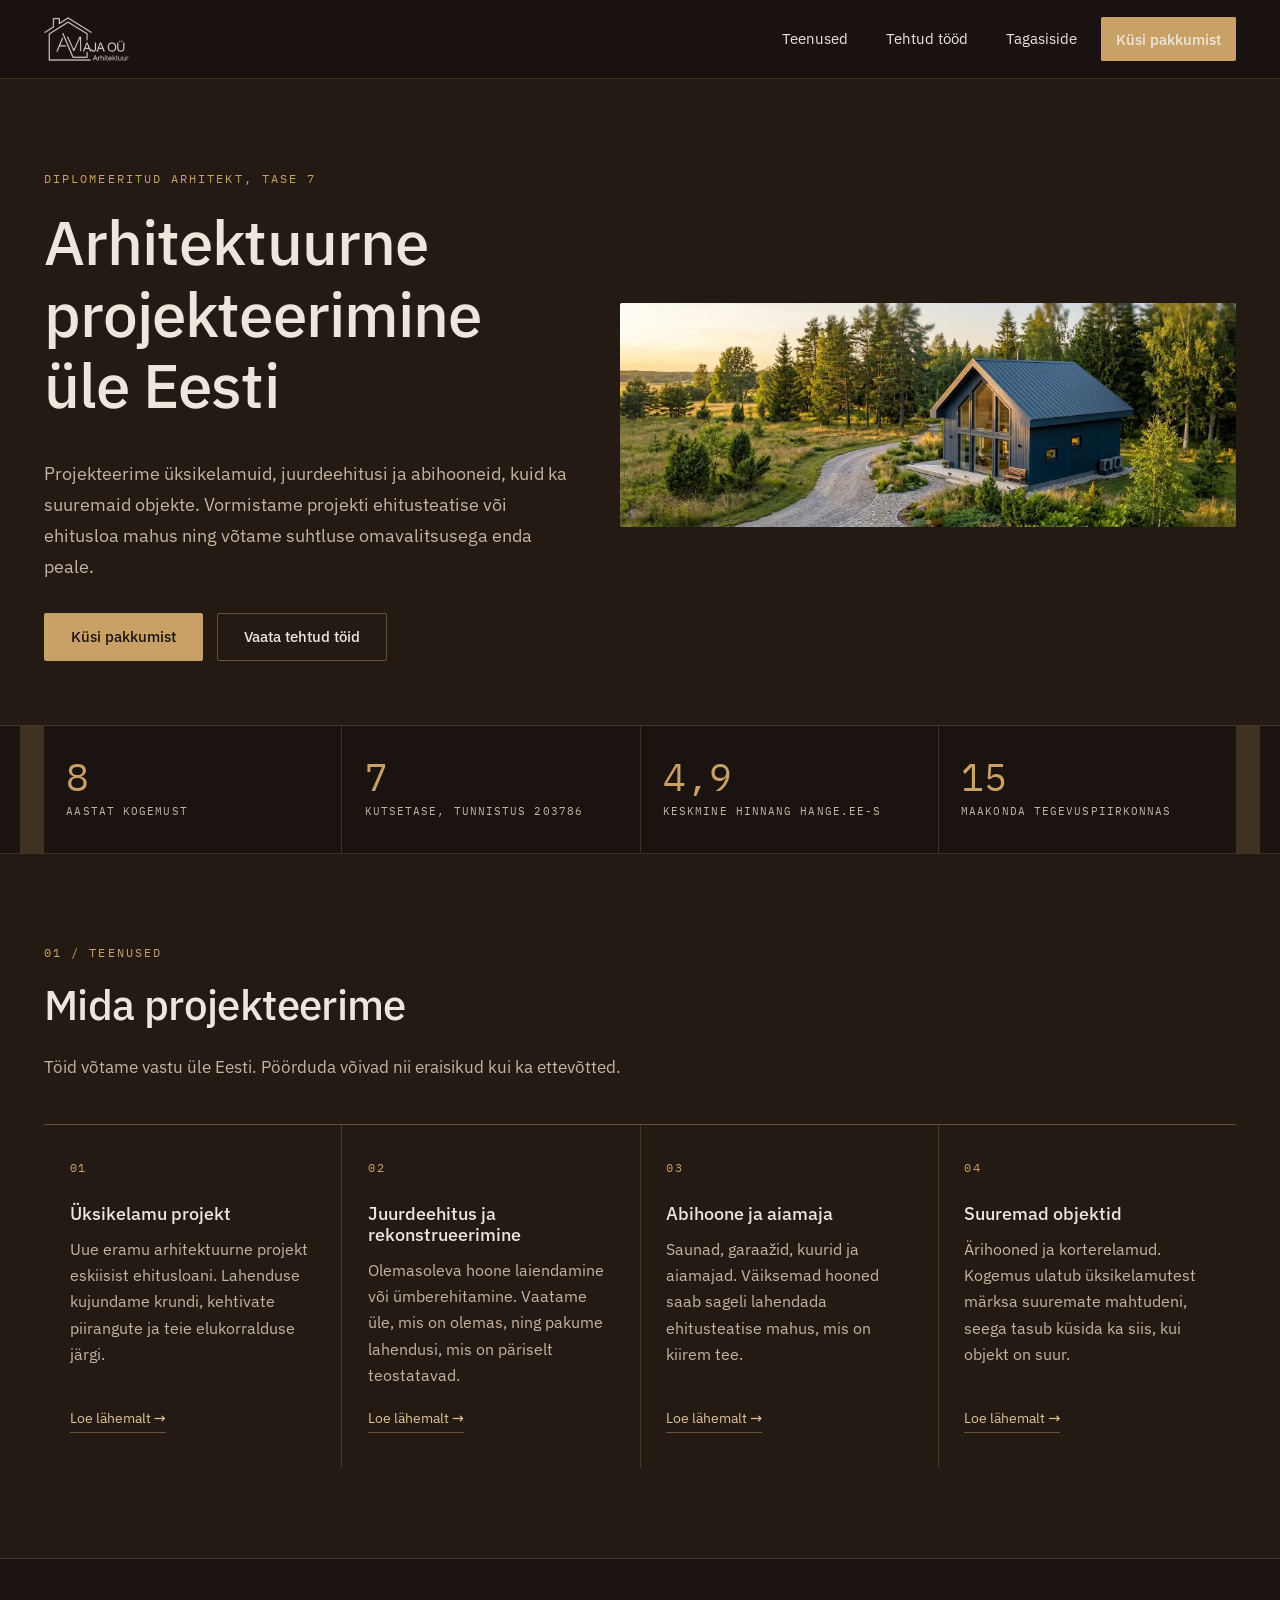
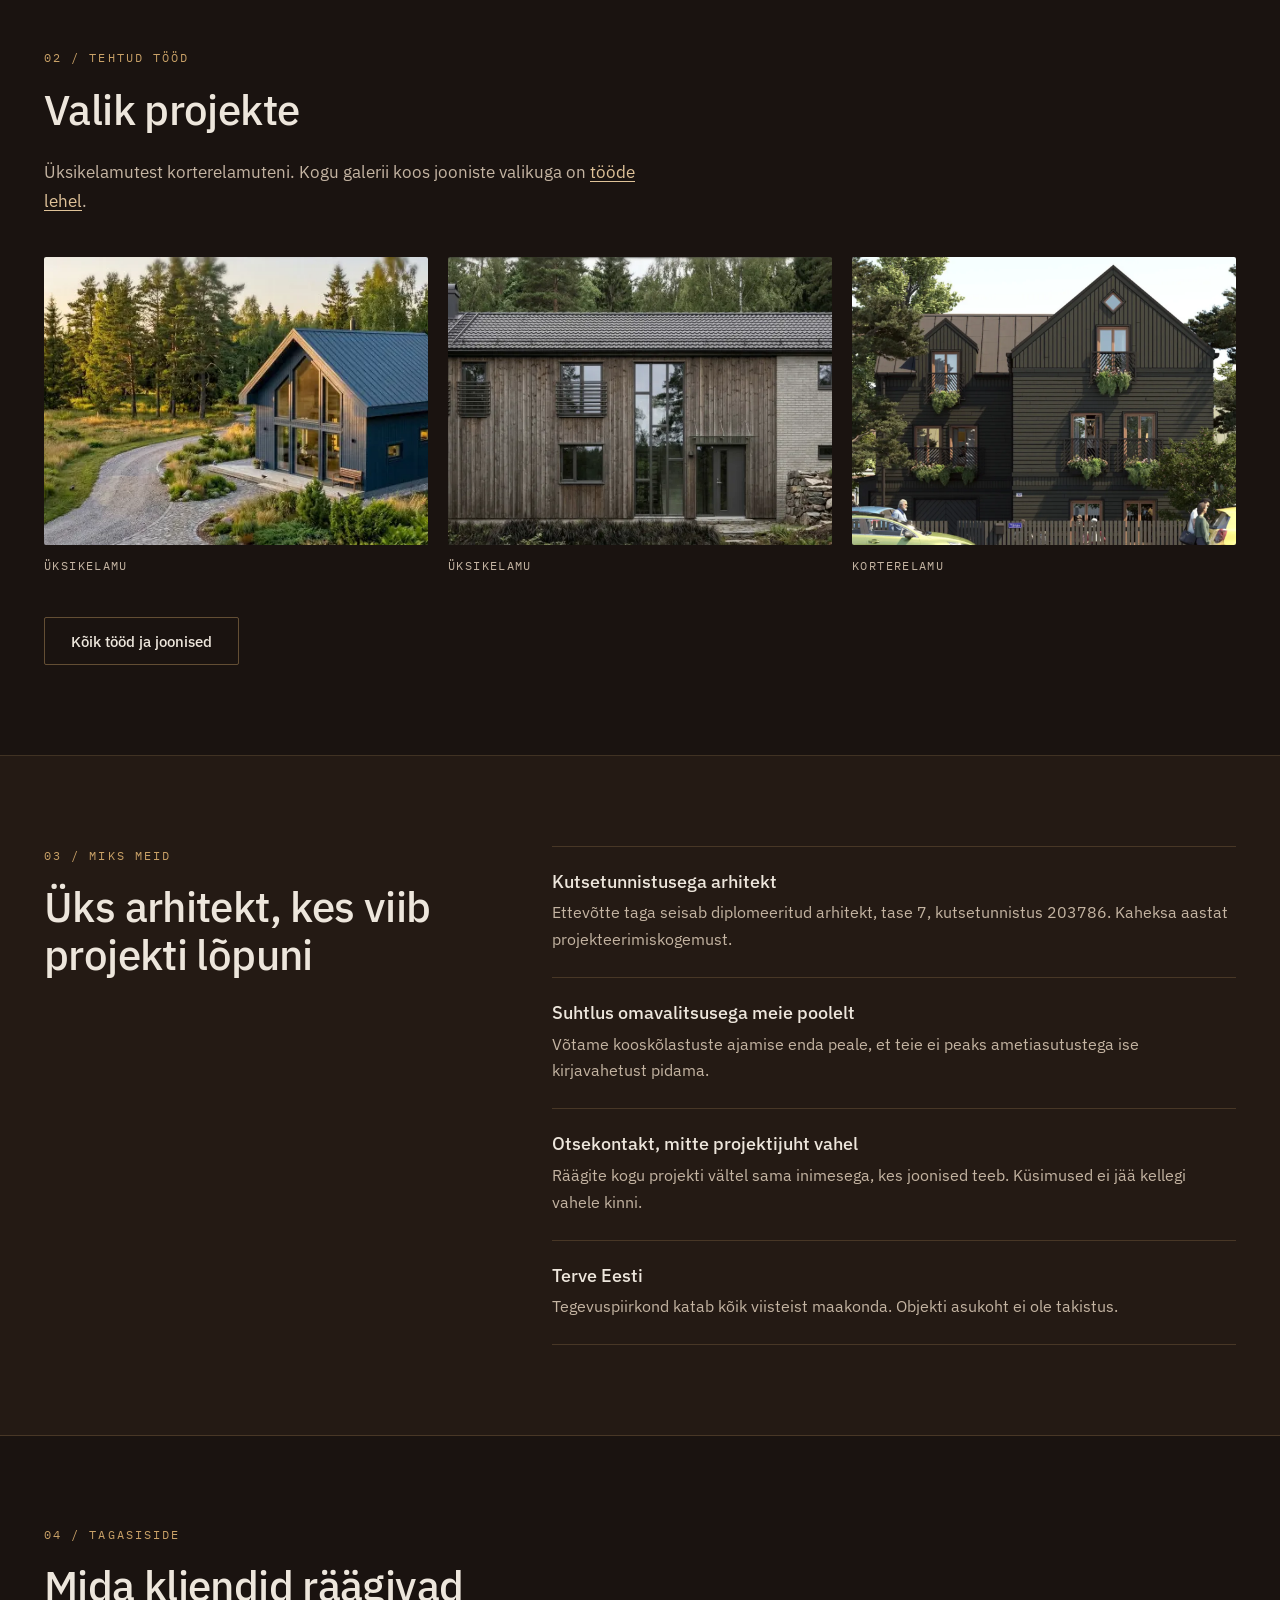
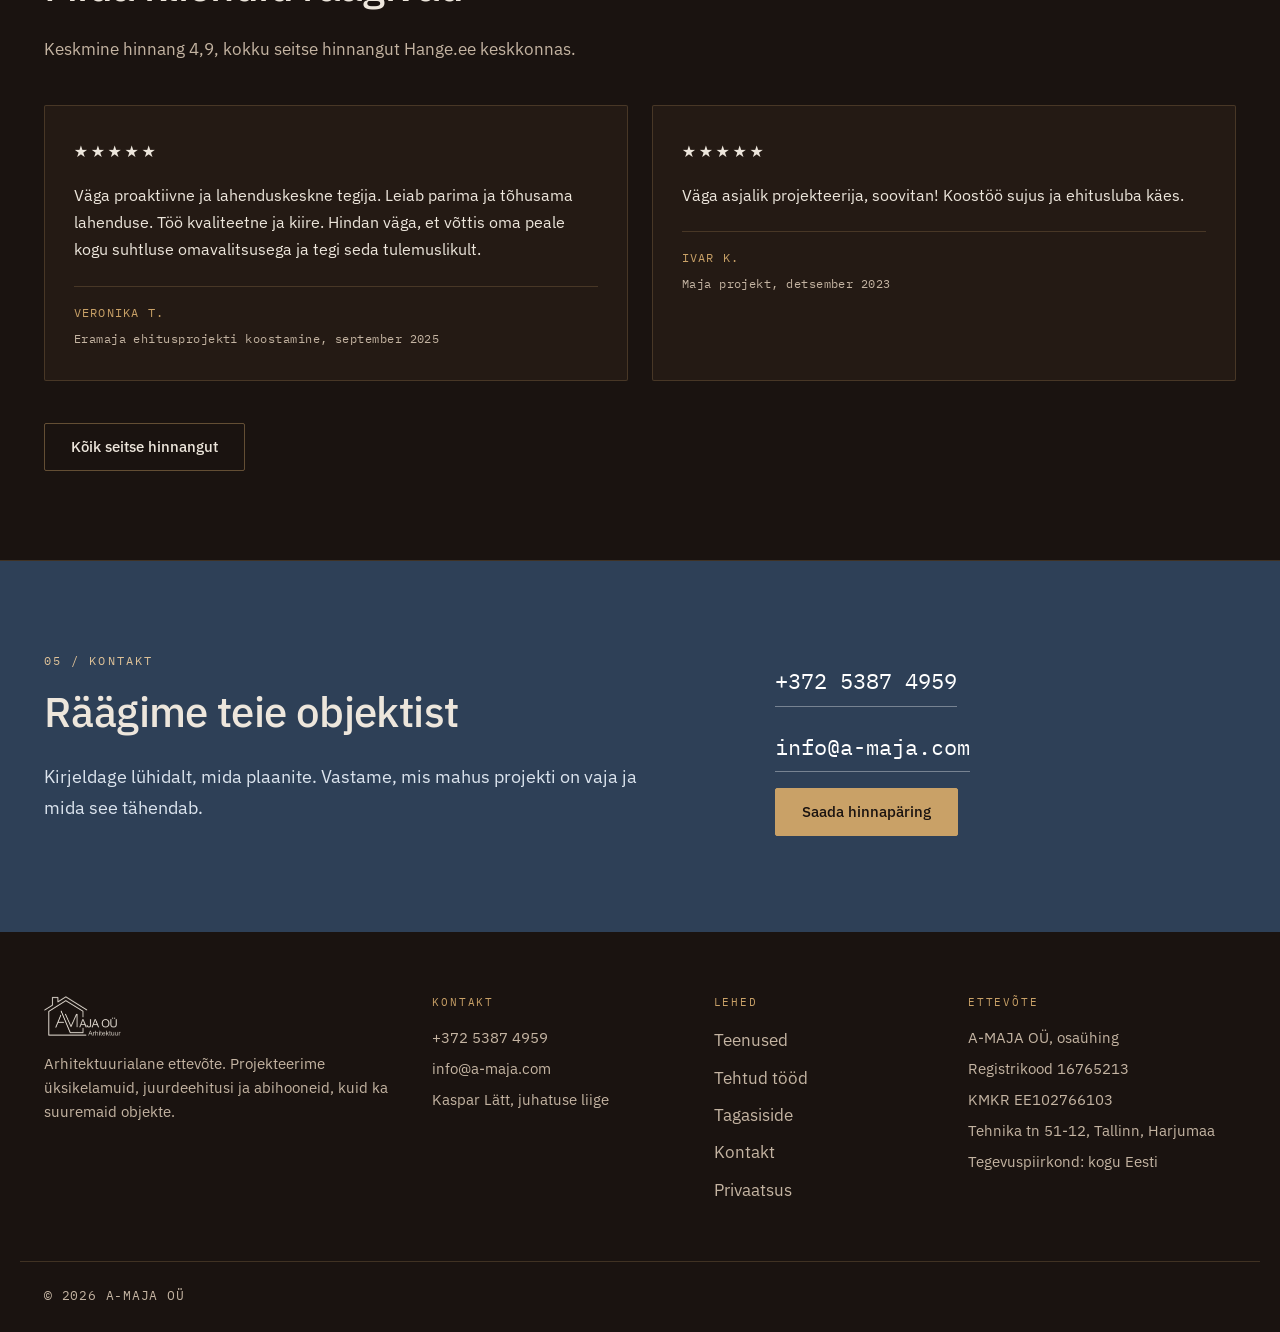
==== index.html @ 06a7b852 "Add files via upload" ====
<!DOCTYPE html>
<html lang="et">
<head>
<meta charset="utf-8">
<meta name="viewport" content="width=device-width, initial-scale=1">
<title>Arhitektuurne projekteerimine üle Eesti | A-MAJA OÜ</title>
<meta name="description" content="Diplomeeritud arhitekt, tase 7. Eramute, juurdeehituste ja abihoonete projektid ehitusteatise või ehitusloa mahus. Töid võtame vastu üle Eesti.">
<link rel="canonical" href="https://amaja.ee/">

<meta property="og:type" content="website">
<meta property="og:site_name" content="A-MAJA OÜ">
<meta property="og:locale" content="et_EE">
<meta property="og:title" content="Arhitektuurne projekteerimine üle Eesti | A-MAJA OÜ">
<meta property="og:description" content="Diplomeeritud arhitekt, tase 7. Eramute, juurdeehituste ja abihoonete projektid ehitusteatise või ehitusloa mahus. Töid võtame vastu üle Eesti.">
<meta property="og:url" content="https://amaja.ee/">
<meta property="og:image" content="https://amaja.ee/jagamispilt.png">
<meta property="og:image:width" content="1200">
<meta property="og:image:height" content="630">
<meta property="og:image:alt" content="A-MAJA OÜ, arhitektuurne projekteerimine üle Eesti">
<meta name="twitter:card" content="summary_large_image">

<link rel="icon" href="/favicon.ico" sizes="32x32">
<link rel="icon" href="/favicon.svg" type="image/svg+xml">
<link rel="apple-touch-icon" href="/apple-touch-icon.png">
<link rel="manifest" href="/site.webmanifest">
<meta name="theme-color" content="#241A14">

<link rel="preload" href="/fondid/ibm-plex-sans-400-latin.woff2" as="font" type="font/woff2" crossorigin>
<link rel="stylesheet" href="/stiil.css">
<script type="application/ld+json">
{
  "@context": "https://schema.org",
  "@type": "ProfessionalService",
  "@id": "https://amaja.ee/#ettevote",
  "name": "A-MAJA OÜ",
  "description": "Arhitektuurialane ettevõte, mis projekteerib üksikelamuid, juurdeehitusi, aiamaju ja suuremaid objekte.",
  "url": "https://amaja.ee/",
  "telephone": "+37253874959",
  "email": "info@a-maja.com",
  "vatID": "EE102766103",
  "logo": "https://amaja.ee/pildid/a-maja-logo-tume.png",
  "image": "https://amaja.ee/pildid/eramu-tume-puitfassaad-01.webp",
  "address": {
    "@type": "PostalAddress",
    "streetAddress": "Tehnika tn 51-12",
    "addressLocality": "Tallinn",
    "addressRegion": "Harjumaa",
    "postalCode": "10112",
    "addressCountry": "EE"
  },
  "areaServed": [
    {
      "@type": "AdministrativeArea",
      "name": "Harjumaa"
    },
    {
      "@type": "AdministrativeArea",
      "name": "Hiiumaa"
    },
    {
      "@type": "AdministrativeArea",
      "name": "Ida-Virumaa"
    },
    {
      "@type": "AdministrativeArea",
      "name": "Järvamaa"
    },
    {
      "@type": "AdministrativeArea",
      "name": "Jõgevamaa"
    },
    {
      "@type": "AdministrativeArea",
      "name": "Lääne-Virumaa"
    },
    {
      "@type": "AdministrativeArea",
      "name": "Läänemaa"
    },
    {
      "@type": "AdministrativeArea",
      "name": "Pärnumaa"
    },
    {
      "@type": "AdministrativeArea",
      "name": "Põlvamaa"
    },
    {
      "@type": "AdministrativeArea",
      "name": "Raplamaa"
    },
    {
      "@type": "AdministrativeArea",
      "name": "Saaremaa"
    },
    {
      "@type": "AdministrativeArea",
      "name": "Tartumaa"
    },
    {
      "@type": "AdministrativeArea",
      "name": "Valgamaa"
    },
    {
      "@type": "AdministrativeArea",
      "name": "Viljandimaa"
    },
    {
      "@type": "AdministrativeArea",
      "name": "Võrumaa"
    }
  ],
  "founder": {
    "@type": "Person",
    "name": "Kaspar Lätt",
    "jobTitle": "Arhitekt, tase 7"
  },
  "employee": {
    "@type": "Person",
    "name": "Kaspar Lätt",
    "jobTitle": "Diplomeeritud arhitekt, tase 7",
    "hasCredential": {
      "@type": "EducationalOccupationalCredential",
      "credentialCategory": "Kutsetunnistus",
      "identifier": "203786",
      "name": "Diplomeeritud arhitekt, tase 7"
    }
  },
  "knowsAbout": [
    "arhitektuurne projekteerimine",
    "ehitusprojekt",
    "ehitusteatis",
    "ehitusluba",
    "eelprojekt",
    "põhiprojekt"
  ]
}
</script>
<script type="application/ld+json">
{
  "@context": "https://schema.org",
  "@type": "ItemList",
  "itemListElement": [
    {
      "@type": "Service",
      "position": 1,
      "name": "Üksikelamu projekt",
      "serviceType": "Arhitektuurne projekteerimine",
      "provider": {
        "@id": "https://amaja.ee/#ettevote"
      },
      "areaServed": {
        "@type": "Country",
        "name": "Eesti"
      },
      "url": "https://amaja.ee/teenused.html#uksikelamu",
      "offers": {
        "@type": "Offer",
        "availability": "https://schema.org/InStock",
        "priceCurrency": "EUR"
      }
    },
    {
      "@type": "Service",
      "position": 2,
      "name": "Juurdeehituse ja rekonstrueerimise projekt",
      "serviceType": "Arhitektuurne projekteerimine",
      "provider": {
        "@id": "https://amaja.ee/#ettevote"
      },
      "areaServed": {
        "@type": "Country",
        "name": "Eesti"
      },
      "url": "https://amaja.ee/teenused.html#rekonstrueerimine",
      "offers": {
        "@type": "Offer",
        "availability": "https://schema.org/InStock",
        "priceCurrency": "EUR"
      }
    },
    {
      "@type": "Service",
      "position": 3,
      "name": "Abihoone ja aiamaja projekt",
      "serviceType": "Arhitektuurne projekteerimine",
      "provider": {
        "@id": "https://amaja.ee/#ettevote"
      },
      "areaServed": {
        "@type": "Country",
        "name": "Eesti"
      },
      "url": "https://amaja.ee/teenused.html#abihoone",
      "offers": {
        "@type": "Offer",
        "availability": "https://schema.org/InStock",
        "priceCurrency": "EUR"
      }
    },
    {
      "@type": "Service",
      "position": 4,
      "name": "Ärihoone ja suurema objekti projekt",
      "serviceType": "Arhitektuurne projekteerimine",
      "provider": {
        "@id": "https://amaja.ee/#ettevote"
      },
      "areaServed": {
        "@type": "Country",
        "name": "Eesti"
      },
      "url": "https://amaja.ee/teenused.html#arihoone",
      "offers": {
        "@type": "Offer",
        "availability": "https://schema.org/InStock",
        "priceCurrency": "EUR"
      }
    },
    {
      "@type": "Service",
      "position": 5,
      "name": "Eelprojekt ehitusteatise mahus",
      "serviceType": "Arhitektuurne projekteerimine",
      "provider": {
        "@id": "https://amaja.ee/#ettevote"
      },
      "areaServed": {
        "@type": "Country",
        "name": "Eesti"
      },
      "url": "https://amaja.ee/teenused.html#ehitusteatis",
      "offers": {
        "@type": "Offer",
        "availability": "https://schema.org/InStock",
        "priceCurrency": "EUR"
      }
    },
    {
      "@type": "Service",
      "position": 6,
      "name": "Asjaajamine omavalitsusega",
      "serviceType": "Arhitektuurne projekteerimine",
      "provider": {
        "@id": "https://amaja.ee/#ettevote"
      },
      "areaServed": {
        "@type": "Country",
        "name": "Eesti"
      },
      "url": "https://amaja.ee/teenused.html#asjaajamine",
      "offers": {
        "@type": "Offer",
        "availability": "https://schema.org/InStock",
        "priceCurrency": "EUR"
      }
    }
  ]
}
</script>
</head>
<body>

<a class="hyppa-sisule" href="#sisu">Hüppa sisu juurde</a>

<header class="pais">
  <div class="raam pais-sisu">
    <a class="logo" href="/" aria-label="A-MAJA OÜ avaleht">
      <img src="/pildid/a-maja-logo-hele.png" alt="A-MAJA OÜ logo" width="606" height="314">
    </a>
    <button class="menuu-nupp" type="button" aria-expanded="false" aria-controls="peamenuu" aria-label="Ava menüü">
      <span></span><span></span><span></span>
    </button>
    <nav id="peamenuu" class="menuu" aria-label="Peamenüü">
      <ul>
        <li><a href="/teenused.html">Teenused</a></li>
        <li><a href="/tood.html">Tehtud tööd</a></li>
        <li><a href="/tagasiside.html">Tagasiside</a></li>
        <li><a href="/kontakt.html" class="nupp nupp-vaike">Küsi pakkumist</a></li>
      </ul>
    </nav>
  </div>
</header>

<main id="sisu">
  <section class="hero" aria-labelledby="hero-pealkiri">
    <div class="raam hero-ruudustik">
      <div class="hero-tekst">
        <p class="silt">Diplomeeritud arhitekt, tase 7</p>
        <h1 id="hero-pealkiri">Arhitektuurne projekteerimine üle Eesti</h1>
        <p class="juhtlause">Projekteerime üksikelamuid, juurdeehitusi ja abihooneid, kuid ka suuremaid objekte. Vormistame projekti ehitusteatise või ehitusloa mahus ning võtame suhtluse omavalitsusega enda peale.</p>
        <div class="nupurida">
          <a href="/kontakt.html" class="nupp">Küsi pakkumist</a>
          <a href="/tood.html" class="nupp nupp-tyhi">Vaata tehtud töid</a>
        </div>
      </div>
      <figure class="hero-pilt">
        <img src="/pildid/eramu-tume-puitfassaad-hero-01.webp" width="894" height="326" alt="Tumeda puitfassaadi ja valtsplekk-katusega üksikelamu metsaserval, ees kruusatee ja terrass, valmis töö.">
      </figure>
    </div>
  </section>

  <section class="usaldus" aria-label="Ettevõtte näitajad">
    <div class="raam usaldus-ruudustik">
      <div class="naitaja"><span class="number">8</span><span class="silt">aastat kogemust</span></div>
      <div class="naitaja"><span class="number">7</span><span class="silt">kutsetase, tunnistus 203786</span></div>
      <div class="naitaja"><span class="number">4,9</span><span class="silt">keskmine hinnang Hange.ee-s</span></div>
      <div class="naitaja"><span class="number">15</span><span class="silt">maakonda tegevuspiirkonnas</span></div>
    </div>
  </section>

  <section class="lohik" aria-labelledby="teenused-pealkiri">
    <div class="raam">
      <p class="silt">01 / Teenused</p>
      <h2 id="teenused-pealkiri">Mida projekteerime</h2>
      <p class="sissejuhatus">Töid võtame vastu üle Eesti. Pöörduda võivad nii eraisikud kui ka ettevõtted.</p>

      <div class="kaardid">
        <article class="kaart">
          <p class="kaart-number">01</p>
          <h3>Üksikelamu projekt</h3>
          <p>Uue eramu arhitektuurne projekt eskiisist ehitusloani. Lahenduse kujundame krundi, kehtivate piirangute ja teie elukorralduse järgi.</p>
          <a href="/teenused.html#uksikelamu" class="link-nool">Loe lähemalt</a>
        </article>
        <article class="kaart">
          <p class="kaart-number">02</p>
          <h3>Juurdeehitus ja rekonstrueerimine</h3>
          <p>Olemasoleva hoone laiendamine või ümberehitamine. Vaatame üle, mis on olemas, ning pakume lahendusi, mis on päriselt teostatavad.</p>
          <a href="/teenused.html#rekonstrueerimine" class="link-nool">Loe lähemalt</a>
        </article>
        <article class="kaart">
          <p class="kaart-number">03</p>
          <h3>Abihoone ja aiamaja</h3>
          <p>Saunad, garaažid, kuurid ja aiamajad. Väiksemad hooned saab sageli lahendada ehitusteatise mahus, mis on kiirem tee.</p>
          <a href="/teenused.html#abihoone" class="link-nool">Loe lähemalt</a>
        </article>
        <article class="kaart">
          <p class="kaart-number">04</p>
          <h3>Suuremad objektid</h3>
          <p>Ärihooned ja korterelamud. Kogemus ulatub üksikelamutest märksa suuremate mahtudeni, seega tasub küsida ka siis, kui objekt on suur.</p>
          <a href="/teenused.html#arihoone" class="link-nool">Loe lähemalt</a>
        </article>
      </div>
    </div>
  </section>

  <section class="lohik lohik-tume" aria-labelledby="tood-pealkiri">
    <div class="raam">
      <p class="silt">02 / Tehtud tööd</p>
      <h2 id="tood-pealkiri">Valik projekte</h2>
      <p class="sissejuhatus">Üksikelamutest korterelamuteni. Kogu galerii koos jooniste valikuga on <a href="/tood.html">tööde lehel</a>.</p>

      <div class="galerii-eelvaade">
        <figure>
          <img src="/pildid/eramu-tume-puitfassaad-01.webp" width="894" height="326" loading="lazy" alt="Tumeda puitfassaadiga üksikelamu kõrge viilkatusega, ees kruusatee ja hooldusvaba haljastus, valmis töö.">
          <figcaption>Üksikelamu</figcaption>
        </figure>
        <figure>
          <img src="/pildid/eramu-puitfassaad-metsas-02.webp" width="1200" height="559" loading="lazy" alt="Halliks patineerunud vertikaalse puitlaudisega elamu männimetsa serval, otsaseinas heledast tellisest maht, valmis töö.">
          <figcaption>Üksikelamu</figcaption>
        </figure>
        <figure>
          <img src="/pildid/korterelamu-visualiseering-03.webp" width="1200" height="1275" loading="lazy" alt="Tumeroheliseks värvitud puidust korterelamu tänavavaate visualiseering, prantsuse rõdud ja puitaknad.">
          <figcaption>Korterelamu</figcaption>
        </figure>
      </div>

      <a href="/tood.html" class="nupp nupp-tyhi">Kõik tööd ja joonised</a>
    </div>
  </section>

  <section class="lohik" aria-labelledby="miks-pealkiri">
    <div class="raam kaks-veergu">
      <div>
        <p class="silt">03 / Miks meid</p>
        <h2 id="miks-pealkiri">Üks arhitekt, kes viib projekti lõpuni</h2>
      </div>
      <div class="loend">
        <div class="loend-rida">
          <h3>Kutsetunnistusega arhitekt</h3>
          <p>Ettevõtte taga seisab diplomeeritud arhitekt, tase 7, kutsetunnistus 203786. Kaheksa aastat projekteerimiskogemust.</p>
        </div>
        <div class="loend-rida">
          <h3>Suhtlus omavalitsusega meie poolelt</h3>
          <p>Võtame kooskõlastuste ajamise enda peale, et teie ei peaks ametiasutustega ise kirjavahetust pidama.</p>
        </div>
        <div class="loend-rida">
          <h3>Otsekontakt, mitte projektijuht vahel</h3>
          <p>Räägite kogu projekti vältel sama inimesega, kes joonised teeb. Küsimused ei jää kellegi vahele kinni.</p>
        </div>
        <div class="loend-rida">
          <h3>Terve Eesti</h3>
          <p>Tegevuspiirkond katab kõik viisteist maakonda. Objekti asukoht ei ole takistus.</p>
        </div>
      </div>
    </div>
  </section>

  <section class="lohik lohik-tume" aria-labelledby="tagasiside-pealkiri">
    <div class="raam">
      <p class="silt">04 / Tagasiside</p>
      <h2 id="tagasiside-pealkiri">Mida kliendid räägivad</h2>
      <p class="sissejuhatus">Keskmine hinnang 4,9, kokku seitse hinnangut Hange.ee keskkonnas.</p>

      <div class="tsitaadid">
        <blockquote class="tsitaat">
          <p class="hinne"><span aria-hidden="true">★★★★★</span> <span class="visuaalselt-peidus">Hinnang 5 punkti 5-st</span></p>
          <p>Väga proaktiivne ja lahenduskeskne tegija. Leiab parima ja tõhusama lahenduse. Töö kvaliteetne ja kiire. Hindan väga, et võttis oma peale kogu suhtluse omavalitsusega ja tegi seda tulemuslikult.</p>
          <footer>Veronika T.<span>Eramaja ehitusprojekti koostamine, september 2025</span></footer>
        </blockquote>
        <blockquote class="tsitaat">
          <p class="hinne"><span aria-hidden="true">★★★★★</span> <span class="visuaalselt-peidus">Hinnang 5 punkti 5-st</span></p>
          <p>Väga asjalik projekteerija, soovitan! Koostöö sujus ja ehitusluba käes.</p>
          <footer>Ivar K.<span>Maja projekt, detsember 2023</span></footer>
        </blockquote>
      </div>

      <a href="/tagasiside.html" class="nupp nupp-tyhi">Kõik seitse hinnangut</a>
    </div>
  </section>

  <section class="kutse" aria-labelledby="kutse-pealkiri">
    <div class="raam kutse-sisu">
      <div>
        <p class="silt">05 / Kontakt</p>
        <h2 id="kutse-pealkiri">Räägime teie objektist</h2>
        <p class="juhtlause">Kirjeldage lühidalt, mida plaanite. Vastame, mis mahus projekti on vaja ja mida see tähendab.</p>
      </div>
      <div class="kutse-kontakt">
        <a href="tel:+37253874959" class="suur-link">+372 5387 4959</a>
        <a href="mailto:info@a-maja.com" class="suur-link">info@a-maja.com</a>
        <a href="/kontakt.html" class="nupp">Saada hinnapäring</a>
      </div>
    </div>
  </section>

</main>

<footer class="jalus">
  <div class="raam jalus-ruudustik">
    <div class="jalus-plokk">
      <img src="/pildid/a-maja-logo-hele.png" alt="A-MAJA OÜ logo" width="606" height="314" loading="lazy">
      <p>Arhitektuurialane ettevõte. Projekteerime üksikelamuid, juurdeehitusi ja abihooneid, kuid ka suuremaid objekte.</p>
    </div>
    <div class="jalus-plokk">
      <h2 class="jalus-pealkiri">Kontakt</h2>
      <p><a href="tel:+37253874959">+372 5387 4959</a></p>
      <p><a href="mailto:info@a-maja.com">info@a-maja.com</a></p>
      <p>Kaspar Lätt, juhatuse liige</p>
    </div>
    <div class="jalus-plokk">
      <h2 class="jalus-pealkiri">Lehed</h2>
      <ul>
        <li><a href="/teenused.html">Teenused</a></li>
        <li><a href="/tood.html">Tehtud tööd</a></li>
        <li><a href="/tagasiside.html">Tagasiside</a></li>
        <li><a href="/kontakt.html">Kontakt</a></li>
        <li><a href="/privaatsus.html">Privaatsus</a></li>
      </ul>
    </div>
    <div class="jalus-plokk">
      <h2 class="jalus-pealkiri">Ettevõte</h2>
      <p>A-MAJA OÜ, osaühing</p>
      <p>Registrikood 16765213</p>
      <p>KMKR EE102766103</p>
      <address>Tehnika tn 51-12, Tallinn, Harjumaa</address>
      <p>Tegevuspiirkond: kogu Eesti</p>
    </div>
  </div>
  <div class="raam jalus-alumine">
    <p>© <span id="aasta">2026</span> A-MAJA OÜ</p>
  </div>
</footer>

<script src="/skript.js" defer></script>
<script defer src="/_vercel/insights/script.js"></script>
</body>
</html>
---- stiil.css ----
@font-face{font-family:"Plex Sans";src:url("/fondid/ibm-plex-sans-400-latin.woff2") format("woff2");font-weight:400;font-display:swap;unicode-range:U+0000-00FF,U+0131,U+0152-0153,U+02BB-02BC,U+02C6,U+02DA,U+02DC,U+0304,U+0308,U+0329,U+2000-206F,U+20AC,U+2122,U+2191,U+2193,U+2212,U+2215,U+FEFF,U+FFFD}
@font-face{font-family:"Plex Sans";src:url("/fondid/ibm-plex-sans-400.woff2") format("woff2");font-weight:400;font-display:swap;unicode-range:U+0100-02BA,U+02BD-02C5,U+02C7-02CC,U+02CE-02D7,U+02DD-02FF,U+0304,U+0308,U+0329,U+1D00-1DBF,U+1E00-1E9F,U+1EF2-1EFF,U+2020,U+20A0-20AB,U+20AD-20C0,U+2113,U+2C60-2C7F,U+A720-A7FF}
@font-face{font-family:"Plex Sans";src:url("/fondid/ibm-plex-sans-500-latin.woff2") format("woff2");font-weight:500;font-display:swap;unicode-range:U+0000-00FF,U+0131,U+0152-0153,U+02BB-02BC,U+02C6,U+02DA,U+02DC,U+0304,U+0308,U+0329,U+2000-206F,U+20AC,U+2122,U+2191,U+2193,U+2212,U+2215,U+FEFF,U+FFFD}
@font-face{font-family:"Plex Sans";src:url("/fondid/ibm-plex-sans-500.woff2") format("woff2");font-weight:500;font-display:swap;unicode-range:U+0100-02BA,U+02BD-02C5,U+02C7-02CC,U+02CE-02D7,U+02DD-02FF,U+0304,U+0308,U+0329,U+1D00-1DBF,U+1E00-1E9F,U+1EF2-1EFF,U+2020,U+20A0-20AB,U+20AD-20C0,U+2113,U+2C60-2C7F,U+A720-A7FF}
@font-face{font-family:"Plex Sans";src:url("/fondid/ibm-plex-sans-600-latin.woff2") format("woff2");font-weight:600;font-display:swap;unicode-range:U+0000-00FF,U+0131,U+0152-0153,U+02BB-02BC,U+02C6,U+02DA,U+02DC,U+0304,U+0308,U+0329,U+2000-206F,U+20AC,U+2122,U+2191,U+2193,U+2212,U+2215,U+FEFF,U+FFFD}
@font-face{font-family:"Plex Sans";src:url("/fondid/ibm-plex-sans-600.woff2") format("woff2");font-weight:600;font-display:swap;unicode-range:U+0100-02BA,U+02BD-02C5,U+02C7-02CC,U+02CE-02D7,U+02DD-02FF,U+0304,U+0308,U+0329,U+1D00-1DBF,U+1E00-1E9F,U+1EF2-1EFF,U+2020,U+20A0-20AB,U+20AD-20C0,U+2113,U+2C60-2C7F,U+A720-A7FF}
@font-face{font-family:"Plex Mono";src:url("/fondid/ibm-plex-mono-400-latin.woff2") format("woff2");font-weight:400;font-display:swap;unicode-range:U+0000-00FF,U+0131,U+0152-0153,U+02BB-02BC,U+02C6,U+02DA,U+02DC,U+0304,U+0308,U+0329,U+2000-206F,U+20AC,U+2122,U+2191,U+2193,U+2212,U+2215,U+FEFF,U+FFFD}
@font-face{font-family:"Plex Mono";src:url("/fondid/ibm-plex-mono-400.woff2") format("woff2");font-weight:400;font-display:swap;unicode-range:U+0100-02BA,U+02BD-02C5,U+02C7-02CC,U+02CE-02D7,U+02DD-02FF,U+0304,U+0308,U+0329,U+1D00-1DBF,U+1E00-1E9F,U+1EF2-1EFF,U+2020,U+20A0-20AB,U+20AD-20C0,U+2113,U+2C60-2C7F,U+A720-A7FF}
@font-face{font-family:"Plex Mono";src:url("/fondid/ibm-plex-mono-500-latin.woff2") format("woff2");font-weight:500;font-display:swap;unicode-range:U+0000-00FF,U+0131,U+0152-0153,U+02BB-02BC,U+02C6,U+02DA,U+02DC,U+0304,U+0308,U+0329,U+2000-206F,U+20AC,U+2122,U+2191,U+2193,U+2212,U+2215,U+FEFF,U+FFFD}
@font-face{font-family:"Plex Mono";src:url("/fondid/ibm-plex-mono-500.woff2") format("woff2");font-weight:500;font-display:swap;unicode-range:U+0100-02BA,U+02BD-02C5,U+02C7-02CC,U+02CE-02D7,U+02DD-02FF,U+0304,U+0308,U+0329,U+1D00-1DBF,U+1E00-1E9F,U+1EF2-1EFF,U+2020,U+20A0-20AB,U+20AD-20C0,U+2113,U+2C60-2C7F,U+A720-A7FF}

:root{
  --susi:#1A1310;
  --puit-tume:#241A14;
  --puit:#332419;
  --puit-soe:#4A3527;
  --sinine:#2E4057;
  --aktsent:#C9A167;
  --aktsent-hele:#DFC298;
  --tekst:#EDE6DC;
  --tekst-tume:#C4B4A2;
  --joon:rgba(201,161,103,.22);
  --joon-tugev:rgba(201,161,103,.42);
  --raam:1240px;
}

*,*::before,*::after{box-sizing:border-box}

html{scroll-behavior:smooth}
@media (prefers-reduced-motion:reduce){
  html{scroll-behavior:auto}
  *,*::before,*::after{animation-duration:.01ms !important;animation-iteration-count:1 !important;transition-duration:.01ms !important}
}

body{
  margin:0;
  background:var(--puit-tume);
  color:var(--tekst);
  font-family:"Plex Sans",system-ui,sans-serif;
  font-size:17px;
  line-height:1.7;
  -webkit-font-smoothing:antialiased;
  overflow-wrap:break-word;
}

img{max-width:100%;height:auto;display:block}

a{color:var(--aktsent-hele);text-decoration-thickness:1px;text-underline-offset:3px}
a:hover{color:var(--tekst)}

:focus-visible{outline:2px solid var(--aktsent);outline-offset:3px}

h1,h2,h3{font-weight:500;line-height:1.15;letter-spacing:-.015em;margin:0 0 .6em}
h1{font-size:clamp(2.1rem,5.2vw,3.9rem)}
h2{font-size:clamp(1.6rem,3.4vw,2.6rem)}
h3{font-size:1.15rem;letter-spacing:0}
p{margin:0 0 1.1em}

.raam{width:100%;max-width:var(--raam);margin:0 auto;padding:0 24px}

.visuaalselt-peidus{position:absolute;width:1px;height:1px;padding:0;margin:-1px;overflow:hidden;clip:rect(0 0 0 0);white-space:nowrap;border:0}

.hyppa-sisule{position:absolute;left:-9999px;top:0;background:var(--aktsent);color:var(--susi);padding:12px 20px;z-index:100}
.hyppa-sisule:focus{left:8px;top:8px}

/* Silt, joonise annotatsioon */
.silt{
  font-family:"Plex Mono",ui-monospace,monospace;
  font-size:.72rem;
  letter-spacing:.18em;
  text-transform:uppercase;
  color:var(--aktsent);
  margin:0 0 1.1rem;
}

/* Pais */
.pais{position:sticky;top:0;z-index:60;background:rgba(26,19,16,.94);backdrop-filter:blur(8px);border-bottom:1px solid var(--joon)}
.pais-sisu{display:flex;align-items:center;justify-content:space-between;gap:16px;min-height:78px}
.logo{display:block;line-height:0;padding:6px 0}
.logo img{width:auto;height:44px}

.menuu ul{display:flex;align-items:center;gap:10px;list-style:none;margin:0;padding:0}
.menuu a{
  display:flex;align-items:center;
  min-height:44px;padding:0 14px;
  font-size:.94rem;color:var(--tekst);text-decoration:none;
  border-bottom:1px solid transparent;
}
.menuu a:hover,.menuu a[aria-current="page"]{color:var(--aktsent);border-bottom-color:var(--aktsent)}
.menuu a.nupp-vaike{border-bottom:0}

.menuu-nupp{display:none;width:46px;height:46px;background:none;border:1px solid var(--joon-tugev);border-radius:2px;cursor:pointer;padding:12px 11px;flex-direction:column;justify-content:space-between}
.menuu-nupp span{display:block;height:1.5px;background:var(--tekst)}

/* Nupud */
.nupp{
  display:inline-flex;align-items:center;justify-content:center;
  min-height:48px;padding:0 26px;
  background:var(--aktsent);color:var(--susi);
  font-size:.95rem;font-weight:500;text-decoration:none;
  border:1px solid var(--aktsent);border-radius:2px;
  transition:background .18s ease;
}
.nupp:hover{background:var(--aktsent-hele);color:var(--susi)}
.nupp-tyhi{background:none;color:var(--tekst);border-color:var(--joon-tugev)}
.nupp-tyhi:hover{background:none;border-color:var(--aktsent);color:var(--aktsent)}
.nupp-vaike{min-height:42px;padding:0 18px;font-size:.9rem}
.nupurida{display:flex;flex-wrap:wrap;gap:14px;margin-top:2rem}

/* Hero */
.hero{padding:clamp(3rem,7vw,6rem) 0 clamp(2rem,5vw,4rem);border-bottom:1px solid var(--joon)}
.hero-ruudustik{display:grid;grid-template-columns:minmax(0,1fr);gap:clamp(2rem,4vw,3.5rem);align-items:center}
@media (min-width:1024px){.hero-ruudustik{grid-template-columns:minmax(0,.92fr) minmax(0,1.08fr)}}
.juhtlause{font-size:1.13rem;color:var(--tekst-tume);max-width:56ch}
.hero-pilt{margin:0}
.hero-pilt img{width:100%;border-radius:2px}

/* Naitajad */
.usaldus{border-bottom:1px solid var(--joon);background:var(--susi)}
.usaldus-ruudustik{display:grid;grid-template-columns:repeat(2,minmax(0,1fr));gap:1px;background:var(--joon)}
@media (min-width:768px){.usaldus-ruudustik{grid-template-columns:repeat(4,minmax(0,1fr))}}
.naitaja{background:var(--susi);padding:2rem 1.4rem;display:flex;flex-direction:column;gap:.35rem}
.naitaja .number{font-family:"Plex Mono",monospace;font-size:2.4rem;line-height:1;color:var(--aktsent)}
.naitaja .silt{margin:0;letter-spacing:.1em;color:var(--tekst-tume);font-size:.68rem}

/* Lohikud */
.lohik{padding:clamp(3.5rem,7vw,6.5rem) 0;border-bottom:1px solid var(--joon)}
.lohik-tume{background:var(--susi)}
.sissejuhatus{color:var(--tekst-tume);max-width:62ch;font-size:1.05rem}

/* Kaardid */
.kaardid{display:grid;grid-template-columns:minmax(0,1fr);gap:1px;background:var(--joon);margin-top:2.6rem;border-top:1px solid var(--joon)}
@media (min-width:700px){.kaardid{grid-template-columns:repeat(2,minmax(0,1fr))}}
@media (min-width:1100px){.kaardid{grid-template-columns:repeat(4,minmax(0,1fr))}}
.kaart{background:var(--puit-tume);padding:2rem 1.6rem 2.2rem;display:flex;flex-direction:column}
.lohik-tume .kaart{background:var(--susi)}
.kaart-number{font-family:"Plex Mono",monospace;font-size:.78rem;color:var(--aktsent);letter-spacing:.14em;margin:0 0 1.6rem}
.kaart p:not(.kaart-number){color:var(--tekst-tume);font-size:.97rem;flex:1}
.link-nool{font-size:.9rem;text-decoration:none;border-bottom:1px solid var(--joon-tugev);padding-bottom:2px;align-self:flex-start}
.link-nool::after{content:" \2192"}

/* Galerii */
.galerii-eelvaade{display:grid;grid-template-columns:minmax(0,1fr);gap:20px;margin:2.6rem 0}
@media (min-width:700px){.galerii-eelvaade{grid-template-columns:repeat(3,minmax(0,1fr))}}
.galerii-eelvaade figure{margin:0}
.galerii-eelvaade img{width:100%;border-radius:2px;aspect-ratio:4/3;object-fit:cover}
.galerii-eelvaade figcaption{font-family:"Plex Mono",monospace;font-size:.72rem;letter-spacing:.12em;text-transform:uppercase;color:var(--tekst-tume);padding-top:.7rem}

.galerii{display:grid;grid-template-columns:minmax(0,1fr);gap:24px;margin-top:2.6rem}
@media (min-width:700px){.galerii{grid-template-columns:repeat(2,minmax(0,1fr))}}
@media (min-width:1100px){.galerii{grid-template-columns:repeat(3,minmax(0,1fr))}}
.galerii figure{margin:0}
.galerii img{width:100%;aspect-ratio:4/3;object-fit:cover;border-radius:2px}
.galerii figcaption{padding-top:.8rem;font-size:.93rem;color:var(--tekst-tume)}
.galerii figcaption strong{display:block;color:var(--tekst);font-weight:500;font-size:1rem;margin-bottom:.15rem}

/* Kohatäide */
.kohatäide{
  width:100%;aspect-ratio:4/3;border-radius:2px;
  border:1px dashed var(--joon-tugev);
  background-image:repeating-linear-gradient(45deg,rgba(201,161,103,.09) 0,rgba(201,161,103,.09) 10px,transparent 10px,transparent 20px);
  background-color:var(--puit);
  display:flex;align-items:center;justify-content:center;padding:1.4rem;text-align:center;
}
.kohatäide span{font-family:"Plex Mono",monospace;font-size:.72rem;color:var(--aktsent);letter-spacing:.04em;overflow-wrap:anywhere}
.kohatäide-hero{aspect-ratio:16/9}
.kohatäide-lai{aspect-ratio:16/10}

/* Kaks veergu */
.kaks-veergu{display:grid;grid-template-columns:minmax(0,1fr);gap:clamp(2rem,4vw,4rem)}
@media (min-width:900px){.kaks-veergu{grid-template-columns:minmax(0,.8fr) minmax(0,1.2fr)}}
.loend-rida{padding:1.5rem 0;border-top:1px solid var(--joon)}
.loend-rida:last-child{border-bottom:1px solid var(--joon)}
.loend-rida h3{margin-bottom:.4em}
.loend-rida p{color:var(--tekst-tume);margin:0;font-size:.99rem}

/* Tsitaadid */
.tsitaadid{display:grid;grid-template-columns:minmax(0,1fr);gap:24px;margin:2.6rem 0}
@media (min-width:800px){.tsitaadid{grid-template-columns:repeat(2,minmax(0,1fr))}}
.tsitaat{margin:0;background:var(--puit-tume);border:1px solid var(--joon);border-radius:2px;padding:2rem 1.8rem}
.lohik-tume .tsitaat{background:var(--puit-tume)}
.tsitaat p{color:var(--tekst);font-size:1rem}
.hinne{color:var(--aktsent);letter-spacing:.16em;font-size:.95rem;margin-bottom:1rem}
.tsitaat footer{font-family:"Plex Mono",monospace;font-size:.75rem;letter-spacing:.1em;text-transform:uppercase;color:var(--aktsent);border-top:1px solid var(--joon);padding-top:1rem;margin-top:1.4rem}
.tsitaat footer span{display:block;color:var(--tekst-tume);text-transform:none;letter-spacing:.04em;margin-top:.35rem;font-size:.72rem}

/* Kutse */
.kutse{padding:clamp(3.5rem,7vw,6rem) 0;background:var(--sinine)}
.kutse-sisu{display:grid;grid-template-columns:minmax(0,1fr);gap:2.5rem;align-items:center}
@media (min-width:900px){.kutse-sisu{grid-template-columns:minmax(0,1.2fr) minmax(0,.8fr)}}
.kutse .silt{color:var(--aktsent-hele)}
.kutse .juhtlause{color:#DCE4EE}
.kutse-kontakt{display:flex;flex-direction:column;gap:1rem;align-items:flex-start}
.suur-link{font-family:"Plex Mono",monospace;font-size:clamp(1.05rem,2.2vw,1.35rem);color:#fff;text-decoration:none;border-bottom:1px solid rgba(255,255,255,.35);padding:6px 0;overflow-wrap:anywhere}
.suur-link:hover{color:var(--aktsent-hele);border-bottom-color:var(--aktsent-hele)}

/* Leivapuru */
.leivapuru{border-bottom:1px solid var(--joon);background:var(--susi)}
.leivapuru ol{display:flex;flex-wrap:wrap;gap:.5rem;list-style:none;margin:0;padding:1rem 0;font-family:"Plex Mono",monospace;font-size:.72rem;letter-spacing:.08em;text-transform:uppercase;color:var(--tekst-tume)}
.leivapuru li+li::before{content:"/";margin-right:.5rem;color:var(--joon-tugev)}
.leivapuru a{color:var(--tekst-tume);text-decoration:none}
.leivapuru a:hover{color:var(--aktsent)}

/* Lehe pais */
.lehe-pais{padding:clamp(3rem,6vw,5rem) 0 clamp(2rem,4vw,3.5rem);border-bottom:1px solid var(--joon)}
.lehe-pais .juhtlause{margin-bottom:0}

/* Teenuse plokk */
.teenus{padding:clamp(2.5rem,5vw,4rem) 0;border-bottom:1px solid var(--joon)}
.teenus:last-of-type{border-bottom:0}
.teenus-ruudustik{display:grid;grid-template-columns:minmax(0,1fr);gap:clamp(1.5rem,3vw,3rem)}
@media (min-width:900px){.teenus-ruudustik{grid-template-columns:minmax(0,.65fr) minmax(0,1.35fr)}}
.teenus p{color:var(--tekst-tume)}
.teenus ul{color:var(--tekst-tume);padding-left:1.1rem;margin:0 0 1.1em}
.teenus li{margin-bottom:.45em}
.teenus li::marker{color:var(--aktsent)}

/* Vorm */
.vorm{display:grid;gap:1.4rem;max-width:640px}
.vali label{display:block;font-size:.88rem;letter-spacing:.04em;color:var(--tekst);margin-bottom:.5rem}
.abitekst{display:block;font-size:.83rem;color:var(--tekst-tume);margin-top:.35rem;line-height:1.55}
input[type=text],input[type=email],input[type=tel],input[type=url],textarea{
  width:100%;min-height:50px;padding:13px 15px;
  background:var(--susi);color:var(--tekst);
  border:1px solid var(--joon-tugev);border-radius:2px;
  font-family:inherit;font-size:1rem;
}
textarea{min-height:170px;resize:vertical;line-height:1.6}
input::placeholder,textarea::placeholder{color:#9C8B78}
input:focus,textarea:focus{border-color:var(--aktsent);outline:2px solid var(--aktsent);outline-offset:1px}
.raadiorida{display:flex;flex-wrap:wrap;gap:12px}
.raadio{display:flex;align-items:center;gap:10px;min-height:48px;padding:0 18px;border:1px solid var(--joon-tugev);border-radius:2px;cursor:pointer;font-size:.95rem}
.raadio input{accent-color:var(--aktsent);width:18px;height:18px}
.raadio:hover{border-color:var(--aktsent)}
.nousolek{display:flex;gap:12px;align-items:flex-start;font-size:.9rem;color:var(--tekst-tume);line-height:1.6}
.nousolek input{accent-color:var(--aktsent);width:20px;height:20px;margin-top:2px;flex:none}
.meepott{position:absolute;left:-9999px;width:1px;height:1px;overflow:hidden}
.vormi-teade{padding:14px 16px;border-radius:2px;font-size:.94rem;margin:0}
.vormi-teade.viga{background:rgba(226,75,74,.14);border:1px solid #E24B4A;color:#F09595}
.vormi-teade.ok{background:rgba(201,161,103,.14);border:1px solid var(--aktsent);color:var(--aktsent-hele)}
.viga-vali{border-color:#E24B4A !important}

/* Kontakti veerg */
.kontakt-ruudustik{display:grid;grid-template-columns:minmax(0,1fr);gap:clamp(2.5rem,5vw,4rem)}
@media (min-width:1000px){.kontakt-ruudustik{grid-template-columns:minmax(0,1.25fr) minmax(0,.75fr)}}
.kontakt-plokk{border-top:1px solid var(--joon);padding:1.4rem 0}
.kontakt-plokk h3{margin-bottom:.35em;font-size:.75rem;font-family:"Plex Mono",monospace;letter-spacing:.14em;text-transform:uppercase;color:var(--aktsent)}
.kontakt-plokk p{margin:0;color:var(--tekst-tume);font-size:.98rem}
.kontakt-plokk a{overflow-wrap:anywhere}

/* Hinnangud */
.hinnangud{display:grid;grid-template-columns:minmax(0,1fr);gap:20px;margin-top:2.6rem}
@media (min-width:820px){.hinnangud{grid-template-columns:repeat(2,minmax(0,1fr))}}
.hinnang{background:var(--susi);border:1px solid var(--joon);border-radius:2px;padding:1.8rem}
.hinnang-pais{display:flex;flex-wrap:wrap;gap:.6rem;align-items:baseline;justify-content:space-between;margin-bottom:1rem}
.hinnang-pais h3{margin:0;font-size:1.02rem}
.hinnang-punkt{font-family:"Plex Mono",monospace;color:var(--aktsent);font-size:1.05rem;flex:none}
.hinnang-kuup{font-family:"Plex Mono",monospace;font-size:.72rem;letter-spacing:.08em;color:var(--tekst-tume)}
.hinnang p{color:var(--tekst-tume);font-size:.97rem}
.hinnang-autor{font-family:"Plex Mono",monospace;font-size:.74rem;letter-spacing:.1em;text-transform:uppercase;color:var(--aktsent);margin:0}
.mootrida{display:flex;flex-wrap:wrap;gap:1.2rem;margin:1rem 0 1.2rem;font-family:"Plex Mono",monospace;font-size:.72rem;letter-spacing:.08em;text-transform:uppercase;color:var(--tekst-tume)}
.mootrida b{color:var(--aktsent);font-weight:400}

/* Suur hinne */
.hinne-kokku{display:flex;flex-wrap:wrap;align-items:center;gap:1.6rem;border:1px solid var(--joon);border-radius:2px;padding:1.8rem;background:var(--susi);margin-top:2rem}
.hinne-kokku .arv{font-family:"Plex Mono",monospace;font-size:3.4rem;line-height:1;color:var(--aktsent)}
.hinne-kokku p{margin:0;color:var(--tekst-tume);font-size:.95rem}

/* Jalus */
.jalus{background:var(--susi);padding-top:clamp(3rem,5vw,4.5rem)}
.jalus-ruudustik{display:grid;grid-template-columns:minmax(0,1fr);gap:2.5rem;padding-bottom:3rem}
@media (min-width:700px){.jalus-ruudustik{grid-template-columns:repeat(2,minmax(0,1fr))}}
@media (min-width:1000px){.jalus-ruudustik{grid-template-columns:1.3fr .9fr .8fr 1fr}}
.jalus-plokk img{height:40px;width:auto;margin-bottom:1rem}
.jalus-plokk p,.jalus-plokk address{margin:0 0 .45em;color:var(--tekst-tume);font-size:.92rem;font-style:normal;line-height:1.65}
.jalus-plokk a{color:var(--tekst-tume);text-decoration:none;overflow-wrap:anywhere}
.jalus-plokk a:hover{color:var(--aktsent)}
.jalus-plokk ul{list-style:none;margin:0;padding:0}
.jalus-plokk li{margin-bottom:.5em}
.jalus-pealkiri{font-family:"Plex Mono",monospace;font-size:.7rem;letter-spacing:.16em;text-transform:uppercase;color:var(--aktsent);font-weight:400;margin-bottom:1.1rem}
.jalus-alumine{border-top:1px solid var(--joon);padding-top:1.4rem;padding-bottom:1.6rem}
.jalus-alumine p{margin:0;font-size:.82rem;color:var(--tekst-tume);font-family:"Plex Mono",monospace;letter-spacing:.06em}

/* Vealeht */
.vealeht{padding:clamp(4rem,10vw,8rem) 0;text-align:center}
.vealeht .number{font-family:"Plex Mono",monospace;font-size:clamp(4rem,14vw,8rem);color:var(--aktsent);line-height:1;margin:0 0 1rem}
.vealeht .juhtlause{margin-left:auto;margin-right:auto}
.vealeht .nupurida{justify-content:center}

/* Sisuleht */
.sisuleht{max-width:75ch}
.sisuleht h2{margin-top:2.6rem}
.sisuleht h3{margin-top:1.8rem}
.sisuleht p,.sisuleht li{color:var(--tekst-tume)}
.sisuleht li{margin-bottom:.5em}
.sisuleht li::marker{color:var(--aktsent)}

/* Mobiil */
@media (max-width:900px){
  .menuu-nupp{display:flex}
  .menuu{display:none;position:absolute;left:0;right:0;top:100%;background:var(--susi);border-bottom:1px solid var(--joon-tugev);padding:.6rem 24px 1.4rem}
  .menuu.avatud{display:block}
  .pais-sisu{position:relative}
  .menuu ul{flex-direction:column;align-items:stretch;gap:0}
  .menuu a{min-height:52px;padding:0;border-bottom:1px solid var(--joon)}
  .menuu a.nupp-vaike{margin-top:1rem;justify-content:center;border:1px solid var(--aktsent)}
}
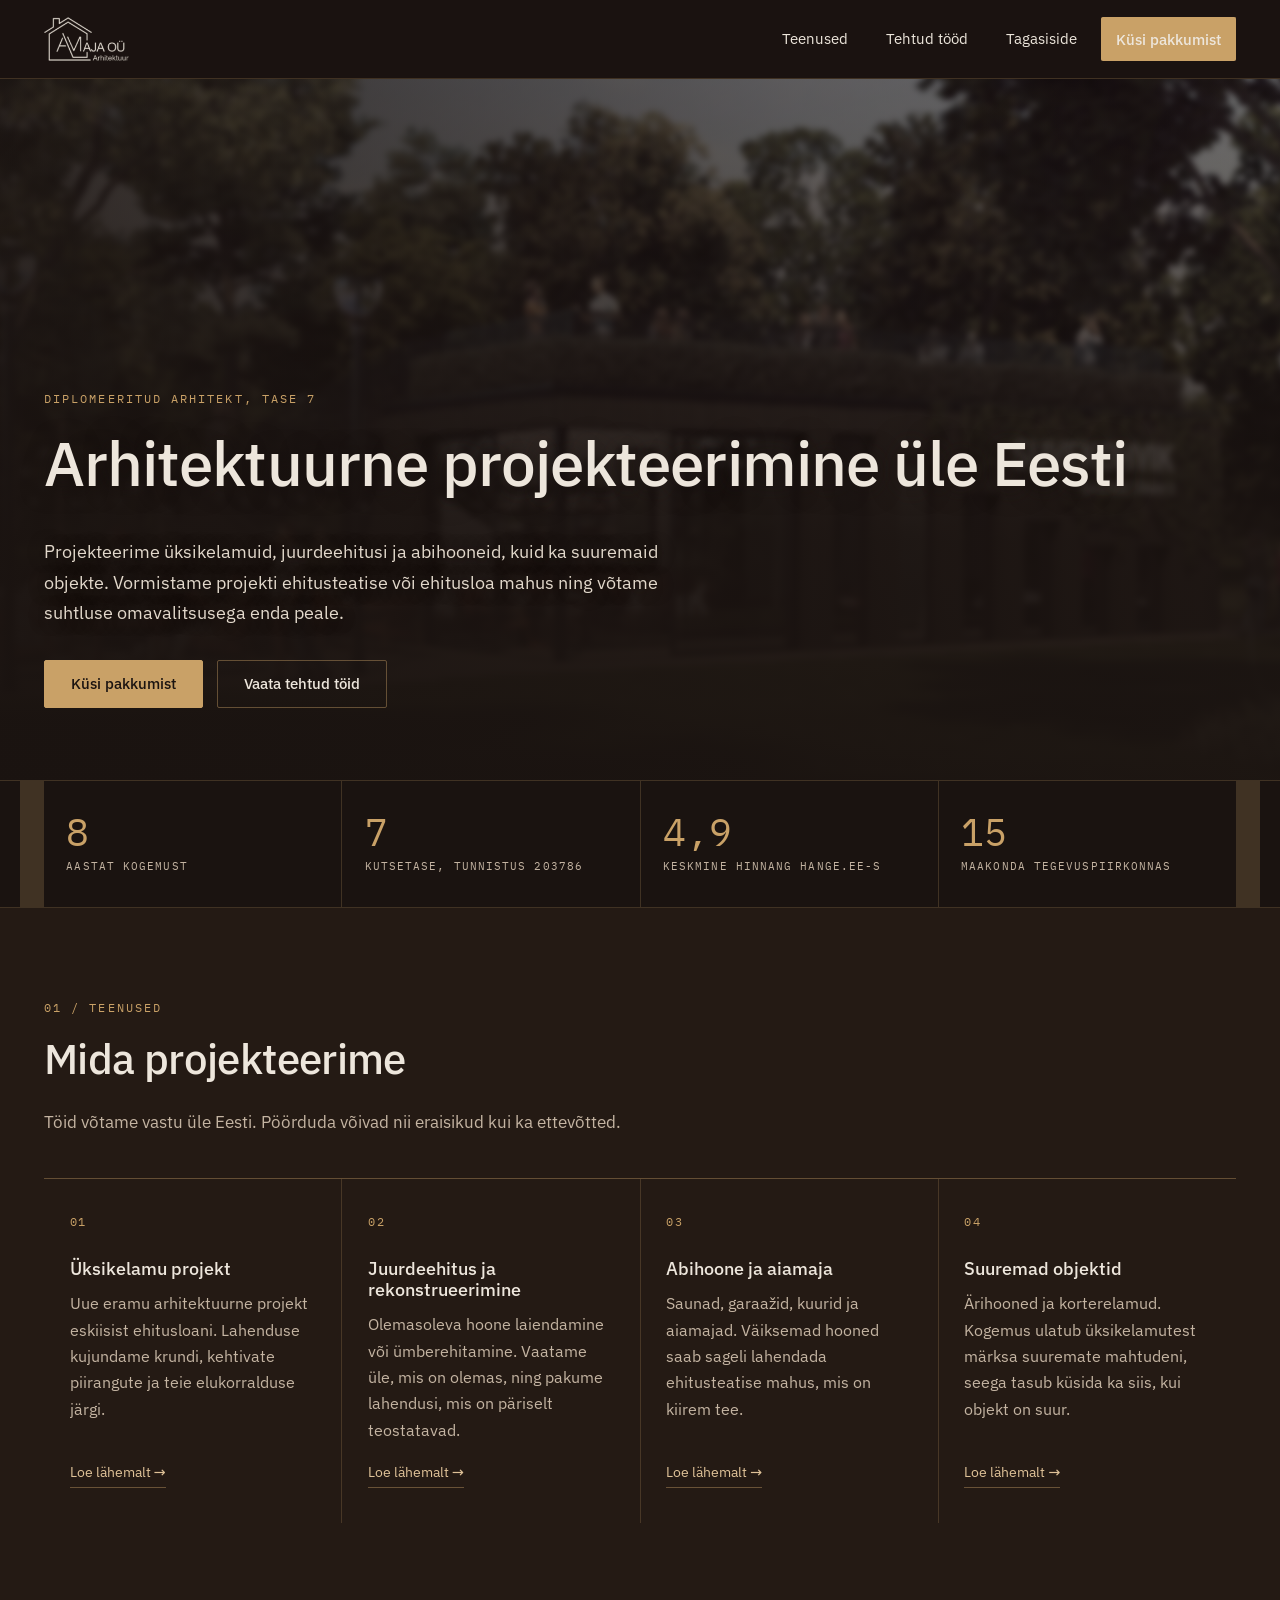
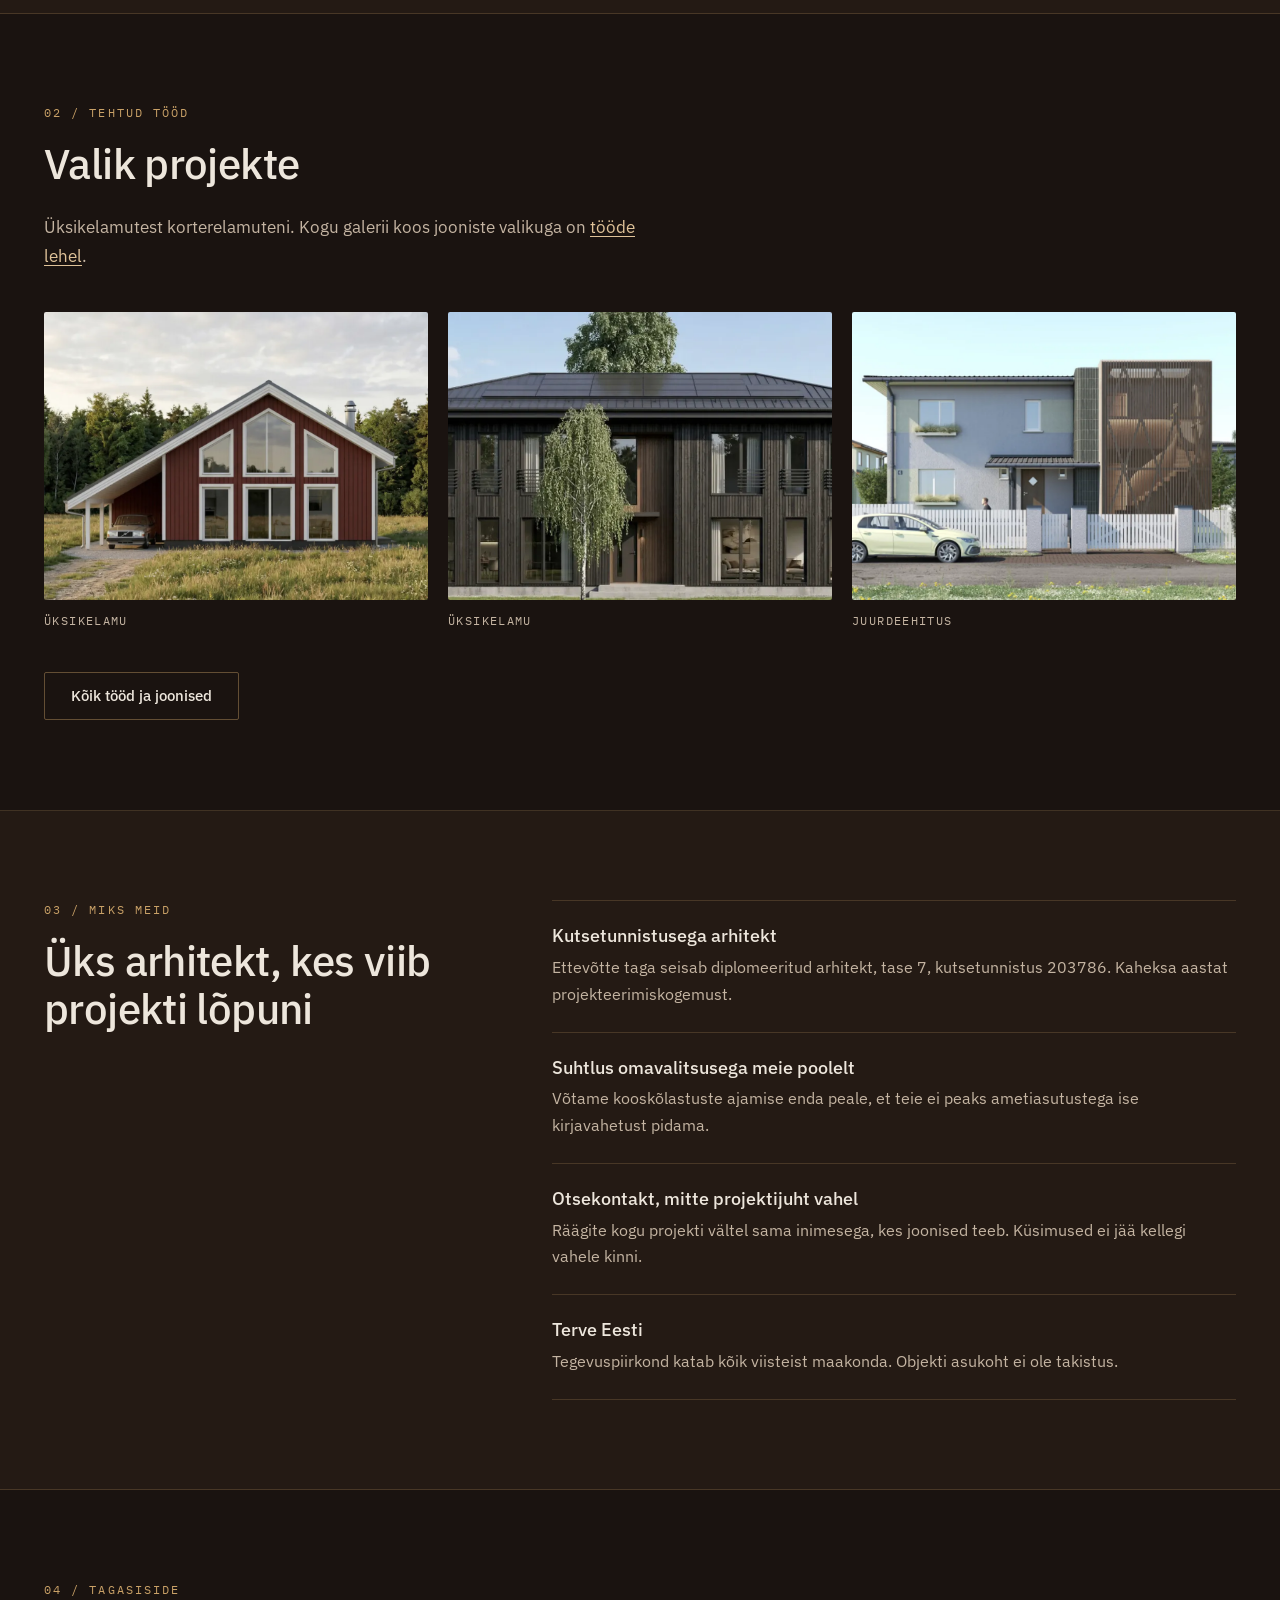
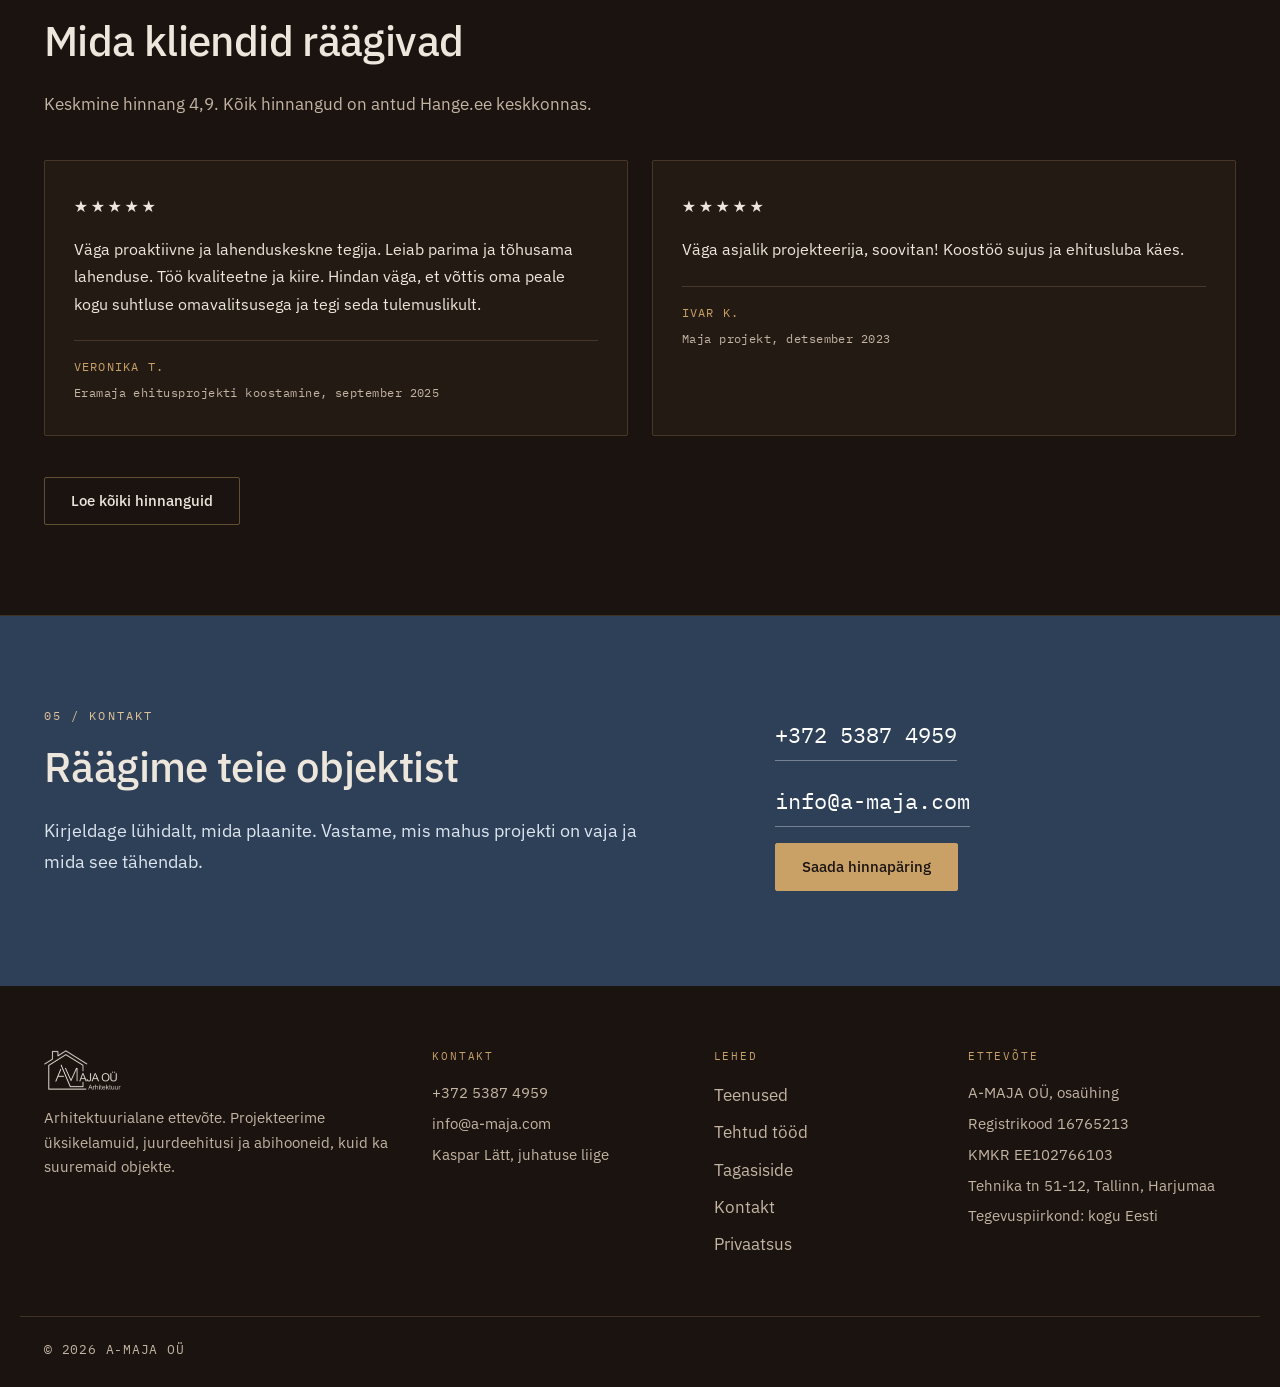
==== commit 3c3e9c77: "Add files via upload" ====
--- a/index.html
+++ b/index.html
@@ -283,20 +283,16 @@
 </header>
 
 <main id="sisu">
-  <section class="hero" aria-labelledby="hero-pealkiri">
-    <div class="raam hero-ruudustik">
-      <div class="hero-tekst">
-        <p class="silt">Diplomeeritud arhitekt, tase 7</p>
-        <h1 id="hero-pealkiri">Arhitektuurne projekteerimine üle Eesti</h1>
-        <p class="juhtlause">Projekteerime üksikelamuid, juurdeehitusi ja abihooneid, kuid ka suuremaid objekte. Vormistame projekti ehitusteatise või ehitusloa mahus ning võtame suhtluse omavalitsusega enda peale.</p>
-        <div class="nupurida">
-          <a href="/kontakt.html" class="nupp">Küsi pakkumist</a>
-          <a href="/tood.html" class="nupp nupp-tyhi">Vaata tehtud töid</a>
-        </div>
-      </div>
-      <figure class="hero-pilt">
-        <img src="/pildid/eramu-tume-puitfassaad-hero-01.webp" width="894" height="326" alt="Tumeda puitfassaadi ja valtsplekk-katusega üksikelamu metsaserval, ees kruusatee ja terrass, valmis töö.">
-      </figure>
+  <section class="hero hero-pildiga" aria-labelledby="hero-pealkiri">
+    <img class="hero-taust" src="/pildid/suvekohvik-raatuse-tanav-tartu-hero.webp" width="1800" height="982" alt="Suvekohviku hoone projekt Raatuse tänaval Tartus, tumeda puitlaudise ja haljastatud katuseterrassiga paviljon pargis." fetchpriority="high">
+    <div class="raam hero-sisu">
+      <p class="silt">Diplomeeritud arhitekt, tase 7</p>
+      <h1 id="hero-pealkiri">Arhitektuurne projekteerimine üle Eesti</h1>
+      <p class="juhtlause">Projekteerime üksikelamuid, juurdeehitusi ja abihooneid, kuid ka suuremaid objekte. Vormistame projekti ehitusteatise või ehitusloa mahus ning võtame suhtluse omavalitsusega enda peale.</p>
+      <div class="nupurida">
+        <a href="/kontakt.html" class="nupp">Küsi pakkumist</a>
+        <a href="/tood.html" class="nupp nupp-tyhi">Vaata tehtud töid</a>
+      </div>
     </div>
   </section>
 
@@ -352,16 +348,16 @@
 
       <div class="galerii-eelvaade">
         <figure>
-          <img src="/pildid/eramu-tume-puitfassaad-01.webp" width="894" height="326" loading="lazy" alt="Tumeda puitfassaadiga üksikelamu kõrge viilkatusega, ees kruusatee ja hooldusvaba haljastus, valmis töö.">
+          <img src="/pildid/eramu-punane-puitfassaad-varjualusega.webp" width="1200" height="807" loading="lazy" alt="Punase vertikaalse puitlaudisega üksikelamu järsu viilkatuse ja räästa alla viidud autovarjualusega, metsa serval.">
           <figcaption>Üksikelamu</figcaption>
         </figure>
         <figure>
-          <img src="/pildid/eramu-puitfassaad-metsas-02.webp" width="1200" height="559" loading="lazy" alt="Halliks patineerunud vertikaalse puitlaudisega elamu männimetsa serval, otsaseinas heledast tellisest maht, valmis töö.">
+          <img src="/pildid/eramu-tume-puitfassaad-paikesepaneelidega.webp" width="1200" height="559" loading="lazy" alt="Kahekorruseline tumeda vertikaalse puitlaudisega üksikelamu kelpkatuse ja katusele paigaldatud päikesepaneelidega.">
           <figcaption>Üksikelamu</figcaption>
         </figure>
         <figure>
-          <img src="/pildid/korterelamu-visualiseering-03.webp" width="1200" height="1275" loading="lazy" alt="Tumeroheliseks värvitud puidust korterelamu tänavavaate visualiseering, prantsuse rõdud ja puitaknad.">
-          <figcaption>Korterelamu</figcaption>
+          <img src="/pildid/eramu-juurdeehitus-puitribifassaadiga.webp" width="1200" height="738" loading="lazy" alt="Olemasoleva krohvitud eramu tänavavaade koos uue puitribifassaadiga juurdeehitusega.">
+          <figcaption>Juurdeehitus</figcaption>
         </figure>
       </div>
 
@@ -400,7 +396,7 @@
     <div class="raam">
       <p class="silt">04 / Tagasiside</p>
       <h2 id="tagasiside-pealkiri">Mida kliendid räägivad</h2>
-      <p class="sissejuhatus">Keskmine hinnang 4,9, kokku seitse hinnangut Hange.ee keskkonnas.</p>
+      <p class="sissejuhatus">Keskmine hinnang 4,9. Kõik hinnangud on antud Hange.ee keskkonnas.</p>
 
       <div class="tsitaadid">
         <blockquote class="tsitaat">
@@ -415,7 +411,7 @@
         </blockquote>
       </div>
 
-      <a href="/tagasiside.html" class="nupp nupp-tyhi">Kõik seitse hinnangut</a>
+      <a href="/tagasiside.html" class="nupp nupp-tyhi">Loe kõiki hinnanguid</a>
     </div>
   </section>
 
--- a/stiil.css
+++ b/stiil.css
@@ -108,12 +108,48 @@
 .nupurida{display:flex;flex-wrap:wrap;gap:14px;margin-top:2rem}
 
 /* Hero */
-.hero{padding:clamp(3rem,7vw,6rem) 0 clamp(2rem,5vw,4rem);border-bottom:1px solid var(--joon)}
-.hero-ruudustik{display:grid;grid-template-columns:minmax(0,1fr);gap:clamp(2rem,4vw,3.5rem);align-items:center}
-@media (min-width:1024px){.hero-ruudustik{grid-template-columns:minmax(0,.92fr) minmax(0,1.08fr)}}
 .juhtlause{font-size:1.13rem;color:var(--tekst-tume);max-width:56ch}
-.hero-pilt{margin:0}
-.hero-pilt img{width:100%;border-radius:2px}
+
+.hero-pildiga{
+  position:relative;
+  isolation:isolate;
+  overflow:hidden;
+  border-bottom:1px solid var(--joon);
+  display:flex;
+  align-items:flex-end;
+  min-height:clamp(520px,78vh,760px);
+  background:var(--susi);
+}
+.hero-taust{
+  position:absolute;
+  inset:0;
+  width:100%;
+  height:100%;
+  object-fit:cover;
+  object-position:center 58%;
+  z-index:-2;
+  filter:blur(3px) saturate(.82);
+  transform:scale(1.06);
+}
+.hero-pildiga::after{
+  content:"";
+  position:absolute;
+  inset:0;
+  z-index:-1;
+  background:
+    linear-gradient(to top, rgba(26,19,16,.97) 0%, rgba(26,19,16,.9) 34%, rgba(26,19,16,.66) 62%, rgba(26,19,16,.5) 100%),
+    linear-gradient(to right, rgba(26,19,16,.8) 0%, rgba(26,19,16,.34) 62%, rgba(26,19,16,.2) 100%);
+}
+.hero-sisu{
+  padding-top:clamp(5rem,14vw,8rem);
+  padding-bottom:clamp(3rem,6vw,4.5rem);
+  max-width:var(--raam);
+}
+.hero-sisu h1{max-width:15ch;text-shadow:0 2px 24px rgba(26,19,16,.75)}
+.hero-sisu .juhtlause{color:#E2D8CB;max-width:54ch;text-shadow:0 1px 16px rgba(26,19,16,.85)}
+@media (min-width:1024px){
+  .hero-sisu h1,.hero-sisu .juhtlause{max-width:none;width:min(100%,62ch)}
+}
 
 /* Naitajad */
 .usaldus{border-bottom:1px solid var(--joon);background:var(--susi)}
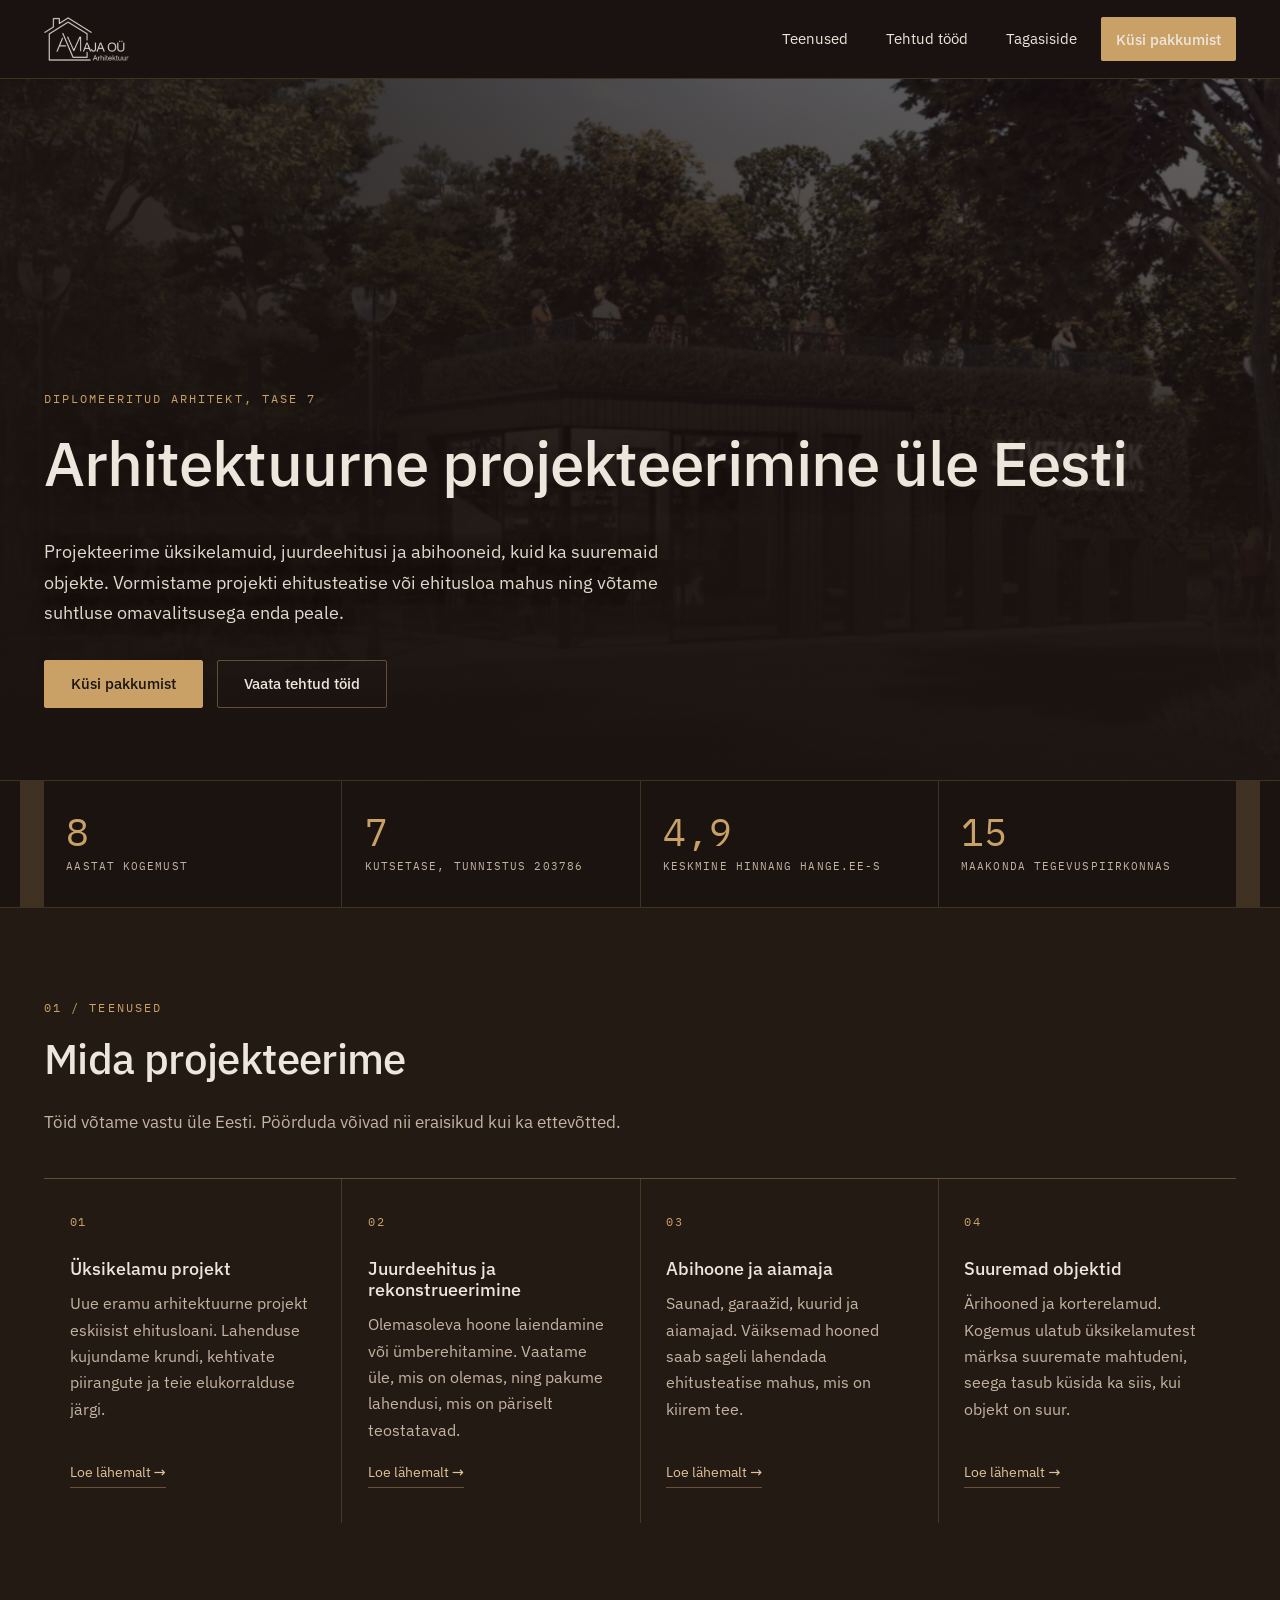
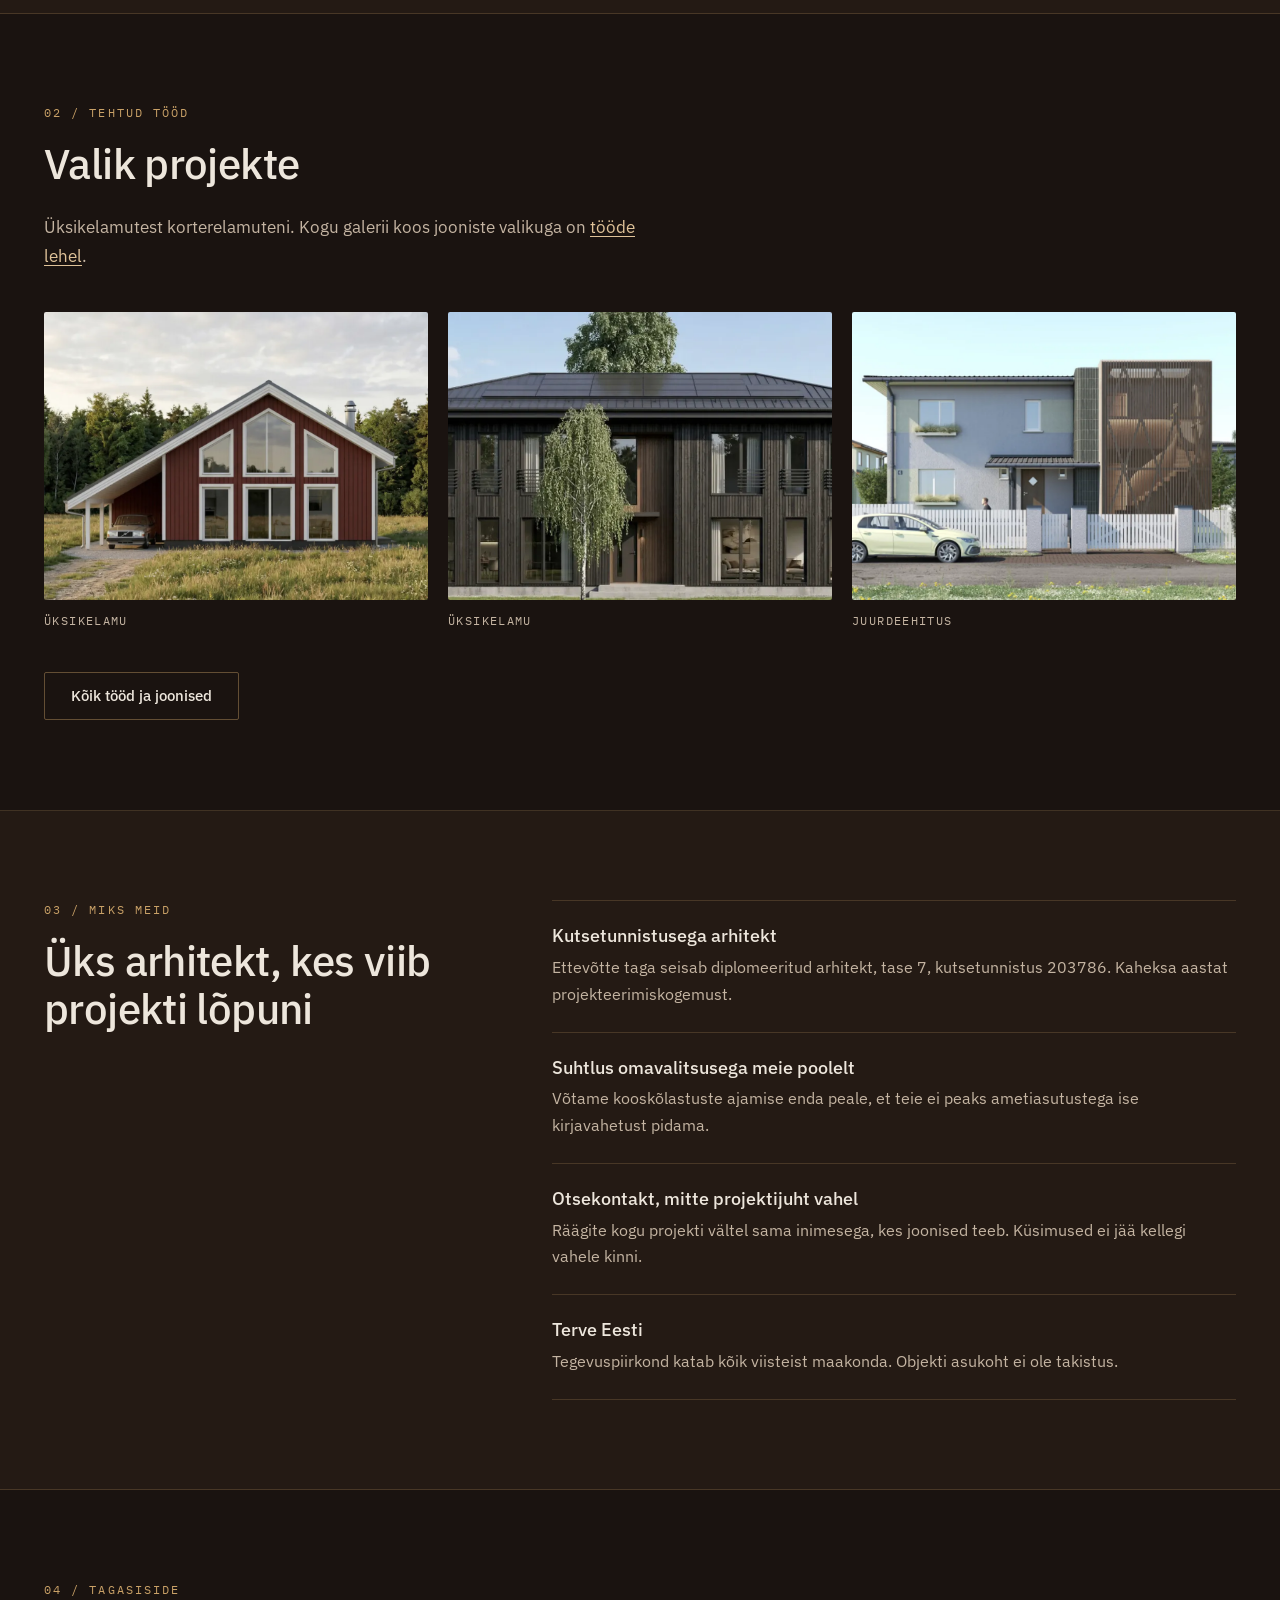
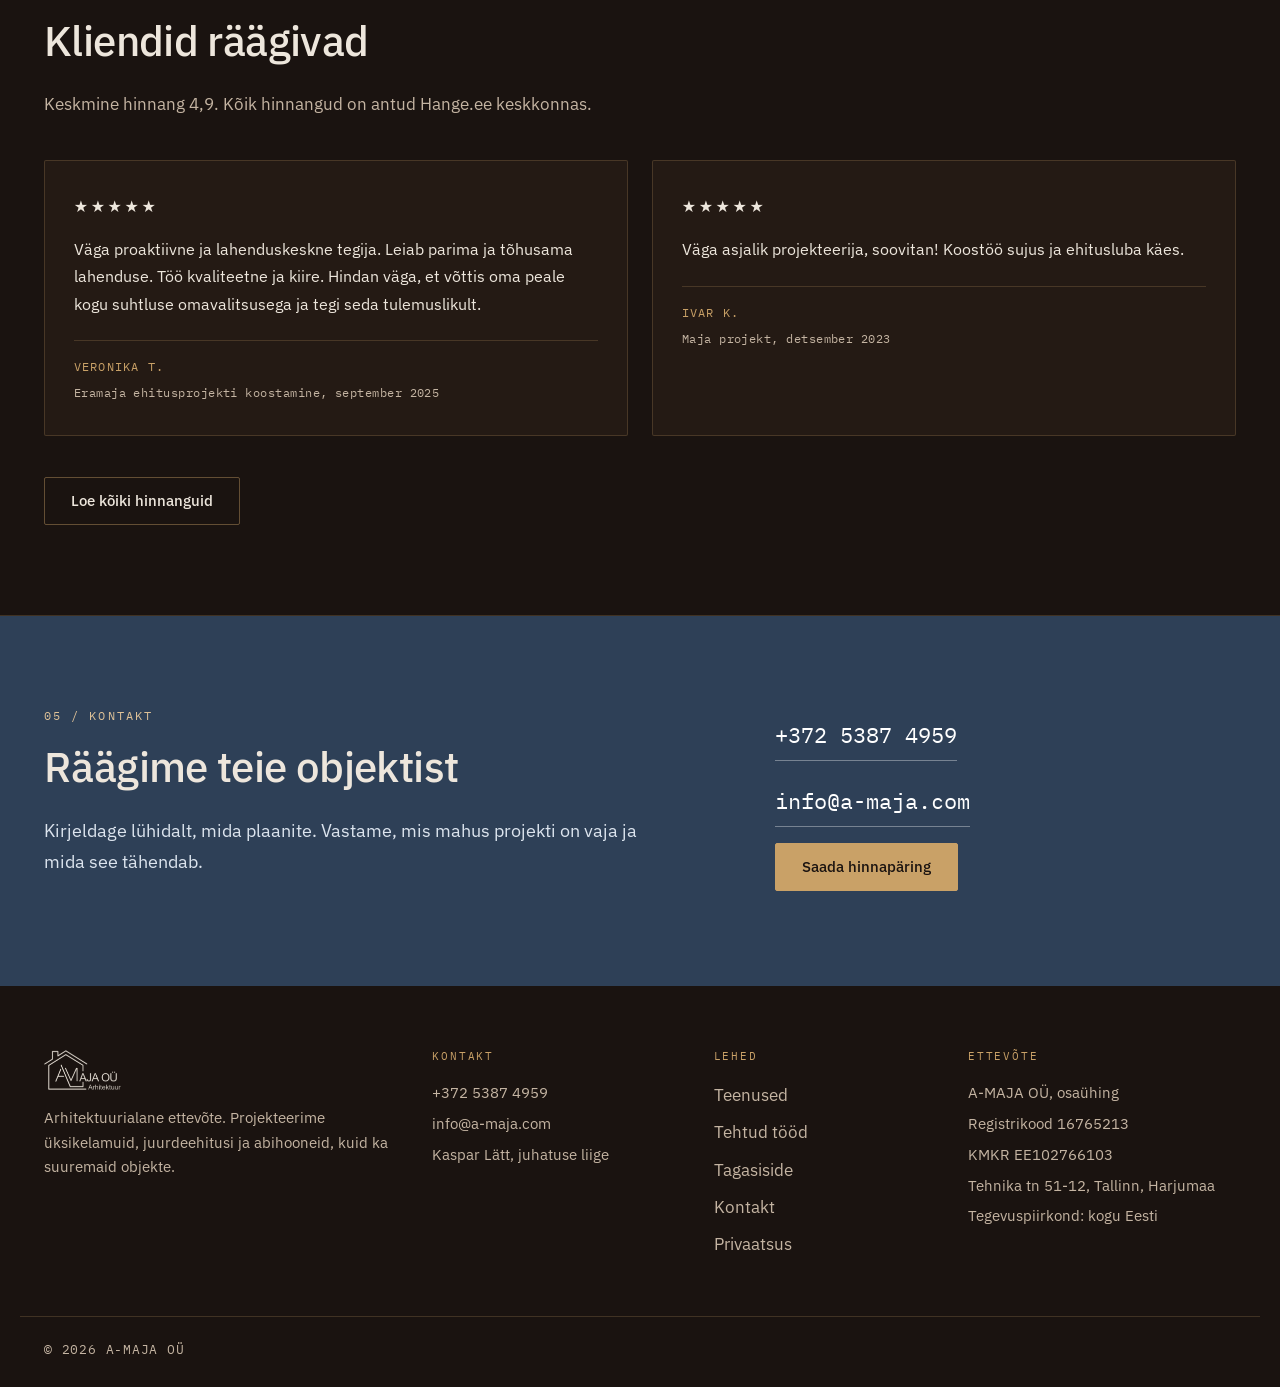
==== commit 0c45ca37: "Add files via upload" ====
--- a/index.html
+++ b/index.html
@@ -395,7 +395,7 @@
   <section class="lohik lohik-tume" aria-labelledby="tagasiside-pealkiri">
     <div class="raam">
       <p class="silt">04 / Tagasiside</p>
-      <h2 id="tagasiside-pealkiri">Mida kliendid räägivad</h2>
+      <h2 id="tagasiside-pealkiri">Kliendid räägivad</h2>
       <p class="sissejuhatus">Keskmine hinnang 4,9. Kõik hinnangud on antud Hange.ee keskkonnas.</p>
 
       <div class="tsitaadid">
--- a/stiil.css
+++ b/stiil.css
@@ -128,8 +128,8 @@
   object-fit:cover;
   object-position:center 58%;
   z-index:-2;
-  filter:blur(3px) saturate(.82);
-  transform:scale(1.06);
+  filter:saturate(.92);
+  transform:none;
 }
 .hero-pildiga::after{
   content:"";
@@ -137,8 +137,8 @@
   inset:0;
   z-index:-1;
   background:
-    linear-gradient(to top, rgba(26,19,16,.97) 0%, rgba(26,19,16,.9) 34%, rgba(26,19,16,.66) 62%, rgba(26,19,16,.5) 100%),
-    linear-gradient(to right, rgba(26,19,16,.8) 0%, rgba(26,19,16,.34) 62%, rgba(26,19,16,.2) 100%);
+    linear-gradient(to top, rgba(26,19,16,.97) 0%, rgba(26,19,16,.93) 30%, rgba(26,19,16,.74) 58%, rgba(26,19,16,.5) 100%),
+    linear-gradient(to right, rgba(26,19,16,.86) 0%, rgba(26,19,16,.42) 58%, rgba(26,19,16,.24) 100%);
 }
 .hero-sisu{
   padding-top:clamp(5rem,14vw,8rem);
@@ -189,6 +189,44 @@
 .galerii img{width:100%;aspect-ratio:4/3;object-fit:cover;border-radius:2px}
 .galerii figcaption{padding-top:.8rem;font-size:.93rem;color:var(--tekst-tume)}
 .galerii figcaption strong{display:block;color:var(--tekst);font-weight:500;font-size:1rem;margin-bottom:.15rem}
+
+/* Slaidid galeriis */
+.slaidid{position:relative;width:100%;aspect-ratio:4/3;border-radius:2px;overflow:hidden;background:var(--susi)}
+.slaidid img.slaid{
+  position:absolute;inset:0;
+  width:100%;height:100%;object-fit:cover;
+  opacity:0;
+  animation:slaidivahetus 9s infinite;
+}
+.slaidid img.slaid:nth-of-type(2){animation-delay:4.5s}
+@keyframes slaidivahetus{
+  0%{opacity:0}
+  6%{opacity:1}
+  44%{opacity:1}
+  50%{opacity:0}
+  100%{opacity:0}
+}
+.slaidid-margis{
+  position:absolute;left:12px;bottom:12px;z-index:2;
+  font-family:"Plex Mono",monospace;font-size:.64rem;letter-spacing:.12em;text-transform:uppercase;
+  background:rgba(26,19,16,.86);color:var(--aktsent);
+  border:1px solid var(--joon-tugev);border-radius:2px;padding:5px 9px;
+}
+@media (prefers-reduced-motion:reduce){
+  .slaidid img.slaid{animation:none;opacity:0}
+  .slaidid img.slaid.slaid-aktiivne{opacity:1}
+}
+
+/* Joonised */
+.galerii-joonised{display:grid;grid-template-columns:minmax(0,1fr);gap:28px;margin-top:2.6rem}
+@media (min-width:900px){.galerii-joonised{grid-template-columns:repeat(2,minmax(0,1fr))}}
+.galerii-joonised figure{margin:0}
+@media (min-width:900px){.galerii-joonised .joonis-lai{grid-column:span 2}}
+.galerii-joonised a{display:block;border-radius:2px;background:#fff;border:1px solid var(--joon);padding:14px;transition:border-color .18s ease}
+.galerii-joonised a:hover{border-color:var(--aktsent)}
+.galerii-joonised img{width:100%;height:auto;display:block}
+.galerii-joonised figcaption{padding-top:.85rem;font-size:.93rem;color:var(--tekst-tume)}
+.galerii-joonised figcaption strong{display:block;color:var(--tekst);font-weight:500;font-size:1rem;margin-bottom:.15rem}
 
 /* Kohatäide */
 .kohatäide{
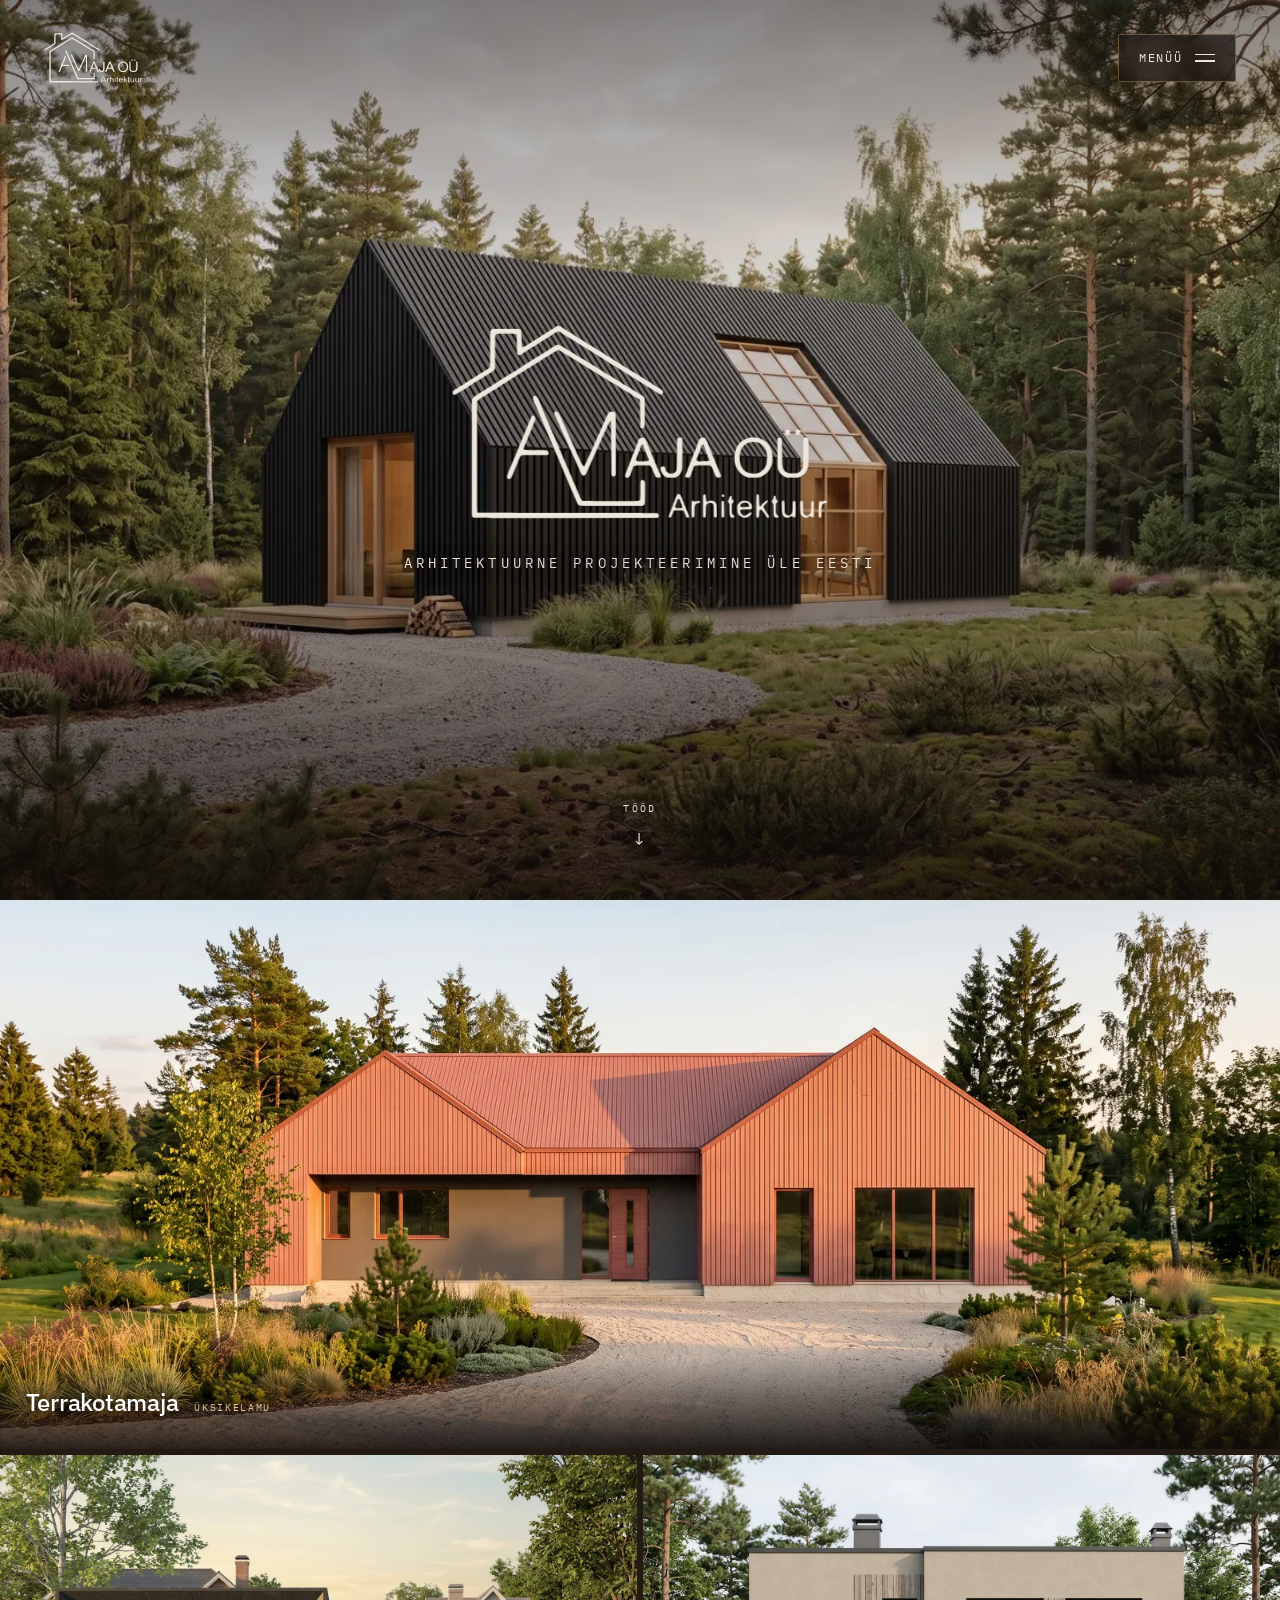
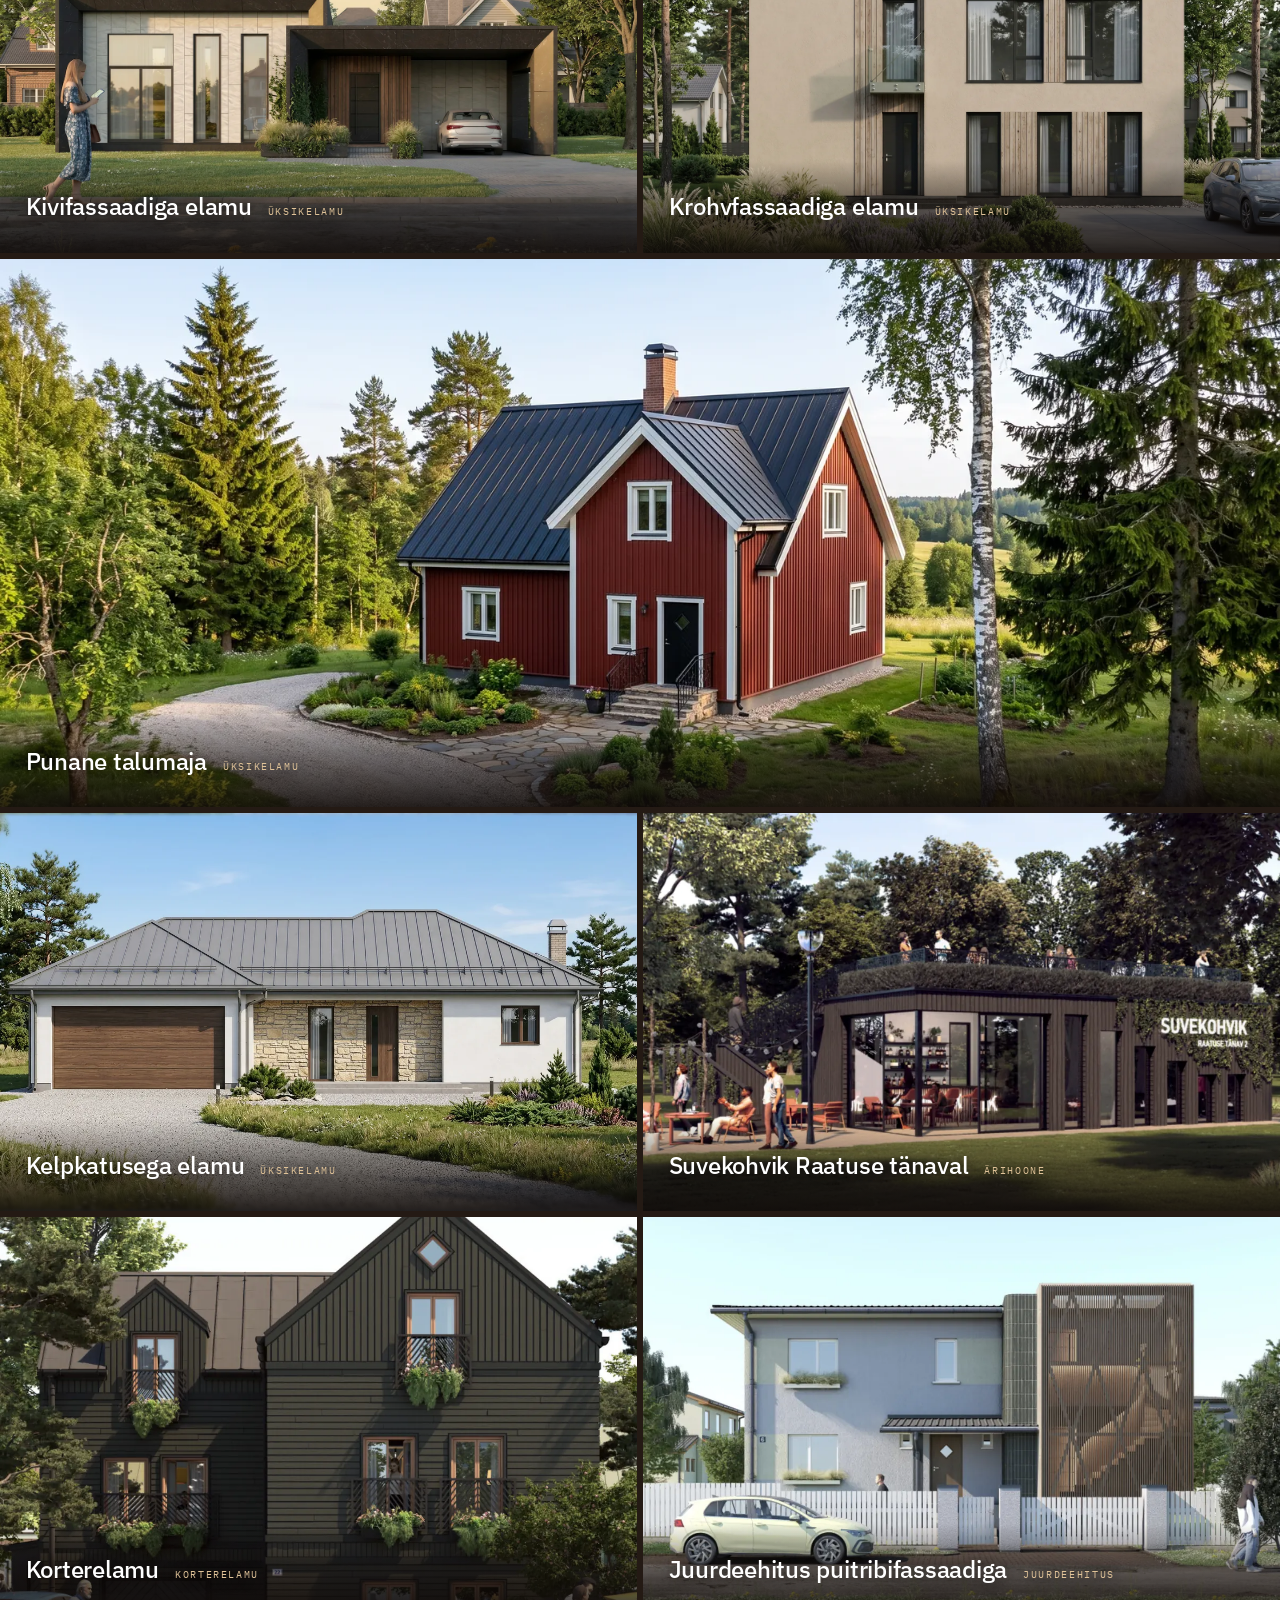
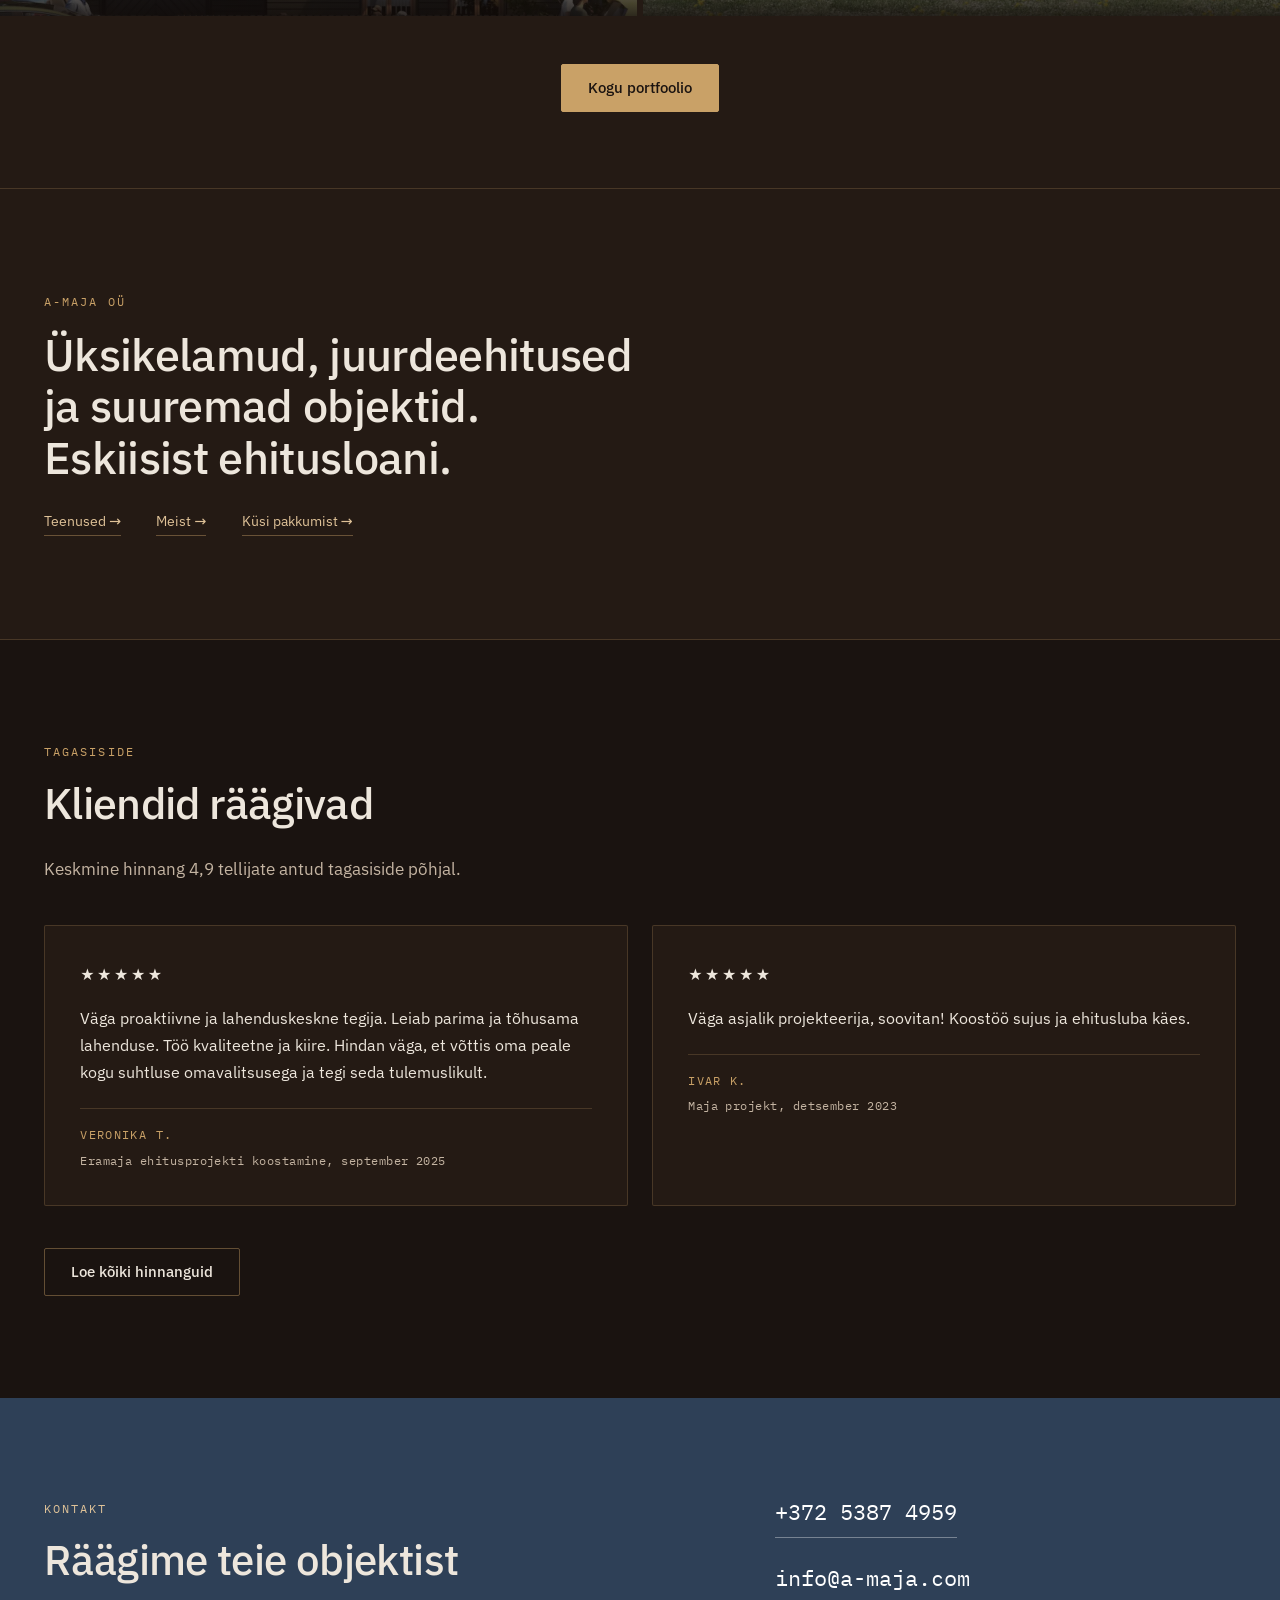
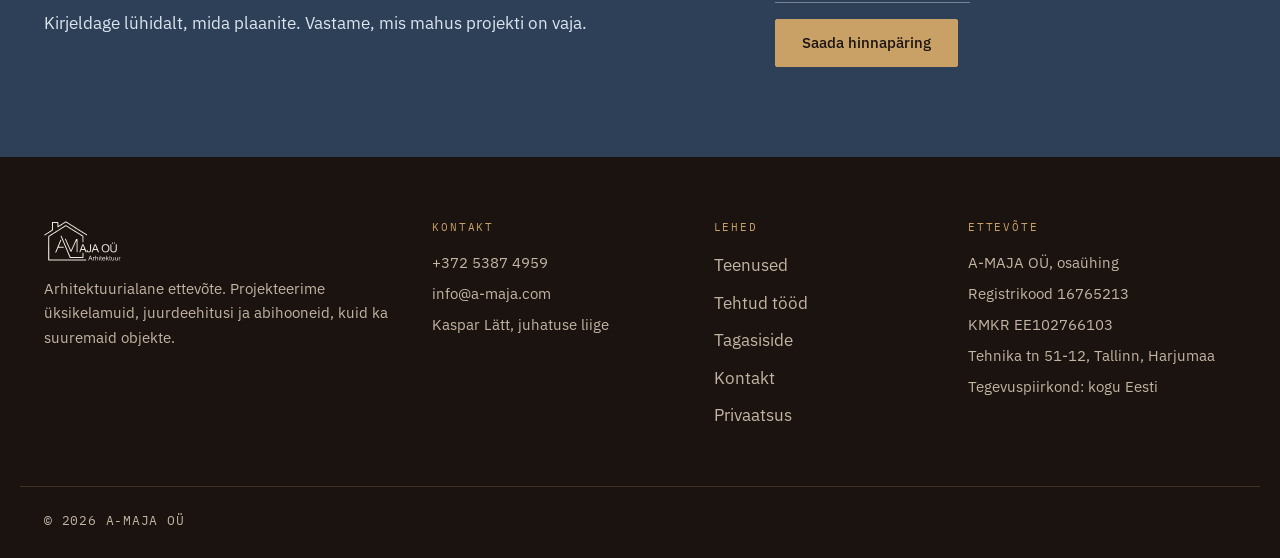
==== commit 80e0687a: "Add files via upload" ====
--- a/index.html
+++ b/index.html
@@ -264,139 +264,166 @@
 <a class="hyppa-sisule" href="#sisu">Hüppa sisu juurde</a>
 
 <header class="pais">
-  <div class="raam pais-sisu">
+  <div class="pais-sisu">
     <a class="logo" href="/" aria-label="A-MAJA OÜ avaleht">
-      <img src="/pildid/a-maja-logo-hele.png" alt="A-MAJA OÜ logo" width="606" height="314">
+      <img src="/pildid/a-maja-logo-hele.svg" alt="A-MAJA OÜ logo" width="2424" height="1256">
     </a>
-    <button class="menuu-nupp" type="button" aria-expanded="false" aria-controls="peamenuu" aria-label="Ava menüü">
-      <span></span><span></span><span></span>
+    <button class="menuu-nupp" type="button" aria-expanded="false" aria-controls="peamenuu">
+      <span class="menuu-nupp-tekst">Menüü</span>
+      <span class="menuu-nupp-triibud" aria-hidden="true"><span></span><span></span></span>
     </button>
-    <nav id="peamenuu" class="menuu" aria-label="Peamenüü">
-      <ul>
-        <li><a href="/teenused.html">Teenused</a></li>
-        <li><a href="/tood.html">Tehtud tööd</a></li>
-        <li><a href="/tagasiside.html">Tagasiside</a></li>
-        <li><a href="/kontakt.html" class="nupp nupp-vaike">Küsi pakkumist</a></li>
-      </ul>
-    </nav>
   </div>
 </header>
 
+<nav id="peamenuu" class="menuu" aria-label="Peamenüü" hidden>
+  <div class="menuu-sisu">
+    <div class="menuu-veerg">
+      <p class="silt">Menüü</p>
+      <ul>
+          <li><a href="/tood.html">Portfoolio</a></li>
+          <li><a href="/teenused.html">Teenused</a></li>
+          <li><a href="/meist.html">Meist</a></li>
+          <li><a href="/tagasiside.html">Tagasiside</a></li>
+          <li><a href="/kontakt.html">Kontakt</a></li>
+      </ul>
+    </div>
+    <div class="menuu-kontakt">
+      <p class="silt">Kiire hinnapäring</p>
+
+      <form class="menuu-vorm" id="menuu-vorm" data-paring novalidate>
+        <p class="vormi-teade" id="menuu-vormi-teade" role="alert" aria-live="polite" hidden></p>
+
+        <div class="vali">
+          <label for="menuu-nimi">Nimi</label>
+          <input type="text" id="menuu-nimi" name="nimi" autocomplete="name" required>
+        </div>
+        <div class="vali">
+          <label for="menuu-epost">E-post</label>
+          <input type="email" id="menuu-epost" name="epost" autocomplete="email" required>
+        </div>
+        <div class="vali">
+          <label for="menuu-sonum">Mida plaanite?</label>
+          <textarea id="menuu-sonum" name="sonum" rows="3" required></textarea>
+        </div>
+
+        <div class="nousolek">
+          <input type="checkbox" id="menuu-nousolek" name="nousolek" required>
+          <label for="menuu-nousolek">Nõustun andmete töötlemisega. <a href="/privaatsus.html">Privaatsus</a></label>
+        </div>
+
+        <div class="meepott" aria-hidden="true">
+          <label for="menuu-veebiaadress">Jätke see väli tühjaks</label>
+          <input type="text" id="menuu-veebiaadress" name="veebiaadress" tabindex="-1" autocomplete="off">
+        </div>
+
+        <button type="submit" class="nupp" data-saada>Saada päring</button>
+      </form>
+
+      <p class="menuu-kontakt-rida">
+        <a href="tel:+37253874959">+372 5387 4959</a>
+        <a href="mailto:info@a-maja.com">info@a-maja.com</a>
+      </p>
+    </div>
+  </div>
+</nav>
+
 <main id="sisu">
-  <section class="hero hero-pildiga" aria-labelledby="hero-pealkiri">
-    <img class="hero-taust" src="/pildid/suvekohvik-raatuse-tanav-tartu-hero.webp" width="1800" height="982" alt="Suvekohviku hoone projekt Raatuse tänaval Tartus, tumeda puitlaudise ja haljastatud katuseterrassiga paviljon pargis." fetchpriority="high">
-    <div class="raam hero-sisu">
-      <p class="silt">Diplomeeritud arhitekt, tase 7</p>
-      <h1 id="hero-pealkiri">Arhitektuurne projekteerimine üle Eesti</h1>
-      <p class="juhtlause">Projekteerime üksikelamuid, juurdeehitusi ja abihooneid, kuid ka suuremaid objekte. Vormistame projekti ehitusteatise või ehitusloa mahus ning võtame suhtluse omavalitsusega enda peale.</p>
-      <div class="nupurida">
-        <a href="/kontakt.html" class="nupp">Küsi pakkumist</a>
-        <a href="/tood.html" class="nupp nupp-tyhi">Vaata tehtud töid</a>
+  <section class="avapilt" aria-labelledby="hero-pealkiri">
+    <img class="avapilt-taust"
+         src="/pildid/eramu-must-puitlaudis-metsamaja-hero.webp"
+         srcset="/pildid/eramu-must-puitlaudis-metsamaja-hero-1400.webp 1400w, /pildid/eramu-must-puitlaudis-metsamaja-hero.webp 1800w"
+         sizes="100vw" width="1800" height="1005" fetchpriority="high"
+         alt="Musta vertikaalse puitlaudisega üksikelamu järsu viilkatuse ja suure kaldakna all oleva elutoaga männimetsas.">
+    <div class="avapilt-sisu">
+      <h1 id="hero-pealkiri" class="visuaalselt-peidus">A-MAJA OÜ, arhitektuurne projekteerimine üle Eesti</h1>
+      <svg class="avapilt-logo" viewBox="0 0 1818 942" role="img"
+           aria-label="A-MAJA OÜ, arhitektuuribüroo" xmlns="http://www.w3.org/2000/svg">
+        <path class="logo-joon" pathLength="1000" fill="none" stroke="#EDE6DC" stroke-width="4"
+              stroke-linejoin="round" stroke-linecap="round" d="M108 931C106 930 103 928 102 926C101 924 100 913 100 644L100 365L103 360C106 354 113 347 121 343C134 335 141 331 142 329C144 328 146 326 149 325C151 324 155 321 158 319C161 318 163 316 164 316C164 316 168 314 172 311C176 309 180 306 182 305C183 304 188 301 192 298C196 295 202 292 204 290C207 289 211 287 212 285C214 284 217 282 219 281C222 280 227 277 230 274C239 269 245 265 254 259C262 254 271 248 281 242C284 240 288 237 290 237C294 235 298 232 319 219C327 214 335 208 339 206C342 204 347 201 351 198C355 196 359 193 360 192C363 191 371 186 378 181C380 180 385 177 388 175C395 171 402 166 406 163C408 162 412 160 414 158C417 157 422 154 424 153C427 151 432 147 437 145C441 142 447 138 451 135C455 133 462 129 467 125C472 122 477 119 478 118C480 117 482 115 485 114C487 113 492 110 495 108C514 95 514 95 541 112C544 113 549 117 553 119C556 121 562 124 565 127C569 129 572 131 573 131C574 132 578 134 581 136C587 140 595 145 602 149C604 150 608 153 610 154C612 156 614 157 615 157C615 157 618 159 621 161C625 163 629 166 632 168C638 171 647 176 652 180C654 181 658 184 661 185C664 187 666 188 667 189C667 190 670 191 673 193C676 194 684 199 690 203C697 207 703 211 705 212C706 213 711 216 716 219C721 222 726 226 728 227C731 228 734 230 736 232C737 233 741 235 744 237C747 238 751 240 752 242C754 243 757 245 759 246C762 247 767 250 777 257C781 260 789 264 798 270C801 271 805 274 808 276C810 277 814 280 817 281C819 283 822 284 823 285C823 286 826 288 828 289C831 290 835 292 838 294C849 301 855 305 860 307C862 309 865 311 866 312C867 312 870 314 873 316C876 318 880 320 882 321C883 323 886 324 888 325C890 326 896 330 908 338C911 340 915 342 917 343C920 344 923 347 926 350L930 355L930 368C932 394 931 494 929 497C925 503 917 503 912 498L910 496L909 432C909 374 908 367 907 365C905 362 903 361 888 352C884 350 879 347 876 345C874 343 870 341 868 340C861 335 858 333 852 329C848 327 845 325 844 325C844 325 841 324 839 322C836 320 832 317 830 316C827 315 824 313 822 312C821 310 817 308 814 307C811 305 809 304 809 303C808 302 806 301 803 299C800 298 796 296 794 294C784 287 780 285 774 282C762 275 758 272 752 268C750 267 746 264 744 263C742 262 736 258 730 255C714 245 709 241 704 238C701 237 697 234 695 233C693 231 689 229 687 228C685 228 682 226 680 224C676 221 667 216 660 212C657 210 654 208 652 207C651 206 648 204 646 203C644 202 640 200 638 198C636 197 632 194 629 193C621 189 613 184 609 180C607 179 603 176 601 175C597 173 591 169 581 163C579 161 575 159 573 158C570 157 567 155 565 153C563 152 560 150 557 148C555 147 549 144 544 141C539 138 533 134 530 132C526 130 522 128 521 127C515 123 511 125 486 141C479 145 473 149 473 149C473 149 470 151 467 153C465 155 461 157 459 158C456 159 452 161 450 163C443 168 432 175 429 177C427 178 424 180 422 181C420 183 418 184 417 184C417 184 414 186 412 187C409 189 405 192 403 193C400 194 397 196 396 198C394 199 390 201 388 203C385 204 381 207 379 208C377 210 375 211 375 211C374 211 371 213 368 215C365 217 361 220 359 220C357 221 354 223 353 224C351 226 349 228 337 234C334 236 328 240 324 242C304 255 295 261 288 265C277 272 274 274 272 276C270 277 267 279 264 280C262 281 258 284 256 285C254 287 251 289 248 290C246 291 243 293 241 295C239 296 236 298 234 299C232 300 230 302 228 303C227 304 224 306 222 308C219 309 215 312 213 313C210 315 208 316 207 316C207 316 204 318 202 319C199 321 195 324 192 325C190 327 187 329 186 330C184 331 181 334 178 335C175 337 169 340 166 343C162 345 155 349 152 351C148 353 145 355 144 356C144 357 142 358 139 359C137 361 132 364 130 367L125 372L125 636C125 909 125 905 129 907C130 907 324 908 560 908C959 908 990 909 993 910C999 914 1001 924 996 929L993 932L553 933C122 933 112 933 108 931ZM1136 930C1131 929 1130 928 1129 924C1127 917 1120 901 1118 898C1116 897 1114 896 1095 896C1070 896 1070 896 1067 906C1066 910 1063 916 1062 918C1061 921 1060 923 1060 924C1060 924 1059 926 1058 927C1054 932 1045 930 1046 925C1048 917 1052 906 1054 903C1055 901 1057 896 1058 892C1059 889 1061 883 1062 881C1064 879 1066 873 1067 868C1068 864 1070 858 1072 856C1073 853 1075 849 1076 845C1077 841 1079 836 1081 832C1088 817 1087 819 1093 818C1099 818 1102 819 1103 824C1104 826 1106 829 1107 832C1109 834 1111 839 1112 843C1113 848 1115 853 1116 855C1118 857 1120 861 1120 864C1121 868 1123 872 1125 875C1126 877 1128 882 1129 886C1130 889 1132 894 1134 898C1135 901 1137 905 1138 908C1139 910 1141 914 1142 918C1146 926 1145 932 1140 931C1140 931 1138 930 1136 930ZM1349 930C1340 926 1339 923 1338 892L1338 865L1334 860C1330 854 1330 851 1334 844C1336 841 1337 838 1338 835C1339 824 1349 822 1349 833C1349 838 1351 844 1356 848C1360 852 1360 854 1355 858C1350 862 1349 865 1349 887C1349 911 1349 911 1357 919C1364 926 1364 927 1359 929C1354 931 1353 931 1349 930ZM1404 930C1399 929 1386 920 1383 917C1381 914 1379 912 1379 911C1375 908 1374 877 1377 871C1380 866 1389 855 1391 854C1405 846 1430 849 1437 859C1439 861 1440 863 1441 863C1444 863 1448 879 1446 885C1444 891 1443 891 1420 891C1395 891 1392 892 1390 897C1389 900 1394 913 1396 913C1396 913 1399 915 1401 917C1409 924 1418 922 1427 913C1440 900 1452 904 1440 917C1430 929 1416 933 1404 930ZM1518 929C1517 927 1515 925 1514 923C1508 914 1505 909 1503 907C1502 905 1500 902 1498 900C1497 897 1495 895 1493 894C1484 889 1481 894 1481 913C1481 928 1480 931 1474 930C1466 929 1467 933 1467 874C1468 816 1467 819 1475 819C1480 819 1480 820 1481 846C1481 861 1482 872 1482 873C1483 877 1486 877 1489 874C1490 873 1491 871 1492 870C1493 869 1495 867 1496 866C1509 852 1521 844 1523 849C1524 852 1520 857 1511 866C1501 876 1500 880 1505 886C1506 888 1508 891 1509 893C1510 894 1512 898 1513 900C1519 908 1523 914 1525 917C1525 919 1527 922 1528 923C1530 926 1530 926 1528 928C1525 931 1521 932 1518 929ZM1561 930C1551 926 1550 923 1550 893C1550 866 1550 865 1544 858C1541 853 1541 851 1546 844C1549 840 1550 837 1550 834C1550 830 1553 825 1556 825C1559 825 1561 829 1561 834C1561 840 1563 844 1567 848C1572 851 1572 854 1566 859L1562 863L1561 885C1561 912 1561 911 1569 919C1576 925 1577 928 1571 929C1570 930 1568 930 1567 930C1566 931 1563 930 1561 930ZM1610 930C1593 924 1590 915 1590 880C1589 853 1590 850 1596 849C1602 848 1603 852 1603 876C1603 907 1604 909 1610 915C1618 922 1624 922 1633 916C1640 910 1641 907 1642 880C1642 854 1642 853 1646 852C1655 847 1656 849 1656 891C1656 928 1656 929 1651 929C1647 929 1640 926 1639 924C1637 922 1633 923 1630 926C1626 931 1617 932 1610 930ZM1700 930C1695 929 1686 923 1684 920C1679 909 1679 908 1678 881L1678 855L1681 852C1683 850 1685 849 1687 849C1691 849 1692 852 1692 882C1693 912 1692 911 1700 916C1708 922 1714 922 1722 915C1729 909 1730 905 1731 876C1731 852 1732 851 1738 851C1744 851 1744 851 1744 891C1744 931 1744 930 1737 929C1735 928 1732 927 1730 926C1726 923 1722 923 1719 926C1715 931 1708 932 1700 930ZM1158 928C1155 924 1156 854 1158 851C1161 848 1161 848 1165 851C1168 853 1168 853 1175 852C1191 848 1197 849 1197 855C1197 859 1194 861 1187 861C1173 863 1170 870 1170 906C1170 924 1170 926 1168 928C1165 931 1160 931 1158 928ZM1214 928L1211 927L1211 876L1211 824L1213 822C1221 814 1224 818 1225 836C1226 853 1227 855 1237 852C1244 849 1251 849 1259 850C1267 853 1268 853 1273 861L1276 868L1277 897L1277 927L1275 928C1272 930 1265 929 1264 927C1263 926 1263 914 1263 900C1263 873 1262 868 1259 864C1254 858 1238 858 1232 863C1226 869 1226 871 1225 900C1224 929 1224 930 1219 930C1218 930 1215 929 1214 928ZM1303 929C1300 928 1300 927 1300 890L1300 854L1303 852C1307 848 1309 848 1311 851C1313 854 1314 926 1312 929C1311 930 1307 930 1303 929ZM1770 929C1769 928 1768 927 1767 926C1766 921 1767 855 1769 854C1771 851 1776 851 1781 852C1785 853 1786 853 1790 851C1799 847 1807 849 1807 855C1807 859 1806 860 1798 861C1782 863 1780 869 1780 910C1780 931 1779 933 1770 929ZM1109 884C1112 882 1111 872 1107 866C1106 863 1103 857 1102 854C1100 844 1099 842 1094 842C1089 842 1088 844 1085 855C1084 860 1082 865 1080 868C1078 872 1077 881 1079 883C1081 886 1107 886 1109 884ZM1431 877L1433 874L1432 871C1428 863 1425 861 1417 859C1404 857 1394 862 1391 872C1390 878 1394 880 1413 880C1428 880 1428 879 1431 877ZM620 873C617 872 614 871 613 870C610 868 602 853 600 845C599 842 597 838 596 836C594 833 593 830 592 828C591 825 589 821 588 817C586 813 584 809 583 806C582 804 580 800 579 796C577 792 575 788 575 787C574 785 572 780 569 775C567 769 565 765 565 764C565 763 563 759 562 756C560 752 557 747 556 743C556 740 553 735 552 732C550 729 548 724 547 721C545 717 543 713 543 712C542 711 540 706 539 703C538 699 536 693 534 690C532 688 530 683 529 680C529 677 527 672 525 670C523 667 522 662 521 660C520 658 519 653 517 650C516 648 513 643 513 640C512 637 509 632 507 628C506 624 504 620 503 618C502 615 500 611 498 607C497 603 495 599 494 596C493 594 492 591 491 588C489 586 487 581 486 578C485 574 483 569 482 567C479 563 473 548 469 536C467 532 465 527 464 526C463 523 455 505 451 496C450 492 448 487 446 485C445 483 443 478 442 475C441 471 439 466 438 464C436 461 434 457 434 454C433 451 431 446 429 444C428 441 426 436 425 433C424 430 422 425 420 423C419 421 417 416 416 413C414 407 408 393 403 384C401 380 398 373 396 367L393 356L395 351C402 337 416 346 424 372C425 375 427 379 428 382C430 384 432 389 433 393C434 396 436 402 438 404C439 407 441 412 442 415C443 418 445 422 446 424C448 427 450 432 451 436C452 439 454 444 456 447C457 449 459 454 460 458C462 461 464 465 464 466C465 468 467 471 468 474C469 477 471 484 474 488C476 493 478 498 478 499C478 499 479 503 481 506C483 509 485 514 486 518C487 522 489 526 490 528C492 530 493 534 494 537C496 542 498 546 507 568C510 573 512 579 513 582C514 584 516 588 517 590C519 593 521 598 521 601C522 604 524 608 525 610C527 613 529 617 530 621C531 625 534 630 535 632C537 635 538 640 539 642C540 644 542 650 544 654C553 673 556 680 556 683C557 685 559 689 560 692C562 696 565 701 566 704C566 707 569 712 570 715C571 718 573 722 574 724C575 727 577 731 579 734C580 738 582 743 583 745C584 749 588 757 596 774C598 779 600 784 601 786C601 788 603 792 605 796C606 800 609 805 610 808C611 812 613 816 614 818C615 820 617 824 618 827C620 834 627 845 630 849C632 850 634 851 765 851C838 851 899 851 902 850C910 849 909 850 910 800C910 760 911 756 912 754C918 745 931 751 932 762C933 765 933 789 933 815C932 869 933 867 924 872L920 874L772 874C657 874 623 874 620 873ZM1304 830C1298 827 1301 819 1308 819C1312 819 1313 822 1313 827C1312 832 1309 833 1304 830ZM275 744C267 739 267 735 271 725C273 722 274 716 275 714C276 712 277 707 279 704C280 702 282 697 283 694C284 691 286 687 287 684C289 682 291 677 292 674C293 670 295 665 296 663C298 660 300 655 301 652C302 648 304 643 305 642C306 641 308 636 310 631C311 626 314 621 315 619C316 617 317 613 318 611C319 609 320 605 321 602C323 600 325 594 327 589C329 584 331 578 332 576C334 573 336 569 337 566C337 563 339 559 340 557C341 556 343 551 344 547C346 544 348 538 349 535C351 533 353 528 354 524C355 521 357 516 358 513C360 511 362 506 363 503C364 500 365 495 367 492C368 489 371 484 371 481C372 478 374 473 376 470C377 468 379 463 381 459C386 442 393 436 399 442C406 449 407 458 403 466C401 469 399 474 398 477C397 480 395 485 393 489C392 493 389 498 389 502C388 505 386 509 385 510C384 512 382 516 381 520C380 523 378 527 376 529C375 531 373 536 372 540C371 545 369 551 367 553C365 556 363 561 363 564C362 567 360 571 359 574C355 580 349 598 349 601C349 605 350 605 407 606C458 606 460 607 463 609C469 613 471 623 467 628L464 630L406 630C343 630 339 630 335 634C333 637 328 645 328 647C328 648 326 652 324 656C323 660 320 666 319 670C318 674 316 679 314 682C312 684 311 688 311 690C310 691 308 695 307 699C305 703 302 709 301 713C298 720 293 733 290 738C289 741 281 746 279 746C278 746 276 745 275 744ZM841 738C835 735 836 724 842 711C844 707 847 701 847 697C848 694 850 689 852 687C853 685 855 680 856 675C857 671 859 666 860 664C862 661 864 656 865 652C866 648 868 642 870 639C871 636 873 632 873 630C874 629 876 624 878 619C880 614 882 609 882 607C883 605 884 601 886 598C888 595 890 589 891 585C892 581 894 576 896 573C897 571 899 566 900 562C904 549 909 545 921 546C930 547 933 549 935 556C937 559 938 563 940 565C941 567 943 572 944 575C945 579 947 585 949 588C951 591 952 596 953 598C954 600 955 605 957 608C959 610 961 615 962 618C962 621 965 626 966 629C968 633 970 638 971 640C972 643 973 648 975 650C977 653 979 658 979 661C980 665 982 670 984 672C986 675 988 680 988 683C989 687 991 692 993 694C995 697 997 702 997 705C998 708 1000 712 1001 713C1003 716 1008 730 1008 733C1008 736 1004 738 996 738C985 738 982 736 980 728C979 725 977 720 975 717C974 714 971 708 970 704C968 696 961 684 958 682C956 681 951 680 921 680C877 680 878 680 873 695C872 698 871 703 869 705C868 708 866 713 865 717C861 734 852 742 841 738ZM1039 738C1028 735 1019 727 1013 714C1002 692 1006 682 1023 684C1028 685 1029 687 1031 697C1033 706 1034 707 1040 712C1051 722 1066 722 1077 712C1086 704 1085 712 1086 627C1086 586 1087 552 1087 551C1089 548 1091 547 1100 546C1113 545 1112 537 1112 624C1112 707 1112 702 1104 716C1099 726 1090 734 1081 737C1076 739 1046 739 1039 738ZM1430 738C1426 737 1419 735 1415 733C1411 731 1408 729 1407 729C1407 729 1404 727 1401 725C1388 715 1380 705 1374 694C1372 691 1370 687 1369 685C1368 683 1367 681 1367 680C1367 678 1366 673 1364 667C1361 655 1361 635 1364 624C1364 620 1366 614 1367 610C1369 595 1388 568 1399 562C1400 561 1403 559 1405 558C1407 556 1412 554 1417 552C1422 551 1428 548 1430 548C1440 544 1472 545 1481 549C1483 550 1488 552 1491 553C1495 554 1499 556 1501 558C1503 559 1506 561 1508 562C1516 566 1531 584 1535 593C1535 595 1537 600 1539 603C1547 619 1547 673 1539 683C1538 685 1536 688 1535 691C1534 695 1532 698 1531 700C1529 701 1527 704 1526 707C1517 720 1492 736 1475 738C1465 739 1438 739 1430 738ZM1617 738C1601 736 1583 722 1576 707C1568 692 1569 694 1569 618L1568 551L1571 548C1576 544 1585 545 1589 551C1590 553 1591 558 1591 613L1592 674L1594 685C1598 701 1602 707 1616 714L1626 718L1642 718L1658 718L1666 715C1676 711 1682 706 1687 697C1692 687 1692 689 1693 618C1693 581 1694 551 1694 550C1696 545 1711 545 1715 549L1718 551L1718 614C1718 652 1718 679 1717 682C1710 711 1702 722 1682 732C1677 735 1671 737 1667 738C1659 739 1625 739 1617 738ZM1127 736C1125 735 1125 734 1125 732C1126 727 1130 717 1134 709C1135 705 1137 699 1138 697C1139 695 1140 690 1142 687C1144 684 1146 679 1147 675C1148 672 1150 666 1151 663C1153 660 1155 654 1156 650C1157 647 1159 642 1160 640C1161 639 1163 634 1164 630C1165 626 1167 620 1169 618C1170 615 1172 610 1173 608C1174 605 1176 600 1177 597C1179 594 1181 588 1182 584C1183 580 1185 575 1186 573C1188 570 1190 565 1191 561C1195 549 1200 545 1212 546C1221 547 1223 549 1225 554C1226 556 1228 560 1230 564C1231 567 1234 573 1235 576C1235 580 1237 585 1239 588C1241 591 1243 595 1244 598C1244 601 1246 606 1248 608C1250 611 1252 616 1252 619C1253 622 1255 627 1257 630C1258 633 1260 638 1261 640C1262 642 1263 647 1265 650C1267 652 1269 657 1270 661C1270 664 1273 669 1274 672C1276 676 1278 681 1279 684C1280 686 1281 691 1283 694C1284 696 1287 701 1287 704C1288 707 1290 712 1292 714C1301 733 1300 738 1286 738C1275 738 1273 737 1270 728C1269 725 1267 719 1265 717C1264 714 1262 709 1261 705C1259 697 1252 685 1249 683C1246 681 1245 680 1213 680C1170 680 1168 680 1164 694C1164 697 1162 701 1161 704C1159 706 1157 713 1155 719C1153 725 1151 730 1149 733L1145 738L1137 738C1131 738 1129 738 1127 736ZM778 732C770 727 771 741 770 598C770 482 769 471 768 469C765 467 762 469 760 474C759 477 757 481 755 483C754 485 752 489 751 492C750 496 748 500 747 503C745 505 743 509 742 512C742 515 739 519 737 522C736 525 733 530 732 533C732 536 730 540 728 543C727 545 725 549 724 552C723 556 721 560 720 562C718 565 716 569 715 572C714 575 712 580 710 583C709 586 707 590 706 592C705 595 703 599 701 603C700 606 698 609 698 610C698 611 696 615 694 620C692 624 689 629 688 632C688 635 686 639 684 642C683 644 681 648 680 652C679 655 677 659 675 662C674 664 672 668 671 671C670 674 666 683 662 690C659 698 655 708 653 711C645 737 628 734 619 706C618 703 616 697 613 692C606 676 600 663 600 662C600 662 596 653 591 642C586 632 582 623 582 622C582 621 580 618 579 614C572 602 566 589 564 583C563 580 562 576 560 574C559 572 557 568 556 565C555 562 553 557 551 553C546 543 539 529 539 528C539 527 531 509 525 498C524 494 522 489 521 486C520 484 518 480 517 478C515 475 513 470 512 467C511 464 509 460 507 458C506 456 505 452 504 449C503 446 500 442 499 440C495 435 495 426 498 423C505 416 516 422 521 434C522 437 524 441 525 443C528 449 536 466 539 475C540 479 543 483 544 485C545 486 546 489 547 492C548 494 550 499 552 502C554 506 556 512 557 515C558 518 560 522 562 524C563 526 565 530 566 533C566 536 569 541 570 544C572 548 574 552 575 554C576 557 578 561 580 565C581 568 583 571 583 572C583 573 591 590 597 601C598 605 600 609 600 609C600 610 602 615 604 620C607 625 609 630 610 632C611 635 613 639 614 641C616 644 618 648 618 650C620 656 631 678 634 681C639 686 642 685 644 676C645 673 647 668 649 666C651 664 652 660 653 658C654 655 656 650 658 645C660 641 664 633 666 629C668 624 670 619 671 616C672 614 674 610 676 607C677 604 679 600 680 598C681 595 683 591 684 589C686 587 688 582 688 578C689 575 691 571 693 569C694 567 696 563 697 560C698 557 700 552 702 548C704 544 706 539 707 536C708 533 710 530 711 528C712 526 714 523 715 520C716 517 718 512 720 508C721 505 723 501 724 500C724 499 726 494 729 489C731 484 733 479 733 478C733 478 735 474 736 470C738 467 741 461 742 458C743 455 745 452 745 450C746 449 748 445 749 441C753 432 757 426 761 423C766 420 782 420 786 424C793 429 792 416 792 578L792 724L790 728C786 733 782 735 778 732ZM1466 719C1488 716 1512 694 1516 672C1521 648 1519 613 1513 603C1511 601 1509 598 1508 595C1506 591 1499 584 1492 578C1474 564 1435 563 1416 577C1404 586 1395 597 1393 607C1392 610 1391 615 1390 618C1387 626 1386 648 1388 658C1394 701 1424 724 1466 719ZM947 658C951 655 951 652 948 646C946 643 945 639 944 636C943 634 941 629 940 626C938 623 936 617 935 613C934 610 932 604 930 600C929 596 927 592 926 590C925 581 922 577 919 579C916 579 911 590 909 598C908 603 906 609 904 612C902 615 901 620 900 623C899 626 897 632 895 635C888 651 888 657 895 659C901 661 945 660 947 658ZM1238 658C1242 656 1242 653 1239 648C1237 645 1235 640 1234 636C1233 631 1231 626 1230 625C1229 623 1227 618 1226 614C1225 610 1223 605 1222 603C1221 601 1219 596 1217 591C1214 581 1213 579 1209 581C1205 582 1202 587 1200 598C1199 602 1197 608 1195 611C1193 614 1191 620 1190 623C1190 626 1188 632 1186 635C1178 650 1178 658 1186 659C1197 661 1236 659 1238 658ZM1609 532C1605 529 1604 516 1606 512C1610 506 1628 507 1630 514C1630 517 1629 528 1628 530C1626 534 1612 536 1609 532ZM1660 533C1656 531 1654 513 1658 511C1665 506 1676 508 1678 514C1679 518 1677 528 1675 531C1673 534 1665 535 1660 533ZM12 339C5 332 8 320 18 315C31 308 35 306 37 303C38 302 41 300 44 299C48 297 58 291 66 285C68 284 72 281 74 280C77 278 83 275 87 272C91 269 97 266 99 265C102 263 106 260 108 259C113 256 123 249 132 243C149 233 152 231 172 219C179 214 186 209 186 208C187 206 188 184 188 119C189 23 188 31 196 26L200 24L257 23C294 23 318 23 323 24C339 26 338 25 339 71C340 111 339 110 346 111C349 111 351 110 361 104C367 100 374 95 376 94C387 87 401 79 404 76C406 75 411 72 415 70C428 62 433 59 437 56C440 54 446 50 450 48C454 45 460 42 461 40C463 39 467 37 469 36C472 34 476 31 478 30C481 28 486 24 490 22C498 18 501 15 507 11C511 8 523 9 528 13C536 18 539 21 544 24C547 25 551 28 554 30C556 32 560 34 562 35C565 36 568 38 570 40C572 41 576 44 579 45C581 47 585 49 587 50C588 51 593 54 596 56C600 59 605 62 608 64C610 65 615 68 618 70C620 71 624 73 625 75C626 76 629 78 631 79C635 80 640 83 651 91C653 92 656 94 657 95C659 96 662 98 665 100C667 101 672 104 674 105C676 106 679 108 681 109C682 110 685 112 689 114C692 115 695 118 696 118C697 119 699 121 701 122C703 123 707 126 710 127C712 129 716 132 718 132C721 134 726 137 736 144C738 146 742 148 744 149C747 150 749 152 750 153C751 153 755 156 758 158C762 160 767 162 768 163C772 167 786 175 797 182C800 183 804 186 807 188C809 189 813 192 815 193C818 194 821 196 822 198C824 199 828 201 830 203C833 204 837 206 839 208C840 209 842 210 842 210C843 210 848 213 855 218C861 222 869 227 872 229C875 230 879 233 881 234C887 237 900 246 907 250C910 252 915 255 918 257C922 259 926 262 929 264C931 265 934 267 936 268C937 269 939 271 941 272C943 272 947 275 949 277C952 278 955 280 956 281C958 281 962 284 965 286C969 289 973 291 975 292C976 293 980 296 984 298C987 300 992 303 994 305C1019 319 1024 326 1016 336C1014 338 1012 340 1011 340C1008 340 996 334 990 329C987 327 984 325 984 325C983 325 978 322 963 312C960 310 957 308 956 308C955 308 941 299 934 294C932 293 929 290 926 289C924 288 921 286 919 284C916 282 914 281 914 281C913 281 909 279 904 276C900 273 894 269 891 267C888 265 882 261 877 258C872 255 866 252 863 250C860 248 855 244 851 242C847 239 843 237 843 237C842 237 840 235 837 234C834 232 831 229 829 228C825 226 812 218 810 216C808 215 805 213 803 212C801 211 796 208 794 206C791 204 789 203 788 203C788 203 784 201 780 198C776 196 770 192 766 190C760 186 755 182 737 171C733 168 728 165 725 163C722 162 718 159 715 158C709 154 700 149 695 145C693 144 690 141 687 140C685 139 682 137 680 135C678 134 672 130 668 128C663 126 658 122 656 120C653 118 650 116 647 115C645 114 640 111 636 109C633 106 627 103 623 100C615 95 607 91 599 85C596 83 591 80 588 79C586 77 582 75 580 74C579 72 575 70 572 69C570 67 566 65 564 64C555 57 551 55 546 53C544 51 539 49 537 47C518 34 514 33 504 40C501 42 495 46 490 49C486 52 481 55 479 57C475 59 473 60 461 68C456 71 442 79 435 84C430 87 419 95 409 101C406 103 401 106 398 108C395 110 390 113 387 114C384 116 380 118 379 119C378 120 373 123 368 126C358 133 357 134 344 142C335 149 334 149 329 149C317 149 317 150 317 97C316 49 317 50 309 47C305 46 223 45 219 47C212 49 212 48 212 136C212 211 212 215 210 218C208 222 201 228 200 228C199 228 196 230 193 232C190 234 186 237 184 237C182 238 179 240 178 242C176 243 172 245 169 247C166 249 162 251 161 252C157 255 145 263 131 271C128 272 125 275 123 276C121 278 117 280 114 281C111 283 108 285 107 285C107 286 104 288 101 290C93 294 85 299 81 303C79 304 75 307 73 308C70 309 66 312 64 314C59 317 57 318 46 324C42 327 35 331 30 334C20 341 15 343 12 339Z"/>
+        <path class="logo-tais" fill="#EDE6DC" fill-rule="evenodd" d="M108 931C106 930 103 928 102 926C101 924 100 913 100 644L100 365L103 360C106 354 113 347 121 343C134 335 141 331 142 329C144 328 146 326 149 325C151 324 155 321 158 319C161 318 163 316 164 316C164 316 168 314 172 311C176 309 180 306 182 305C183 304 188 301 192 298C196 295 202 292 204 290C207 289 211 287 212 285C214 284 217 282 219 281C222 280 227 277 230 274C239 269 245 265 254 259C262 254 271 248 281 242C284 240 288 237 290 237C294 235 298 232 319 219C327 214 335 208 339 206C342 204 347 201 351 198C355 196 359 193 360 192C363 191 371 186 378 181C380 180 385 177 388 175C395 171 402 166 406 163C408 162 412 160 414 158C417 157 422 154 424 153C427 151 432 147 437 145C441 142 447 138 451 135C455 133 462 129 467 125C472 122 477 119 478 118C480 117 482 115 485 114C487 113 492 110 495 108C514 95 514 95 541 112C544 113 549 117 553 119C556 121 562 124 565 127C569 129 572 131 573 131C574 132 578 134 581 136C587 140 595 145 602 149C604 150 608 153 610 154C612 156 614 157 615 157C615 157 618 159 621 161C625 163 629 166 632 168C638 171 647 176 652 180C654 181 658 184 661 185C664 187 666 188 667 189C667 190 670 191 673 193C676 194 684 199 690 203C697 207 703 211 705 212C706 213 711 216 716 219C721 222 726 226 728 227C731 228 734 230 736 232C737 233 741 235 744 237C747 238 751 240 752 242C754 243 757 245 759 246C762 247 767 250 777 257C781 260 789 264 798 270C801 271 805 274 808 276C810 277 814 280 817 281C819 283 822 284 823 285C823 286 826 288 828 289C831 290 835 292 838 294C849 301 855 305 860 307C862 309 865 311 866 312C867 312 870 314 873 316C876 318 880 320 882 321C883 323 886 324 888 325C890 326 896 330 908 338C911 340 915 342 917 343C920 344 923 347 926 350L930 355L930 368C932 394 931 494 929 497C925 503 917 503 912 498L910 496L909 432C909 374 908 367 907 365C905 362 903 361 888 352C884 350 879 347 876 345C874 343 870 341 868 340C861 335 858 333 852 329C848 327 845 325 844 325C844 325 841 324 839 322C836 320 832 317 830 316C827 315 824 313 822 312C821 310 817 308 814 307C811 305 809 304 809 303C808 302 806 301 803 299C800 298 796 296 794 294C784 287 780 285 774 282C762 275 758 272 752 268C750 267 746 264 744 263C742 262 736 258 730 255C714 245 709 241 704 238C701 237 697 234 695 233C693 231 689 229 687 228C685 228 682 226 680 224C676 221 667 216 660 212C657 210 654 208 652 207C651 206 648 204 646 203C644 202 640 200 638 198C636 197 632 194 629 193C621 189 613 184 609 180C607 179 603 176 601 175C597 173 591 169 581 163C579 161 575 159 573 158C570 157 567 155 565 153C563 152 560 150 557 148C555 147 549 144 544 141C539 138 533 134 530 132C526 130 522 128 521 127C515 123 511 125 486 141C479 145 473 149 473 149C473 149 470 151 467 153C465 155 461 157 459 158C456 159 452 161 450 163C443 168 432 175 429 177C427 178 424 180 422 181C420 183 418 184 417 184C417 184 414 186 412 187C409 189 405 192 403 193C400 194 397 196 396 198C394 199 390 201 388 203C385 204 381 207 379 208C377 210 375 211 375 211C374 211 371 213 368 215C365 217 361 220 359 220C357 221 354 223 353 224C351 226 349 228 337 234C334 236 328 240 324 242C304 255 295 261 288 265C277 272 274 274 272 276C270 277 267 279 264 280C262 281 258 284 256 285C254 287 251 289 248 290C246 291 243 293 241 295C239 296 236 298 234 299C232 300 230 302 228 303C227 304 224 306 222 308C219 309 215 312 213 313C210 315 208 316 207 316C207 316 204 318 202 319C199 321 195 324 192 325C190 327 187 329 186 330C184 331 181 334 178 335C175 337 169 340 166 343C162 345 155 349 152 351C148 353 145 355 144 356C144 357 142 358 139 359C137 361 132 364 130 367L125 372L125 636C125 909 125 905 129 907C130 907 324 908 560 908C959 908 990 909 993 910C999 914 1001 924 996 929L993 932L553 933C122 933 112 933 108 931ZM1136 930C1131 929 1130 928 1129 924C1127 917 1120 901 1118 898C1116 897 1114 896 1095 896C1070 896 1070 896 1067 906C1066 910 1063 916 1062 918C1061 921 1060 923 1060 924C1060 924 1059 926 1058 927C1054 932 1045 930 1046 925C1048 917 1052 906 1054 903C1055 901 1057 896 1058 892C1059 889 1061 883 1062 881C1064 879 1066 873 1067 868C1068 864 1070 858 1072 856C1073 853 1075 849 1076 845C1077 841 1079 836 1081 832C1088 817 1087 819 1093 818C1099 818 1102 819 1103 824C1104 826 1106 829 1107 832C1109 834 1111 839 1112 843C1113 848 1115 853 1116 855C1118 857 1120 861 1120 864C1121 868 1123 872 1125 875C1126 877 1128 882 1129 886C1130 889 1132 894 1134 898C1135 901 1137 905 1138 908C1139 910 1141 914 1142 918C1146 926 1145 932 1140 931C1140 931 1138 930 1136 930ZM1349 930C1340 926 1339 923 1338 892L1338 865L1334 860C1330 854 1330 851 1334 844C1336 841 1337 838 1338 835C1339 824 1349 822 1349 833C1349 838 1351 844 1356 848C1360 852 1360 854 1355 858C1350 862 1349 865 1349 887C1349 911 1349 911 1357 919C1364 926 1364 927 1359 929C1354 931 1353 931 1349 930ZM1404 930C1399 929 1386 920 1383 917C1381 914 1379 912 1379 911C1375 908 1374 877 1377 871C1380 866 1389 855 1391 854C1405 846 1430 849 1437 859C1439 861 1440 863 1441 863C1444 863 1448 879 1446 885C1444 891 1443 891 1420 891C1395 891 1392 892 1390 897C1389 900 1394 913 1396 913C1396 913 1399 915 1401 917C1409 924 1418 922 1427 913C1440 900 1452 904 1440 917C1430 929 1416 933 1404 930ZM1518 929C1517 927 1515 925 1514 923C1508 914 1505 909 1503 907C1502 905 1500 902 1498 900C1497 897 1495 895 1493 894C1484 889 1481 894 1481 913C1481 928 1480 931 1474 930C1466 929 1467 933 1467 874C1468 816 1467 819 1475 819C1480 819 1480 820 1481 846C1481 861 1482 872 1482 873C1483 877 1486 877 1489 874C1490 873 1491 871 1492 870C1493 869 1495 867 1496 866C1509 852 1521 844 1523 849C1524 852 1520 857 1511 866C1501 876 1500 880 1505 886C1506 888 1508 891 1509 893C1510 894 1512 898 1513 900C1519 908 1523 914 1525 917C1525 919 1527 922 1528 923C1530 926 1530 926 1528 928C1525 931 1521 932 1518 929ZM1561 930C1551 926 1550 923 1550 893C1550 866 1550 865 1544 858C1541 853 1541 851 1546 844C1549 840 1550 837 1550 834C1550 830 1553 825 1556 825C1559 825 1561 829 1561 834C1561 840 1563 844 1567 848C1572 851 1572 854 1566 859L1562 863L1561 885C1561 912 1561 911 1569 919C1576 925 1577 928 1571 929C1570 930 1568 930 1567 930C1566 931 1563 930 1561 930ZM1610 930C1593 924 1590 915 1590 880C1589 853 1590 850 1596 849C1602 848 1603 852 1603 876C1603 907 1604 909 1610 915C1618 922 1624 922 1633 916C1640 910 1641 907 1642 880C1642 854 1642 853 1646 852C1655 847 1656 849 1656 891C1656 928 1656 929 1651 929C1647 929 1640 926 1639 924C1637 922 1633 923 1630 926C1626 931 1617 932 1610 930ZM1700 930C1695 929 1686 923 1684 920C1679 909 1679 908 1678 881L1678 855L1681 852C1683 850 1685 849 1687 849C1691 849 1692 852 1692 882C1693 912 1692 911 1700 916C1708 922 1714 922 1722 915C1729 909 1730 905 1731 876C1731 852 1732 851 1738 851C1744 851 1744 851 1744 891C1744 931 1744 930 1737 929C1735 928 1732 927 1730 926C1726 923 1722 923 1719 926C1715 931 1708 932 1700 930ZM1158 928C1155 924 1156 854 1158 851C1161 848 1161 848 1165 851C1168 853 1168 853 1175 852C1191 848 1197 849 1197 855C1197 859 1194 861 1187 861C1173 863 1170 870 1170 906C1170 924 1170 926 1168 928C1165 931 1160 931 1158 928ZM1214 928L1211 927L1211 876L1211 824L1213 822C1221 814 1224 818 1225 836C1226 853 1227 855 1237 852C1244 849 1251 849 1259 850C1267 853 1268 853 1273 861L1276 868L1277 897L1277 927L1275 928C1272 930 1265 929 1264 927C1263 926 1263 914 1263 900C1263 873 1262 868 1259 864C1254 858 1238 858 1232 863C1226 869 1226 871 1225 900C1224 929 1224 930 1219 930C1218 930 1215 929 1214 928ZM1303 929C1300 928 1300 927 1300 890L1300 854L1303 852C1307 848 1309 848 1311 851C1313 854 1314 926 1312 929C1311 930 1307 930 1303 929ZM1770 929C1769 928 1768 927 1767 926C1766 921 1767 855 1769 854C1771 851 1776 851 1781 852C1785 853 1786 853 1790 851C1799 847 1807 849 1807 855C1807 859 1806 860 1798 861C1782 863 1780 869 1780 910C1780 931 1779 933 1770 929ZM1109 884C1112 882 1111 872 1107 866C1106 863 1103 857 1102 854C1100 844 1099 842 1094 842C1089 842 1088 844 1085 855C1084 860 1082 865 1080 868C1078 872 1077 881 1079 883C1081 886 1107 886 1109 884ZM1431 877L1433 874L1432 871C1428 863 1425 861 1417 859C1404 857 1394 862 1391 872C1390 878 1394 880 1413 880C1428 880 1428 879 1431 877ZM620 873C617 872 614 871 613 870C610 868 602 853 600 845C599 842 597 838 596 836C594 833 593 830 592 828C591 825 589 821 588 817C586 813 584 809 583 806C582 804 580 800 579 796C577 792 575 788 575 787C574 785 572 780 569 775C567 769 565 765 565 764C565 763 563 759 562 756C560 752 557 747 556 743C556 740 553 735 552 732C550 729 548 724 547 721C545 717 543 713 543 712C542 711 540 706 539 703C538 699 536 693 534 690C532 688 530 683 529 680C529 677 527 672 525 670C523 667 522 662 521 660C520 658 519 653 517 650C516 648 513 643 513 640C512 637 509 632 507 628C506 624 504 620 503 618C502 615 500 611 498 607C497 603 495 599 494 596C493 594 492 591 491 588C489 586 487 581 486 578C485 574 483 569 482 567C479 563 473 548 469 536C467 532 465 527 464 526C463 523 455 505 451 496C450 492 448 487 446 485C445 483 443 478 442 475C441 471 439 466 438 464C436 461 434 457 434 454C433 451 431 446 429 444C428 441 426 436 425 433C424 430 422 425 420 423C419 421 417 416 416 413C414 407 408 393 403 384C401 380 398 373 396 367L393 356L395 351C402 337 416 346 424 372C425 375 427 379 428 382C430 384 432 389 433 393C434 396 436 402 438 404C439 407 441 412 442 415C443 418 445 422 446 424C448 427 450 432 451 436C452 439 454 444 456 447C457 449 459 454 460 458C462 461 464 465 464 466C465 468 467 471 468 474C469 477 471 484 474 488C476 493 478 498 478 499C478 499 479 503 481 506C483 509 485 514 486 518C487 522 489 526 490 528C492 530 493 534 494 537C496 542 498 546 507 568C510 573 512 579 513 582C514 584 516 588 517 590C519 593 521 598 521 601C522 604 524 608 525 610C527 613 529 617 530 621C531 625 534 630 535 632C537 635 538 640 539 642C540 644 542 650 544 654C553 673 556 680 556 683C557 685 559 689 560 692C562 696 565 701 566 704C566 707 569 712 570 715C571 718 573 722 574 724C575 727 577 731 579 734C580 738 582 743 583 745C584 749 588 757 596 774C598 779 600 784 601 786C601 788 603 792 605 796C606 800 609 805 610 808C611 812 613 816 614 818C615 820 617 824 618 827C620 834 627 845 630 849C632 850 634 851 765 851C838 851 899 851 902 850C910 849 909 850 910 800C910 760 911 756 912 754C918 745 931 751 932 762C933 765 933 789 933 815C932 869 933 867 924 872L920 874L772 874C657 874 623 874 620 873ZM1304 830C1298 827 1301 819 1308 819C1312 819 1313 822 1313 827C1312 832 1309 833 1304 830ZM275 744C267 739 267 735 271 725C273 722 274 716 275 714C276 712 277 707 279 704C280 702 282 697 283 694C284 691 286 687 287 684C289 682 291 677 292 674C293 670 295 665 296 663C298 660 300 655 301 652C302 648 304 643 305 642C306 641 308 636 310 631C311 626 314 621 315 619C316 617 317 613 318 611C319 609 320 605 321 602C323 600 325 594 327 589C329 584 331 578 332 576C334 573 336 569 337 566C337 563 339 559 340 557C341 556 343 551 344 547C346 544 348 538 349 535C351 533 353 528 354 524C355 521 357 516 358 513C360 511 362 506 363 503C364 500 365 495 367 492C368 489 371 484 371 481C372 478 374 473 376 470C377 468 379 463 381 459C386 442 393 436 399 442C406 449 407 458 403 466C401 469 399 474 398 477C397 480 395 485 393 489C392 493 389 498 389 502C388 505 386 509 385 510C384 512 382 516 381 520C380 523 378 527 376 529C375 531 373 536 372 540C371 545 369 551 367 553C365 556 363 561 363 564C362 567 360 571 359 574C355 580 349 598 349 601C349 605 350 605 407 606C458 606 460 607 463 609C469 613 471 623 467 628L464 630L406 630C343 630 339 630 335 634C333 637 328 645 328 647C328 648 326 652 324 656C323 660 320 666 319 670C318 674 316 679 314 682C312 684 311 688 311 690C310 691 308 695 307 699C305 703 302 709 301 713C298 720 293 733 290 738C289 741 281 746 279 746C278 746 276 745 275 744ZM841 738C835 735 836 724 842 711C844 707 847 701 847 697C848 694 850 689 852 687C853 685 855 680 856 675C857 671 859 666 860 664C862 661 864 656 865 652C866 648 868 642 870 639C871 636 873 632 873 630C874 629 876 624 878 619C880 614 882 609 882 607C883 605 884 601 886 598C888 595 890 589 891 585C892 581 894 576 896 573C897 571 899 566 900 562C904 549 909 545 921 546C930 547 933 549 935 556C937 559 938 563 940 565C941 567 943 572 944 575C945 579 947 585 949 588C951 591 952 596 953 598C954 600 955 605 957 608C959 610 961 615 962 618C962 621 965 626 966 629C968 633 970 638 971 640C972 643 973 648 975 650C977 653 979 658 979 661C980 665 982 670 984 672C986 675 988 680 988 683C989 687 991 692 993 694C995 697 997 702 997 705C998 708 1000 712 1001 713C1003 716 1008 730 1008 733C1008 736 1004 738 996 738C985 738 982 736 980 728C979 725 977 720 975 717C974 714 971 708 970 704C968 696 961 684 958 682C956 681 951 680 921 680C877 680 878 680 873 695C872 698 871 703 869 705C868 708 866 713 865 717C861 734 852 742 841 738ZM1039 738C1028 735 1019 727 1013 714C1002 692 1006 682 1023 684C1028 685 1029 687 1031 697C1033 706 1034 707 1040 712C1051 722 1066 722 1077 712C1086 704 1085 712 1086 627C1086 586 1087 552 1087 551C1089 548 1091 547 1100 546C1113 545 1112 537 1112 624C1112 707 1112 702 1104 716C1099 726 1090 734 1081 737C1076 739 1046 739 1039 738ZM1430 738C1426 737 1419 735 1415 733C1411 731 1408 729 1407 729C1407 729 1404 727 1401 725C1388 715 1380 705 1374 694C1372 691 1370 687 1369 685C1368 683 1367 681 1367 680C1367 678 1366 673 1364 667C1361 655 1361 635 1364 624C1364 620 1366 614 1367 610C1369 595 1388 568 1399 562C1400 561 1403 559 1405 558C1407 556 1412 554 1417 552C1422 551 1428 548 1430 548C1440 544 1472 545 1481 549C1483 550 1488 552 1491 553C1495 554 1499 556 1501 558C1503 559 1506 561 1508 562C1516 566 1531 584 1535 593C1535 595 1537 600 1539 603C1547 619 1547 673 1539 683C1538 685 1536 688 1535 691C1534 695 1532 698 1531 700C1529 701 1527 704 1526 707C1517 720 1492 736 1475 738C1465 739 1438 739 1430 738ZM1617 738C1601 736 1583 722 1576 707C1568 692 1569 694 1569 618L1568 551L1571 548C1576 544 1585 545 1589 551C1590 553 1591 558 1591 613L1592 674L1594 685C1598 701 1602 707 1616 714L1626 718L1642 718L1658 718L1666 715C1676 711 1682 706 1687 697C1692 687 1692 689 1693 618C1693 581 1694 551 1694 550C1696 545 1711 545 1715 549L1718 551L1718 614C1718 652 1718 679 1717 682C1710 711 1702 722 1682 732C1677 735 1671 737 1667 738C1659 739 1625 739 1617 738ZM1127 736C1125 735 1125 734 1125 732C1126 727 1130 717 1134 709C1135 705 1137 699 1138 697C1139 695 1140 690 1142 687C1144 684 1146 679 1147 675C1148 672 1150 666 1151 663C1153 660 1155 654 1156 650C1157 647 1159 642 1160 640C1161 639 1163 634 1164 630C1165 626 1167 620 1169 618C1170 615 1172 610 1173 608C1174 605 1176 600 1177 597C1179 594 1181 588 1182 584C1183 580 1185 575 1186 573C1188 570 1190 565 1191 561C1195 549 1200 545 1212 546C1221 547 1223 549 1225 554C1226 556 1228 560 1230 564C1231 567 1234 573 1235 576C1235 580 1237 585 1239 588C1241 591 1243 595 1244 598C1244 601 1246 606 1248 608C1250 611 1252 616 1252 619C1253 622 1255 627 1257 630C1258 633 1260 638 1261 640C1262 642 1263 647 1265 650C1267 652 1269 657 1270 661C1270 664 1273 669 1274 672C1276 676 1278 681 1279 684C1280 686 1281 691 1283 694C1284 696 1287 701 1287 704C1288 707 1290 712 1292 714C1301 733 1300 738 1286 738C1275 738 1273 737 1270 728C1269 725 1267 719 1265 717C1264 714 1262 709 1261 705C1259 697 1252 685 1249 683C1246 681 1245 680 1213 680C1170 680 1168 680 1164 694C1164 697 1162 701 1161 704C1159 706 1157 713 1155 719C1153 725 1151 730 1149 733L1145 738L1137 738C1131 738 1129 738 1127 736ZM778 732C770 727 771 741 770 598C770 482 769 471 768 469C765 467 762 469 760 474C759 477 757 481 755 483C754 485 752 489 751 492C750 496 748 500 747 503C745 505 743 509 742 512C742 515 739 519 737 522C736 525 733 530 732 533C732 536 730 540 728 543C727 545 725 549 724 552C723 556 721 560 720 562C718 565 716 569 715 572C714 575 712 580 710 583C709 586 707 590 706 592C705 595 703 599 701 603C700 606 698 609 698 610C698 611 696 615 694 620C692 624 689 629 688 632C688 635 686 639 684 642C683 644 681 648 680 652C679 655 677 659 675 662C674 664 672 668 671 671C670 674 666 683 662 690C659 698 655 708 653 711C645 737 628 734 619 706C618 703 616 697 613 692C606 676 600 663 600 662C600 662 596 653 591 642C586 632 582 623 582 622C582 621 580 618 579 614C572 602 566 589 564 583C563 580 562 576 560 574C559 572 557 568 556 565C555 562 553 557 551 553C546 543 539 529 539 528C539 527 531 509 525 498C524 494 522 489 521 486C520 484 518 480 517 478C515 475 513 470 512 467C511 464 509 460 507 458C506 456 505 452 504 449C503 446 500 442 499 440C495 435 495 426 498 423C505 416 516 422 521 434C522 437 524 441 525 443C528 449 536 466 539 475C540 479 543 483 544 485C545 486 546 489 547 492C548 494 550 499 552 502C554 506 556 512 557 515C558 518 560 522 562 524C563 526 565 530 566 533C566 536 569 541 570 544C572 548 574 552 575 554C576 557 578 561 580 565C581 568 583 571 583 572C583 573 591 590 597 601C598 605 600 609 600 609C600 610 602 615 604 620C607 625 609 630 610 632C611 635 613 639 614 641C616 644 618 648 618 650C620 656 631 678 634 681C639 686 642 685 644 676C645 673 647 668 649 666C651 664 652 660 653 658C654 655 656 650 658 645C660 641 664 633 666 629C668 624 670 619 671 616C672 614 674 610 676 607C677 604 679 600 680 598C681 595 683 591 684 589C686 587 688 582 688 578C689 575 691 571 693 569C694 567 696 563 697 560C698 557 700 552 702 548C704 544 706 539 707 536C708 533 710 530 711 528C712 526 714 523 715 520C716 517 718 512 720 508C721 505 723 501 724 500C724 499 726 494 729 489C731 484 733 479 733 478C733 478 735 474 736 470C738 467 741 461 742 458C743 455 745 452 745 450C746 449 748 445 749 441C753 432 757 426 761 423C766 420 782 420 786 424C793 429 792 416 792 578L792 724L790 728C786 733 782 735 778 732ZM1466 719C1488 716 1512 694 1516 672C1521 648 1519 613 1513 603C1511 601 1509 598 1508 595C1506 591 1499 584 1492 578C1474 564 1435 563 1416 577C1404 586 1395 597 1393 607C1392 610 1391 615 1390 618C1387 626 1386 648 1388 658C1394 701 1424 724 1466 719ZM947 658C951 655 951 652 948 646C946 643 945 639 944 636C943 634 941 629 940 626C938 623 936 617 935 613C934 610 932 604 930 600C929 596 927 592 926 590C925 581 922 577 919 579C916 579 911 590 909 598C908 603 906 609 904 612C902 615 901 620 900 623C899 626 897 632 895 635C888 651 888 657 895 659C901 661 945 660 947 658ZM1238 658C1242 656 1242 653 1239 648C1237 645 1235 640 1234 636C1233 631 1231 626 1230 625C1229 623 1227 618 1226 614C1225 610 1223 605 1222 603C1221 601 1219 596 1217 591C1214 581 1213 579 1209 581C1205 582 1202 587 1200 598C1199 602 1197 608 1195 611C1193 614 1191 620 1190 623C1190 626 1188 632 1186 635C1178 650 1178 658 1186 659C1197 661 1236 659 1238 658ZM1609 532C1605 529 1604 516 1606 512C1610 506 1628 507 1630 514C1630 517 1629 528 1628 530C1626 534 1612 536 1609 532ZM1660 533C1656 531 1654 513 1658 511C1665 506 1676 508 1678 514C1679 518 1677 528 1675 531C1673 534 1665 535 1660 533ZM12 339C5 332 8 320 18 315C31 308 35 306 37 303C38 302 41 300 44 299C48 297 58 291 66 285C68 284 72 281 74 280C77 278 83 275 87 272C91 269 97 266 99 265C102 263 106 260 108 259C113 256 123 249 132 243C149 233 152 231 172 219C179 214 186 209 186 208C187 206 188 184 188 119C189 23 188 31 196 26L200 24L257 23C294 23 318 23 323 24C339 26 338 25 339 71C340 111 339 110 346 111C349 111 351 110 361 104C367 100 374 95 376 94C387 87 401 79 404 76C406 75 411 72 415 70C428 62 433 59 437 56C440 54 446 50 450 48C454 45 460 42 461 40C463 39 467 37 469 36C472 34 476 31 478 30C481 28 486 24 490 22C498 18 501 15 507 11C511 8 523 9 528 13C536 18 539 21 544 24C547 25 551 28 554 30C556 32 560 34 562 35C565 36 568 38 570 40C572 41 576 44 579 45C581 47 585 49 587 50C588 51 593 54 596 56C600 59 605 62 608 64C610 65 615 68 618 70C620 71 624 73 625 75C626 76 629 78 631 79C635 80 640 83 651 91C653 92 656 94 657 95C659 96 662 98 665 100C667 101 672 104 674 105C676 106 679 108 681 109C682 110 685 112 689 114C692 115 695 118 696 118C697 119 699 121 701 122C703 123 707 126 710 127C712 129 716 132 718 132C721 134 726 137 736 144C738 146 742 148 744 149C747 150 749 152 750 153C751 153 755 156 758 158C762 160 767 162 768 163C772 167 786 175 797 182C800 183 804 186 807 188C809 189 813 192 815 193C818 194 821 196 822 198C824 199 828 201 830 203C833 204 837 206 839 208C840 209 842 210 842 210C843 210 848 213 855 218C861 222 869 227 872 229C875 230 879 233 881 234C887 237 900 246 907 250C910 252 915 255 918 257C922 259 926 262 929 264C931 265 934 267 936 268C937 269 939 271 941 272C943 272 947 275 949 277C952 278 955 280 956 281C958 281 962 284 965 286C969 289 973 291 975 292C976 293 980 296 984 298C987 300 992 303 994 305C1019 319 1024 326 1016 336C1014 338 1012 340 1011 340C1008 340 996 334 990 329C987 327 984 325 984 325C983 325 978 322 963 312C960 310 957 308 956 308C955 308 941 299 934 294C932 293 929 290 926 289C924 288 921 286 919 284C916 282 914 281 914 281C913 281 909 279 904 276C900 273 894 269 891 267C888 265 882 261 877 258C872 255 866 252 863 250C860 248 855 244 851 242C847 239 843 237 843 237C842 237 840 235 837 234C834 232 831 229 829 228C825 226 812 218 810 216C808 215 805 213 803 212C801 211 796 208 794 206C791 204 789 203 788 203C788 203 784 201 780 198C776 196 770 192 766 190C760 186 755 182 737 171C733 168 728 165 725 163C722 162 718 159 715 158C709 154 700 149 695 145C693 144 690 141 687 140C685 139 682 137 680 135C678 134 672 130 668 128C663 126 658 122 656 120C653 118 650 116 647 115C645 114 640 111 636 109C633 106 627 103 623 100C615 95 607 91 599 85C596 83 591 80 588 79C586 77 582 75 580 74C579 72 575 70 572 69C570 67 566 65 564 64C555 57 551 55 546 53C544 51 539 49 537 47C518 34 514 33 504 40C501 42 495 46 490 49C486 52 481 55 479 57C475 59 473 60 461 68C456 71 442 79 435 84C430 87 419 95 409 101C406 103 401 106 398 108C395 110 390 113 387 114C384 116 380 118 379 119C378 120 373 123 368 126C358 133 357 134 344 142C335 149 334 149 329 149C317 149 317 150 317 97C316 49 317 50 309 47C305 46 223 45 219 47C212 49 212 48 212 136C212 211 212 215 210 218C208 222 201 228 200 228C199 228 196 230 193 232C190 234 186 237 184 237C182 238 179 240 178 242C176 243 172 245 169 247C166 249 162 251 161 252C157 255 145 263 131 271C128 272 125 275 123 276C121 278 117 280 114 281C111 283 108 285 107 285C107 286 104 288 101 290C93 294 85 299 81 303C79 304 75 307 73 308C70 309 66 312 64 314C59 317 57 318 46 324C42 327 35 331 30 334C20 341 15 343 12 339Z"/>
+      </svg>
+      <p class="avapilt-rida">Arhitektuurne projekteerimine üle Eesti</p>
+    </div>
+    <a class="avapilt-kerimine" href="#tood" aria-label="Keri tööde juurde">
+      <span>Tööd</span>
+      <span class="nool" aria-hidden="true">↓</span>
+    </a>
+  </section>
+
+  <section class="tood-osa" id="tood" aria-labelledby="tood-pealkiri">
+    <h2 id="tood-pealkiri" class="visuaalselt-peidus">Valik töid</h2>
+    <div class="tood-ruudustik">
+      <figure class="tookaart tookaart-suur">
+        <a href="/pildid/eramu-terrakota-plekkfassaad-viilkatus.webp" aria-label="Vaata suurelt: Terrakotamaja">
+          <img src="/pildid/eramu-terrakota-plekkfassaad-viilkatus.webp" width="1600" height="893" loading="lazy" alt="Terrakotapunase plekkfassaadi ja sama tooni katusega ühekorruseline elamu, kaks viilu ja tagasiastuv sissepääs.">
+        </a>
+        <figcaption><strong>Terrakotamaja</strong><span>Üksikelamu</span></figcaption>
+      </figure>
+      <figure class="tookaart">
+        <a href="/pildid/eramu-lamekatus-kivifassaad-varjualune.webp" aria-label="Vaata suurelt: Kivifassaadiga elamu">
+          <img src="/pildid/eramu-lamekatus-kivifassaad-varjualune.webp" width="1600" height="1204" loading="lazy" alt="Lamekatusega üksikelamu heleda kivifassaadi, tumeda karniisi ja avatud autovarjualusega tänava ääres.">
+        </a>
+        <figcaption><strong>Kivifassaadiga elamu</strong><span>Üksikelamu</span></figcaption>
+      </figure>
+      <figure class="tookaart">
+        <a href="/pildid/eramu-kahekorruseline-lamekatus-krohv-puit.webp" aria-label="Vaata suurelt: Krohvfassaadiga elamu">
+          <img src="/pildid/eramu-kahekorruseline-lamekatus-krohv-puit.webp" width="1600" height="1122" loading="lazy" alt="Kahekorruseline lamekatusega elamu heleda krohvfassaadi ja puitlaudisega aktsentribadega männimetsas.">
+        </a>
+        <figcaption><strong>Krohvfassaadiga elamu</strong><span>Üksikelamu</span></figcaption>
+      </figure>
+      <figure class="tookaart tookaart-suur">
+        <a href="/pildid/eramu-punane-laudis-valge-piirdelaud.webp" aria-label="Vaata suurelt: Punane talumaja">
+          <img src="/pildid/eramu-punane-laudis-valge-piirdelaud.webp" width="1600" height="893" loading="lazy" alt="Punase püstlaudise ja valgete piirdelaudadega elamu musta valtsplekk-katuse ja telliskorstnaga maastikus.">
+        </a>
+        <figcaption><strong>Punane talumaja</strong><span>Üksikelamu</span></figcaption>
+      </figure>
+      <figure class="tookaart">
+        <a href="/pildid/eramu-kelpkatus-garaaz-maakivi.webp" aria-label="Vaata suurelt: Kelpkatusega elamu">
+          <img src="/pildid/eramu-kelpkatus-garaaz-maakivi.webp" width="1600" height="733" loading="lazy" alt="Ühekorruseline kelpkatusega elamu valge krohvfassaadi, maakiviga sissepääsu ja kahe auto garaažiga.">
+        </a>
+        <figcaption><strong>Kelpkatusega elamu</strong><span>Üksikelamu</span></figcaption>
+      </figure>
+      <figure class="tookaart">
+        <a href="/pildid/suvekohvik-raatuse-tanav-tartu-projekt.webp" aria-label="Vaata suurelt: Suvekohvik Raatuse tänaval">
+          <img src="/pildid/suvekohvik-raatuse-tanav-tartu-projekt.webp" width="1200" height="655" loading="lazy" alt="Suvekohviku hoone Raatuse tänaval Tartus, tumeda puitlaudisega paviljon ja haljastatud katuseterrass pargis.">
+        </a>
+        <figcaption><strong>Suvekohvik Raatuse tänaval</strong><span>Ärihoone</span></figcaption>
+      </figure>
+      <figure class="tookaart">
+        <a href="/pildid/korterelamu-visualiseering-03.webp" aria-label="Vaata suurelt: Korterelamu">
+          <img src="/pildid/korterelamu-visualiseering-03.webp" width="1200" height="1275" loading="lazy" alt="Tumeroheliseks värvitud puidust korterelamu tänavavaade, prantsuse rõdud ja puitaknad.">
+        </a>
+        <figcaption><strong>Korterelamu</strong><span>Korterelamu</span></figcaption>
+      </figure>
+      <figure class="tookaart">
+        <a href="/pildid/eramu-juurdeehitus-puitribifassaadiga.webp" aria-label="Vaata suurelt: Juurdeehitus puitribifassaadiga">
+          <img src="/pildid/eramu-juurdeehitus-puitribifassaadiga.webp" width="1200" height="738" loading="lazy" alt="Olemasoleva krohvitud eramu tänavavaade koos uue puitribifassaadiga juurdeehitusega.">
+        </a>
+        <figcaption><strong>Juurdeehitus puitribifassaadiga</strong><span>Juurdeehitus</span></figcaption>
+      </figure>
+    </div>
+    <div class="raam tood-lopp">
+      <a href="/tood.html" class="nupp">Kogu portfoolio</a>
+    </div>
+  </section>
+
+  <section class="triip" aria-labelledby="triip-pealkiri">
+    <div class="raam triip-sisu">
+      <p class="silt">A-MAJA OÜ</p>
+      <h2 id="triip-pealkiri">Üksikelamud, juurdeehitused ja suuremad objektid. Eskiisist ehitusloani.</h2>
+      <div class="triip-lingid">
+        <a href="/teenused.html" class="link-nool">Teenused</a>
+        <a href="/meist.html" class="link-nool">Meist</a>
+        <a href="/kontakt.html" class="link-nool">Küsi pakkumist</a>
       </div>
     </div>
   </section>
 
-  <section class="usaldus" aria-label="Ettevõtte näitajad">
-    <div class="raam usaldus-ruudustik">
-      <div class="naitaja"><span class="number">8</span><span class="silt">aastat kogemust</span></div>
-      <div class="naitaja"><span class="number">7</span><span class="silt">kutsetase, tunnistus 203786</span></div>
-      <div class="naitaja"><span class="number">4,9</span><span class="silt">keskmine hinnang Hange.ee-s</span></div>
-      <div class="naitaja"><span class="number">15</span><span class="silt">maakonda tegevuspiirkonnas</span></div>
-    </div>
-  </section>
-
-  <section class="lohik" aria-labelledby="teenused-pealkiri">
+  <section class="tsitaadiriba" aria-labelledby="tsitaat-pealkiri">
     <div class="raam">
-      <p class="silt">01 / Teenused</p>
-      <h2 id="teenused-pealkiri">Mida projekteerime</h2>
-      <p class="sissejuhatus">Töid võtame vastu üle Eesti. Pöörduda võivad nii eraisikud kui ka ettevõtted.</p>
-
-      <div class="kaardid">
-        <article class="kaart">
-          <p class="kaart-number">01</p>
-          <h3>Üksikelamu projekt</h3>
-          <p>Uue eramu arhitektuurne projekt eskiisist ehitusloani. Lahenduse kujundame krundi, kehtivate piirangute ja teie elukorralduse järgi.</p>
-          <a href="/teenused.html#uksikelamu" class="link-nool">Loe lähemalt</a>
-        </article>
-        <article class="kaart">
-          <p class="kaart-number">02</p>
-          <h3>Juurdeehitus ja rekonstrueerimine</h3>
-          <p>Olemasoleva hoone laiendamine või ümberehitamine. Vaatame üle, mis on olemas, ning pakume lahendusi, mis on päriselt teostatavad.</p>
-          <a href="/teenused.html#rekonstrueerimine" class="link-nool">Loe lähemalt</a>
-        </article>
-        <article class="kaart">
-          <p class="kaart-number">03</p>
-          <h3>Abihoone ja aiamaja</h3>
-          <p>Saunad, garaažid, kuurid ja aiamajad. Väiksemad hooned saab sageli lahendada ehitusteatise mahus, mis on kiirem tee.</p>
-          <a href="/teenused.html#abihoone" class="link-nool">Loe lähemalt</a>
-        </article>
-        <article class="kaart">
-          <p class="kaart-number">04</p>
-          <h3>Suuremad objektid</h3>
-          <p>Ärihooned ja korterelamud. Kogemus ulatub üksikelamutest märksa suuremate mahtudeni, seega tasub küsida ka siis, kui objekt on suur.</p>
-          <a href="/teenused.html#arihoone" class="link-nool">Loe lähemalt</a>
-        </article>
-      </div>
-    </div>
-  </section>
-
-  <section class="lohik lohik-tume" aria-labelledby="tood-pealkiri">
-    <div class="raam">
-      <p class="silt">02 / Tehtud tööd</p>
-      <h2 id="tood-pealkiri">Valik projekte</h2>
-      <p class="sissejuhatus">Üksikelamutest korterelamuteni. Kogu galerii koos jooniste valikuga on <a href="/tood.html">tööde lehel</a>.</p>
-
-      <div class="galerii-eelvaade">
-        <figure>
-          <img src="/pildid/eramu-punane-puitfassaad-varjualusega.webp" width="1200" height="807" loading="lazy" alt="Punase vertikaalse puitlaudisega üksikelamu järsu viilkatuse ja räästa alla viidud autovarjualusega, metsa serval.">
-          <figcaption>Üksikelamu</figcaption>
-        </figure>
-        <figure>
-          <img src="/pildid/eramu-tume-puitfassaad-paikesepaneelidega.webp" width="1200" height="559" loading="lazy" alt="Kahekorruseline tumeda vertikaalse puitlaudisega üksikelamu kelpkatuse ja katusele paigaldatud päikesepaneelidega.">
-          <figcaption>Üksikelamu</figcaption>
-        </figure>
-        <figure>
-          <img src="/pildid/eramu-juurdeehitus-puitribifassaadiga.webp" width="1200" height="738" loading="lazy" alt="Olemasoleva krohvitud eramu tänavavaade koos uue puitribifassaadiga juurdeehitusega.">
-          <figcaption>Juurdeehitus</figcaption>
-        </figure>
-      </div>
-
-      <a href="/tood.html" class="nupp nupp-tyhi">Kõik tööd ja joonised</a>
-    </div>
-  </section>
-
-  <section class="lohik" aria-labelledby="miks-pealkiri">
-    <div class="raam kaks-veergu">
-      <div>
-        <p class="silt">03 / Miks meid</p>
-        <h2 id="miks-pealkiri">Üks arhitekt, kes viib projekti lõpuni</h2>
-      </div>
-      <div class="loend">
-        <div class="loend-rida">
-          <h3>Kutsetunnistusega arhitekt</h3>
-          <p>Ettevõtte taga seisab diplomeeritud arhitekt, tase 7, kutsetunnistus 203786. Kaheksa aastat projekteerimiskogemust.</p>
-        </div>
-        <div class="loend-rida">
-          <h3>Suhtlus omavalitsusega meie poolelt</h3>
-          <p>Võtame kooskõlastuste ajamise enda peale, et teie ei peaks ametiasutustega ise kirjavahetust pidama.</p>
-        </div>
-        <div class="loend-rida">
-          <h3>Otsekontakt, mitte projektijuht vahel</h3>
-          <p>Räägite kogu projekti vältel sama inimesega, kes joonised teeb. Küsimused ei jää kellegi vahele kinni.</p>
-        </div>
-        <div class="loend-rida">
-          <h3>Terve Eesti</h3>
-          <p>Tegevuspiirkond katab kõik viisteist maakonda. Objekti asukoht ei ole takistus.</p>
-        </div>
-      </div>
-    </div>
-  </section>
-
-  <section class="lohik lohik-tume" aria-labelledby="tagasiside-pealkiri">
-    <div class="raam">
-      <p class="silt">04 / Tagasiside</p>
-      <h2 id="tagasiside-pealkiri">Kliendid räägivad</h2>
-      <p class="sissejuhatus">Keskmine hinnang 4,9. Kõik hinnangud on antud Hange.ee keskkonnas.</p>
+      <p class="silt">Tagasiside</p>
+      <h2 id="tsitaat-pealkiri">Kliendid räägivad</h2>
+      <p class="sissejuhatus">Keskmine hinnang 4,9 tellijate antud tagasiside põhjal.</p>
 
       <div class="tsitaadid">
         <blockquote class="tsitaat">
@@ -418,9 +445,9 @@
   <section class="kutse" aria-labelledby="kutse-pealkiri">
     <div class="raam kutse-sisu">
       <div>
-        <p class="silt">05 / Kontakt</p>
+        <p class="silt">Kontakt</p>
         <h2 id="kutse-pealkiri">Räägime teie objektist</h2>
-        <p class="juhtlause">Kirjeldage lühidalt, mida plaanite. Vastame, mis mahus projekti on vaja ja mida see tähendab.</p>
+        <p class="juhtlause">Kirjeldage lühidalt, mida plaanite. Vastame, mis mahus projekti on vaja.</p>
       </div>
       <div class="kutse-kontakt">
         <a href="tel:+37253874959" class="suur-link">+372 5387 4959</a>
@@ -435,7 +462,7 @@
 <footer class="jalus">
   <div class="raam jalus-ruudustik">
     <div class="jalus-plokk">
-      <img src="/pildid/a-maja-logo-hele.png" alt="A-MAJA OÜ logo" width="606" height="314" loading="lazy">
+      <img src="/pildid/a-maja-logo-hele.svg" alt="A-MAJA OÜ logo" width="2424" height="1256" loading="lazy">
       <p>Arhitektuurialane ettevõte. Projekteerime üksikelamuid, juurdeehitusi ja abihooneid, kuid ka suuremaid objekte.</p>
     </div>
     <div class="jalus-plokk">
--- a/stiil.css
+++ b/stiil.css
@@ -22,11 +22,23 @@
   --joon:rgba(201,161,103,.22);
   --joon-tugev:rgba(201,161,103,.42);
   --raam:1240px;
+  --pais-korgus:78px;
 }
 
 *,*::before,*::after{box-sizing:border-box}
 
 html{scroll-behavior:smooth}
+
+/* Ankrud ei tohi kleepuva päise alla jääda */
+:target{scroll-margin-top:calc(var(--pais-korgus) + 28px)}
+[id]{scroll-margin-top:calc(var(--pais-korgus) + 28px)}
+.teenus[id]{scroll-margin-top:calc(var(--pais-korgus) + 40px)}
+main[id]{scroll-margin-top:0}
+@media (max-width:900px){
+  [id],:target{scroll-margin-top:calc(var(--pais-korgus) + 16px)}
+  .teenus[id]{scroll-margin-top:calc(var(--pais-korgus) + 20px)}
+}
+
 @media (prefers-reduced-motion:reduce){
   html{scroll-behavior:auto}
   *,*::before,*::after{animation-duration:.01ms !important;animation-iteration-count:1 !important;transition-duration:.01ms !important}
@@ -73,25 +85,6 @@
   margin:0 0 1.1rem;
 }
 
-/* Pais */
-.pais{position:sticky;top:0;z-index:60;background:rgba(26,19,16,.94);backdrop-filter:blur(8px);border-bottom:1px solid var(--joon)}
-.pais-sisu{display:flex;align-items:center;justify-content:space-between;gap:16px;min-height:78px}
-.logo{display:block;line-height:0;padding:6px 0}
-.logo img{width:auto;height:44px}
-
-.menuu ul{display:flex;align-items:center;gap:10px;list-style:none;margin:0;padding:0}
-.menuu a{
-  display:flex;align-items:center;
-  min-height:44px;padding:0 14px;
-  font-size:.94rem;color:var(--tekst);text-decoration:none;
-  border-bottom:1px solid transparent;
-}
-.menuu a:hover,.menuu a[aria-current="page"]{color:var(--aktsent);border-bottom-color:var(--aktsent)}
-.menuu a.nupp-vaike{border-bottom:0}
-
-.menuu-nupp{display:none;width:46px;height:46px;background:none;border:1px solid var(--joon-tugev);border-radius:2px;cursor:pointer;padding:12px 11px;flex-direction:column;justify-content:space-between}
-.menuu-nupp span{display:block;height:1.5px;background:var(--tekst)}
-
 /* Nupud */
 .nupp{
   display:inline-flex;align-items:center;justify-content:center;
@@ -106,58 +99,6 @@
 .nupp-tyhi:hover{background:none;border-color:var(--aktsent);color:var(--aktsent)}
 .nupp-vaike{min-height:42px;padding:0 18px;font-size:.9rem}
 .nupurida{display:flex;flex-wrap:wrap;gap:14px;margin-top:2rem}
-
-/* Hero */
-.juhtlause{font-size:1.13rem;color:var(--tekst-tume);max-width:56ch}
-
-.hero-pildiga{
-  position:relative;
-  isolation:isolate;
-  overflow:hidden;
-  border-bottom:1px solid var(--joon);
-  display:flex;
-  align-items:flex-end;
-  min-height:clamp(520px,78vh,760px);
-  background:var(--susi);
-}
-.hero-taust{
-  position:absolute;
-  inset:0;
-  width:100%;
-  height:100%;
-  object-fit:cover;
-  object-position:center 58%;
-  z-index:-2;
-  filter:saturate(.92);
-  transform:none;
-}
-.hero-pildiga::after{
-  content:"";
-  position:absolute;
-  inset:0;
-  z-index:-1;
-  background:
-    linear-gradient(to top, rgba(26,19,16,.97) 0%, rgba(26,19,16,.93) 30%, rgba(26,19,16,.74) 58%, rgba(26,19,16,.5) 100%),
-    linear-gradient(to right, rgba(26,19,16,.86) 0%, rgba(26,19,16,.42) 58%, rgba(26,19,16,.24) 100%);
-}
-.hero-sisu{
-  padding-top:clamp(5rem,14vw,8rem);
-  padding-bottom:clamp(3rem,6vw,4.5rem);
-  max-width:var(--raam);
-}
-.hero-sisu h1{max-width:15ch;text-shadow:0 2px 24px rgba(26,19,16,.75)}
-.hero-sisu .juhtlause{color:#E2D8CB;max-width:54ch;text-shadow:0 1px 16px rgba(26,19,16,.85)}
-@media (min-width:1024px){
-  .hero-sisu h1,.hero-sisu .juhtlause{max-width:none;width:min(100%,62ch)}
-}
-
-/* Naitajad */
-.usaldus{border-bottom:1px solid var(--joon);background:var(--susi)}
-.usaldus-ruudustik{display:grid;grid-template-columns:repeat(2,minmax(0,1fr));gap:1px;background:var(--joon)}
-@media (min-width:768px){.usaldus-ruudustik{grid-template-columns:repeat(4,minmax(0,1fr))}}
-.naitaja{background:var(--susi);padding:2rem 1.4rem;display:flex;flex-direction:column;gap:.35rem}
-.naitaja .number{font-family:"Plex Mono",monospace;font-size:2.4rem;line-height:1;color:var(--aktsent)}
-.naitaja .silt{margin:0;letter-spacing:.1em;color:var(--tekst-tume);font-size:.68rem}
 
 /* Lohikud */
 .lohik{padding:clamp(3.5rem,7vw,6.5rem) 0;border-bottom:1px solid var(--joon)}
@@ -181,64 +122,6 @@
 .galerii-eelvaade figure{margin:0}
 .galerii-eelvaade img{width:100%;border-radius:2px;aspect-ratio:4/3;object-fit:cover}
 .galerii-eelvaade figcaption{font-family:"Plex Mono",monospace;font-size:.72rem;letter-spacing:.12em;text-transform:uppercase;color:var(--tekst-tume);padding-top:.7rem}
-
-.galerii{display:grid;grid-template-columns:minmax(0,1fr);gap:24px;margin-top:2.6rem}
-@media (min-width:700px){.galerii{grid-template-columns:repeat(2,minmax(0,1fr))}}
-@media (min-width:1100px){.galerii{grid-template-columns:repeat(3,minmax(0,1fr))}}
-.galerii figure{margin:0}
-.galerii img{width:100%;aspect-ratio:4/3;object-fit:cover;border-radius:2px}
-.galerii figcaption{padding-top:.8rem;font-size:.93rem;color:var(--tekst-tume)}
-.galerii figcaption strong{display:block;color:var(--tekst);font-weight:500;font-size:1rem;margin-bottom:.15rem}
-
-/* Slaidid galeriis */
-.slaidid{position:relative;width:100%;aspect-ratio:4/3;border-radius:2px;overflow:hidden;background:var(--susi)}
-.slaidid img.slaid{
-  position:absolute;inset:0;
-  width:100%;height:100%;object-fit:cover;
-  opacity:0;
-  animation:slaidivahetus 9s infinite;
-}
-.slaidid img.slaid:nth-of-type(2){animation-delay:4.5s}
-@keyframes slaidivahetus{
-  0%{opacity:0}
-  6%{opacity:1}
-  44%{opacity:1}
-  50%{opacity:0}
-  100%{opacity:0}
-}
-.slaidid-margis{
-  position:absolute;left:12px;bottom:12px;z-index:2;
-  font-family:"Plex Mono",monospace;font-size:.64rem;letter-spacing:.12em;text-transform:uppercase;
-  background:rgba(26,19,16,.86);color:var(--aktsent);
-  border:1px solid var(--joon-tugev);border-radius:2px;padding:5px 9px;
-}
-@media (prefers-reduced-motion:reduce){
-  .slaidid img.slaid{animation:none;opacity:0}
-  .slaidid img.slaid.slaid-aktiivne{opacity:1}
-}
-
-/* Joonised */
-.galerii-joonised{display:grid;grid-template-columns:minmax(0,1fr);gap:28px;margin-top:2.6rem}
-@media (min-width:900px){.galerii-joonised{grid-template-columns:repeat(2,minmax(0,1fr))}}
-.galerii-joonised figure{margin:0}
-@media (min-width:900px){.galerii-joonised .joonis-lai{grid-column:span 2}}
-.galerii-joonised a{display:block;border-radius:2px;background:#fff;border:1px solid var(--joon);padding:14px;transition:border-color .18s ease}
-.galerii-joonised a:hover{border-color:var(--aktsent)}
-.galerii-joonised img{width:100%;height:auto;display:block}
-.galerii-joonised figcaption{padding-top:.85rem;font-size:.93rem;color:var(--tekst-tume)}
-.galerii-joonised figcaption strong{display:block;color:var(--tekst);font-weight:500;font-size:1rem;margin-bottom:.15rem}
-
-/* Kohatäide */
-.kohatäide{
-  width:100%;aspect-ratio:4/3;border-radius:2px;
-  border:1px dashed var(--joon-tugev);
-  background-image:repeating-linear-gradient(45deg,rgba(201,161,103,.09) 0,rgba(201,161,103,.09) 10px,transparent 10px,transparent 20px);
-  background-color:var(--puit);
-  display:flex;align-items:center;justify-content:center;padding:1.4rem;text-align:center;
-}
-.kohatäide span{font-family:"Plex Mono",monospace;font-size:.72rem;color:var(--aktsent);letter-spacing:.04em;overflow-wrap:anywhere}
-.kohatäide-hero{aspect-ratio:16/9}
-.kohatäide-lai{aspect-ratio:16/10}
 
 /* Kaks veergu */
 .kaks-veergu{display:grid;grid-template-columns:minmax(0,1fr);gap:clamp(2rem,4vw,4rem)}
@@ -336,7 +219,7 @@
 .mootrida b{color:var(--aktsent);font-weight:400}
 
 /* Suur hinne */
-.hinne-kokku{display:flex;flex-wrap:wrap;align-items:center;gap:1.6rem;border:1px solid var(--joon);border-radius:2px;padding:1.8rem;background:var(--susi);margin-top:2rem}
+.hinne-kokku{display:flex;flex-wrap:wrap;align-items:center;gap:1.6rem;border-top:1px solid var(--joon);border-bottom:1px solid var(--joon);padding:1.8rem 0;margin-top:2.2rem}
 .hinne-kokku .arv{font-family:"Plex Mono",monospace;font-size:3.4rem;line-height:1;color:var(--aktsent)}
 .hinne-kokku p{margin:0;color:var(--tekst-tume);font-size:.95rem}
 
@@ -370,12 +253,410 @@
 .sisuleht li::marker{color:var(--aktsent)}
 
 /* Mobiil */
-@media (max-width:900px){
-  .menuu-nupp{display:flex}
-  .menuu{display:none;position:absolute;left:0;right:0;top:100%;background:var(--susi);border-bottom:1px solid var(--joon-tugev);padding:.6rem 24px 1.4rem}
-  .menuu.avatud{display:block}
-  .pais-sisu{position:relative}
-  .menuu ul{flex-direction:column;align-items:stretch;gap:0}
-  .menuu a{min-height:52px;padding:0;border-bottom:1px solid var(--joon)}
-  .menuu a.nupp-vaike{margin-top:1rem;justify-content:center;border:1px solid var(--aktsent)}
-}
+@media (max-width:700px){
+  .kutse-kontakt{width:100%}
+}
+
+/* ============ PÄIS, ülekattemenüü ============ */
+.pais{position:fixed;top:0;left:0;right:0;z-index:80;pointer-events:none}
+.pais-sisu{
+  display:flex;align-items:center;justify-content:space-between;gap:16px;
+  width:100%;max-width:var(--raam);margin:0 auto;
+  padding:clamp(16px,2.4vw,28px) 24px;
+  pointer-events:auto;
+}
+.logo{display:block;line-height:0;padding:4px 0}
+.logo img{width:auto;height:clamp(38px,4vw,52px)}
+
+.menuu-nupp{
+  display:flex;align-items:center;gap:12px;
+  min-height:48px;padding:0 20px;
+  background:rgba(26,19,16,.72);
+  color:var(--tekst);
+  border:1px solid var(--joon-tugev);border-radius:2px;
+  backdrop-filter:blur(10px);
+  cursor:pointer;
+  font-family:"Plex Mono",monospace;font-size:.72rem;letter-spacing:.16em;text-transform:uppercase;
+  transition:border-color .18s ease,color .18s ease;
+}
+.menuu-nupp:hover{border-color:var(--aktsent);color:var(--aktsent)}
+.menuu-nupp-triibud{display:flex;flex-direction:column;gap:5px;width:20px}
+.menuu-nupp-triibud span{display:block;height:1.5px;background:currentColor;transition:transform .22s ease,opacity .22s ease}
+.menuu-nupp[aria-expanded="true"] .menuu-nupp-triibud span:first-child{transform:translateY(3.25px) rotate(45deg)}
+.menuu-nupp[aria-expanded="true"] .menuu-nupp-triibud span:last-child{transform:translateY(-3.25px) rotate(-45deg)}
+
+.menuu{
+  position:fixed;inset:0;z-index:70;
+  background:var(--susi);
+  display:flex;align-items:center;
+  padding:clamp(90px,14vh,140px) 24px clamp(32px,6vh,64px);
+  overflow-y:auto;
+}
+.menuu[hidden]{display:none}
+.menuu-sisu{
+  width:100%;max-width:var(--raam);margin:0 auto;
+  display:grid;grid-template-columns:minmax(0,1fr);gap:clamp(2.5rem,6vw,5rem);
+}
+@media (min-width:900px){.menuu-sisu{grid-template-columns:minmax(0,1.4fr) minmax(0,.6fr);align-items:end}}
+.menuu ul{list-style:none;margin:0;padding:0}
+.menuu li{border-top:1px solid var(--joon)}
+.menuu li:last-child{border-bottom:1px solid var(--joon)}
+.menuu li a{
+  display:block;padding:clamp(.6rem,1.6vw,1rem) 0;
+  color:var(--tekst);text-decoration:none;
+  font-size:clamp(1.9rem,5.4vw,3.4rem);line-height:1.15;letter-spacing:-.02em;
+  transition:color .18s ease,padding-left .22s ease;
+}
+.menuu li a:hover,.menuu li a[aria-current="page"]{color:var(--aktsent);padding-left:14px}
+.menuu-kontakt{display:flex;flex-direction:column;gap:.5rem;align-items:flex-start}
+.menuu-kontakt a{
+  font-family:"Plex Mono",monospace;font-size:1.02rem;color:var(--tekst);
+  text-decoration:none;border-bottom:1px solid var(--joon-tugev);padding:4px 0;
+  overflow-wrap:anywhere;
+}
+.menuu-kontakt a:hover{color:var(--aktsent);border-bottom-color:var(--aktsent)}
+.menuu-kontakt p{margin:1rem 0 0;color:var(--tekst-tume);font-size:.9rem;line-height:1.7}
+body.menuu-lahti{overflow:hidden}
+
+/* ============ AVAPILT ============ */
+.avapilt{
+  position:relative;isolation:isolate;overflow:hidden;
+  min-height:100svh;
+  display:flex;align-items:center;justify-content:center;
+  background:var(--susi);
+}
+.avapilt-taust{
+  position:absolute;inset:0;z-index:-2;
+  width:100%;height:100%;object-fit:cover;object-position:center 55%;
+}
+.avapilt::after{
+  content:"";position:absolute;inset:0;z-index:-1;
+  background:
+    linear-gradient(to bottom, rgba(16,11,9,.5) 0%, rgba(16,11,9,.18) 26%, rgba(16,11,9,.16) 55%, rgba(16,11,9,.78) 100%);
+}
+.avapilt-sisu{
+  display:flex;flex-direction:column;align-items:center;gap:clamp(1.2rem,3vw,2rem);
+  text-align:center;padding:0 24px;
+}
+.avapilt-logo{
+  width:auto;height:clamp(96px,17vw,196px);
+  filter:drop-shadow(0 4px 40px rgba(16,11,9,.9));
+}
+.avapilt-rida{
+  margin:0;
+  font-family:"Plex Mono",monospace;
+  font-size:clamp(.68rem,1.5vw,.86rem);
+  letter-spacing:.3em;text-transform:uppercase;
+  color:var(--tekst);
+  text-shadow:0 2px 18px rgba(16,11,9,.95);
+}
+.avapilt-kerimine{
+  position:absolute;left:50%;bottom:clamp(22px,4vh,44px);transform:translateX(-50%);
+  z-index:2;
+  display:flex;flex-direction:column;align-items:center;gap:8px;
+  color:var(--tekst);text-decoration:none;
+  font-family:"Plex Mono",monospace;font-size:.64rem;letter-spacing:.24em;text-transform:uppercase;
+  padding:10px 14px;
+  text-shadow:0 2px 14px rgba(16,11,9,.9);
+}
+.avapilt-kerimine:hover{color:var(--aktsent)}
+.avapilt-kerimine .nool{font-size:1.05rem;animation:hupe 2.4s ease-in-out infinite}
+@keyframes hupe{0%,100%{transform:translateY(0)}50%{transform:translateY(6px)}}
+@media (prefers-reduced-motion:reduce){.avapilt-kerimine .nool{animation:none}}
+
+/* ============ TÖÖDE RUUDUSTIK ============ */
+.tood-osa{padding:0 0 clamp(3rem,6vw,5rem)}
+.tood-ruudustik{
+  display:grid;grid-template-columns:minmax(0,1fr);
+  gap:6px;
+}
+@media (min-width:760px){.tood-ruudustik{grid-template-columns:repeat(2,minmax(0,1fr))}}
+.tookaart{margin:0;position:relative}
+@media (min-width:760px){.tookaart-suur{grid-column:span 2}}
+.tookaart a{
+  display:block;position:relative;overflow:hidden;
+  background:var(--susi);
+}
+.tookaart img{
+  width:100%;height:100%;display:block;
+  aspect-ratio:16/10;object-fit:cover;
+  transition:transform .7s cubic-bezier(.2,.7,.3,1),filter .4s ease;
+}
+.tookaart-suur img{aspect-ratio:21/9}
+@media (max-width:759px){.tookaart img,.tookaart-suur img{aspect-ratio:4/3}}
+.tookaart a:hover img{transform:scale(1.035);filter:brightness(.82)}
+.tookaart figcaption{
+  position:absolute;left:0;right:0;bottom:0;
+  display:flex;flex-wrap:wrap;align-items:baseline;gap:.4rem 1rem;
+  padding:clamp(14px,2vw,26px);
+  background:linear-gradient(to top, rgba(16,11,9,.88) 0%, rgba(16,11,9,.45) 55%, transparent 100%);
+  pointer-events:none;
+}
+.tookaart figcaption strong{
+  color:#fff;font-weight:500;
+  font-size:clamp(1rem,1.9vw,1.5rem);letter-spacing:-.01em;
+  text-shadow:0 2px 14px rgba(16,11,9,.8);
+}
+.tookaart figcaption span{
+  font-family:"Plex Mono",monospace;font-size:.64rem;letter-spacing:.16em;text-transform:uppercase;
+  color:var(--aktsent-hele);
+  text-shadow:0 2px 14px rgba(16,11,9,.9);
+}
+.tood-lopp{padding-top:clamp(2rem,4vw,3rem);display:flex;justify-content:center}
+
+
+/* ============ TRIIP ============ */
+.triip{padding:clamp(3.5rem,8vw,7rem) 0;border-top:1px solid var(--joon);border-bottom:1px solid var(--joon)}
+.triip-sisu h2{font-size:clamp(1.5rem,3.6vw,2.8rem);max-width:22ch;margin-bottom:1.6rem}
+.triip-lingid{display:flex;flex-wrap:wrap;gap:1.4rem 2.2rem}
+
+/* ============ TSITAADIRIBA ============ */
+.tsitaadiriba{padding:clamp(3.5rem,8vw,6.5rem) 0;background:var(--susi)}
+.suur-tsitaat{margin:0 0 1.8rem;max-width:26ch}
+.suur-tsitaat p{
+  font-size:clamp(1.25rem,2.8vw,2.1rem);line-height:1.35;letter-spacing:-.015em;
+  color:var(--tekst);margin-bottom:1.4rem;max-width:22ch;
+}
+.suur-tsitaat footer{
+  font-family:"Plex Mono",monospace;font-size:.72rem;letter-spacing:.14em;text-transform:uppercase;
+  color:var(--aktsent);
+}
+.suur-tsitaat footer span{display:block;color:var(--tekst-tume);text-transform:none;letter-spacing:.04em;margin-top:.4rem;font-size:.72rem}
+
+/* ============ LEHE PÄIS ============ */
+.lehe-pais{padding:clamp(7rem,14vw,11rem) 0 clamp(2rem,4vw,3.5rem)}
+.leivapuru{padding-top:clamp(64px,9vw,90px)}
+
+/* ============ JOONISED ============ */
+.galerii-joonised{display:grid;grid-template-columns:minmax(0,1fr);gap:24px;margin-top:2.6rem}
+@media (min-width:700px){.galerii-joonised{grid-template-columns:repeat(2,minmax(0,1fr))}}
+@media (min-width:1100px){.galerii-joonised{grid-template-columns:repeat(3,minmax(0,1fr))}}
+.galerii-joonised figure{margin:0}
+.galerii-joonised a{
+  position:relative;display:block;border-radius:2px;
+  background:#fff;border:1px solid var(--joon);
+  aspect-ratio:4/3;padding:12px;
+  transition:border-color .18s ease;
+}
+.galerii-joonised a:hover{border-color:var(--aktsent)}
+.galerii-joonised img{width:100%;height:100%;object-fit:contain;display:block}
+.galerii-joonised a::after{
+  content:"Vaata suurelt";
+  position:absolute;right:10px;bottom:10px;
+  font-family:"Plex Mono",monospace;font-size:.6rem;letter-spacing:.1em;text-transform:uppercase;
+  background:rgba(26,19,16,.9);color:var(--aktsent);
+  padding:4px 8px;border-radius:2px;
+  opacity:0;transition:opacity .18s ease;
+}
+.galerii-joonised a:hover::after,.galerii-joonised a:focus-visible::after{opacity:1}
+.galerii-joonised figcaption{padding-top:.8rem;font-size:.93rem;color:var(--tekst-tume)}
+.galerii-joonised figcaption strong{display:block;color:var(--tekst);font-weight:500;font-size:1rem;margin-bottom:.15rem}
+
+/* Ankrunihked uue, hõljuva päise jaoks */
+[id],:target{scroll-margin-top:96px}
+.tood-osa[id],main[id],.avapilt[id]{scroll-margin-top:0}
+@media (max-width:900px){[id],:target{scroll-margin-top:82px}}
+
+/* ============ VALGUSTI ============ */
+.valgusti{
+  position:fixed;inset:0;z-index:200;
+  display:flex;align-items:center;justify-content:center;
+  background:rgba(16,11,9,.95);
+  padding:clamp(12px,3vw,40px);
+  opacity:0;visibility:hidden;
+  transition:opacity .2s ease,visibility .2s ease;
+}
+.valgusti[data-avatud]{opacity:1;visibility:visible}
+.valgusti-sisu{position:relative;display:flex;flex-direction:column;width:100%;height:100%;max-width:1600px;gap:14px}
+.valgusti-raam{
+  flex:1;min-height:0;
+  display:flex;align-items:center;justify-content:center;
+  overflow:auto;-webkit-overflow-scrolling:touch;
+  border-radius:2px;
+}
+.valgusti-raam img{max-width:100%;max-height:100%;width:auto;height:auto;object-fit:contain;display:block}
+.valgusti-raam.joonisel{background:#fff;padding:clamp(10px,1.6vw,22px)}
+.valgusti-pealdis{
+  flex:none;color:var(--tekst-tume);font-size:.92rem;
+  display:flex;flex-wrap:wrap;gap:.4rem 1rem;align-items:baseline;
+  padding-right:64px;margin:0;
+}
+.valgusti-pealdis strong{color:var(--tekst);font-weight:500}
+.valgusti-loendur{font-family:"Plex Mono",monospace;font-size:.72rem;letter-spacing:.12em;color:var(--aktsent)}
+.valgusti-nupp{
+  position:absolute;z-index:2;
+  display:flex;align-items:center;justify-content:center;
+  width:48px;height:48px;
+  background:rgba(26,19,16,.92);color:var(--tekst);
+  border:1px solid var(--joon-tugev);border-radius:2px;
+  font-size:1.4rem;line-height:1;cursor:pointer;
+  transition:border-color .18s ease,color .18s ease;
+}
+.valgusti-nupp:hover{border-color:var(--aktsent);color:var(--aktsent)}
+.valgusti-sulge{top:0;right:0}
+.valgusti-eelmine{left:8px;top:50%;transform:translateY(-50%)}
+.valgusti-jargmine{right:8px;top:50%;transform:translateY(-50%)}
+@media (max-width:700px){
+  .valgusti-eelmine{left:2px}
+  .valgusti-jargmine{right:2px}
+  .valgusti-sulge{top:-2px;right:-2px}
+  .valgusti-pealdis{font-size:.85rem;padding-right:56px}
+}
+body.valgusti-lahti{overflow:hidden}
+
+/* ============ TEENUSTE LEHT ============ */
+.teenus-avapilt{position:relative;isolation:isolate;min-height:clamp(400px,62vh,620px);display:flex;align-items:flex-end;overflow:hidden;background:var(--susi)}
+.teenus-avapilt img{position:absolute;inset:0;z-index:-2;width:100%;height:100%;object-fit:cover;object-position:center 62%}
+.teenus-avapilt::after{content:"";position:absolute;inset:0;z-index:-1;
+  background:linear-gradient(to top, rgba(16,11,9,.96) 0%, rgba(16,11,9,.78) 34%, rgba(16,11,9,.3) 72%, rgba(16,11,9,.42) 100%)}
+.teenus-avapilt-sisu{width:100%;padding:0 0 clamp(2.5rem,5vw,4rem)}
+.teenus-avapilt-sisu h1{margin-bottom:.5em}
+.teenus-avapilt-sisu .juhtlause{color:#DFD4C6;text-shadow:0 1px 14px rgba(16,11,9,.8)}
+
+.teenus{padding:clamp(3rem,6vw,5.5rem) 0;border:0}
+.teenus-ruudustik{display:grid;grid-template-columns:minmax(0,1fr);gap:clamp(1.8rem,3.5vw,3.5rem);align-items:center}
+@media (min-width:900px){
+  .teenus-ruudustik{grid-template-columns:minmax(0,1fr) minmax(0,1fr)}
+  .teenus-parem .teenus-pilt{order:2}
+  .teenus-parem .teenus-tekst{order:1}
+}
+.teenus-pilt{margin:0;position:relative}
+.teenus-pilt a{display:block;overflow:hidden;border-radius:2px;background:var(--susi)}
+.teenus-pilt img{width:100%;height:auto;aspect-ratio:4/3;object-fit:cover;display:block;
+  transition:transform .7s cubic-bezier(.2,.7,.3,1),filter .4s ease}
+.teenus-pilt a:hover img{transform:scale(1.035);filter:brightness(.85)}
+.teenus-pilt figcaption{position:absolute;top:0;left:0;padding:14px 18px;pointer-events:none}
+.teenus-number{
+  font-family:"Plex Mono",monospace;font-size:.72rem;letter-spacing:.18em;
+  color:var(--aktsent);
+  background:rgba(16,11,9,.82);border:1px solid var(--joon-tugev);
+  padding:6px 11px;border-radius:2px;display:inline-block;
+}
+.teenus-tekst h2{font-size:clamp(1.5rem,3vw,2.3rem);margin-bottom:.8em}
+.teenus-tekst p{color:var(--tekst-tume)}
+.teenus-tekst ul{color:var(--tekst-tume);padding-left:1.1rem;margin:0 0 1.1em}
+.teenus-tekst li{margin-bottom:.45em}
+.teenus-tekst li::marker{color:var(--aktsent)}
+
+.vahepilt{position:relative;isolation:isolate;display:flex;align-items:center;justify-content:center;
+  min-height:clamp(300px,48vh,520px);overflow:hidden;background:var(--susi);margin:clamp(1rem,2vw,2rem) 0}
+.vahepilt img{position:absolute;inset:0;z-index:-2;width:100%;height:100%;object-fit:cover;object-position:center 58%}
+.vahepilt::after{content:"";position:absolute;inset:0;z-index:-1;background:rgba(16,11,9,.72)}
+.vahepilt-tekst{
+  margin:0;padding:0 24px;max-width:24ch;text-align:center;
+  font-size:clamp(1.3rem,3.2vw,2.4rem);line-height:1.3;letter-spacing:-.015em;color:var(--tekst);
+  text-shadow:0 2px 20px rgba(16,11,9,.9);
+}
+
+.paar{display:grid;grid-template-columns:minmax(0,1fr);gap:6px;margin-top:clamp(1rem,2vw,2rem)}
+@media (min-width:900px){.paar{grid-template-columns:repeat(2,minmax(0,1fr))}}
+.paar-kaart{position:relative;isolation:isolate;display:flex;align-items:flex-end;min-height:clamp(360px,50vh,520px);overflow:hidden;background:var(--susi)}
+.paar-kaart > a{position:absolute;inset:0;z-index:-2;display:block}
+.paar-kaart img{width:100%;height:100%;object-fit:cover;display:block;
+  transition:transform .7s cubic-bezier(.2,.7,.3,1)}
+.paar-kaart:hover img{transform:scale(1.04)}
+.paar-kaart::after{content:"";position:absolute;inset:0;z-index:-1;pointer-events:none;
+  background:linear-gradient(to top, rgba(16,11,9,.95) 0%, rgba(16,11,9,.8) 42%, rgba(16,11,9,.3) 100%)}
+.paar-tekst{position:relative;padding:clamp(1.6rem,3vw,2.6rem);pointer-events:none}
+.paar-tekst h2{font-size:clamp(1.3rem,2.4vw,1.9rem);margin:1rem 0 .6em}
+.paar-tekst p{color:#DCD1C2;margin:0;max-width:46ch;font-size:.98rem}
+
+/* ============ TAGASISIDERIBA, avaleht ============ */
+.tsitaadiriba{padding:clamp(3.5rem,8vw,6.5rem) 0;background:var(--susi)}
+.tsitaadiriba h2{font-size:clamp(1.7rem,3.4vw,2.7rem)}
+.tsitaadid{display:grid;grid-template-columns:minmax(0,1fr);gap:24px;margin:2.6rem 0}
+@media (min-width:800px){.tsitaadid{grid-template-columns:repeat(2,minmax(0,1fr))}}
+.tsitaat{margin:0;background:var(--puit-tume);border:1px solid var(--joon);border-radius:2px;padding:clamp(1.7rem,3vw,2.2rem)}
+.tsitaat p{color:var(--tekst);font-size:1rem}
+.hinne{color:var(--aktsent);letter-spacing:.16em;font-size:.95rem;margin-bottom:1rem}
+.tsitaat footer{
+  font-family:"Plex Mono",monospace;font-size:.72rem;letter-spacing:.12em;text-transform:uppercase;
+  color:var(--aktsent);border-top:1px solid var(--joon);padding-top:1rem;margin-top:1.4rem;
+}
+.tsitaat footer span{display:block;color:var(--tekst-tume);text-transform:none;letter-spacing:.04em;margin-top:.35rem;font-size:.72rem}
+
+/* ============ MEIST ============ */
+.meist-tutvustus{padding:0 0 clamp(3rem,6vw,5rem)}
+.meist-ruudustik{display:grid;grid-template-columns:minmax(0,1fr);gap:clamp(2rem,4vw,4rem);align-items:center}
+@media (min-width:900px){.meist-ruudustik{grid-template-columns:minmax(0,.85fr) minmax(0,1.15fr)}}
+.meist-pilt{margin:0}
+.meist-pilt a{display:block;overflow:hidden;border-radius:2px;background:var(--susi)}
+.meist-pilt img{width:100%;height:auto;display:block;transition:transform .7s cubic-bezier(.2,.7,.3,1),filter .4s ease}
+.meist-pilt a:hover img{transform:scale(1.03);filter:brightness(.86)}
+.meist-tekst p{color:var(--tekst-tume)}
+.meist-tekst .juhtlause{color:var(--tekst);font-size:clamp(1.1rem,1.9vw,1.35rem);line-height:1.55;max-width:44ch}
+
+.meist-arvud{
+  display:grid;grid-template-columns:repeat(2,minmax(0,1fr));
+  gap:0;margin-top:clamp(1.8rem,3vw,2.6rem);
+  border-top:1px solid var(--joon);
+}
+@media (min-width:600px){.meist-arvud{grid-template-columns:repeat(4,minmax(0,1fr))}}
+.meist-arvud > div{
+  display:flex;flex-direction:column;gap:.3rem;
+  padding:1.3rem 1.2rem 1.3rem 0;
+  border-bottom:1px solid var(--joon);
+}
+@media (min-width:600px){
+  .meist-arvud > div{border-bottom:0;border-right:1px solid var(--joon);padding-right:1rem}
+  .meist-arvud > div:last-child{border-right:0}
+  .meist-arvud > div + div{padding-left:1.2rem}
+}
+.meist-arvud .arv{font-family:"Plex Mono",monospace;font-size:clamp(1.9rem,3.4vw,2.6rem);line-height:1;color:var(--aktsent)}
+.meist-arvud .arv-silt{font-size:.76rem;letter-spacing:.06em;color:var(--tekst-tume);line-height:1.5}
+
+/* ============ MENÜÜ VORM ============ */
+.menuu-kontakt{display:flex;flex-direction:column;gap:1rem;align-items:stretch}
+.menuu-vorm{display:grid;gap:.9rem;max-width:420px;width:100%}
+.menuu-vorm .vali label{font-size:.78rem;letter-spacing:.04em;margin-bottom:.35rem;color:var(--tekst-tume)}
+.menuu-vorm input[type=text],
+.menuu-vorm input[type=email],
+.menuu-vorm textarea{min-height:44px;padding:10px 13px;font-size:.95rem;background:var(--puit-tume)}
+.menuu-vorm textarea{min-height:86px}
+.menuu-vorm .nousolek{font-size:.8rem;gap:10px}
+.menuu-vorm .nousolek input{width:18px;height:18px}
+.menuu-vorm .nupp{min-height:46px;width:100%}
+.menuu-vorm .vormi-teade{font-size:.85rem}
+.menuu-kontakt-rida{display:flex;flex-wrap:wrap;gap:.6rem 1.4rem;margin:.4rem 0 0}
+.menuu-kontakt-rida a{
+  font-family:"Plex Mono",monospace;font-size:.86rem;color:var(--tekst-tume);
+  text-decoration:none;border-bottom:1px solid var(--joon);padding-bottom:2px;overflow-wrap:anywhere;
+}
+.menuu-kontakt-rida a:hover{color:var(--aktsent);border-bottom-color:var(--aktsent)}
+
+/* Telefonis vorm menüüs ei mahu, näita ainult kontakte */
+@media (max-width:899px){
+  .menuu-vorm{display:none}
+  .menuu-kontakt .silt{margin-bottom:.2rem}
+  .menuu-kontakt-rida{flex-direction:column;gap:.8rem}
+  .menuu-kontakt-rida a{font-size:1rem}
+}
+
+/* Vahepilt ilma tekstita: tumendust pole vaja */
+.vahepilt-tyhi::after{background:rgba(16,11,9,.12)}
+
+/* ============ AVAPILDI LOGO, JOONISTUMINE ============ */
+.avapilt-logo{
+  width:auto;height:clamp(96px,17vw,196px);
+  filter:drop-shadow(0 4px 40px rgba(16,11,9,.9));
+  overflow:visible;
+}
+.logo-joon{
+  stroke-dasharray:1000;
+  stroke-dashoffset:1000;
+  animation:
+    logo-joonistub 2.9s cubic-bezier(.5,0,.25,1) .25s forwards,
+    logo-joon-kaob 1s ease-out 2.6s forwards;
+}
+.logo-tais{
+  opacity:0;
+  animation:logo-taidab 1.1s ease-out 2.45s forwards;
+}
+@keyframes logo-joonistub{ to{stroke-dashoffset:0} }
+@keyframes logo-joon-kaob{ to{stroke-opacity:0} }
+@keyframes logo-taidab{ to{opacity:1} }
+
+@media (prefers-reduced-motion:reduce){
+  .logo-joon{animation:none;stroke-dashoffset:0;opacity:0}
+  .logo-tais{animation:none;opacity:1}
+}
